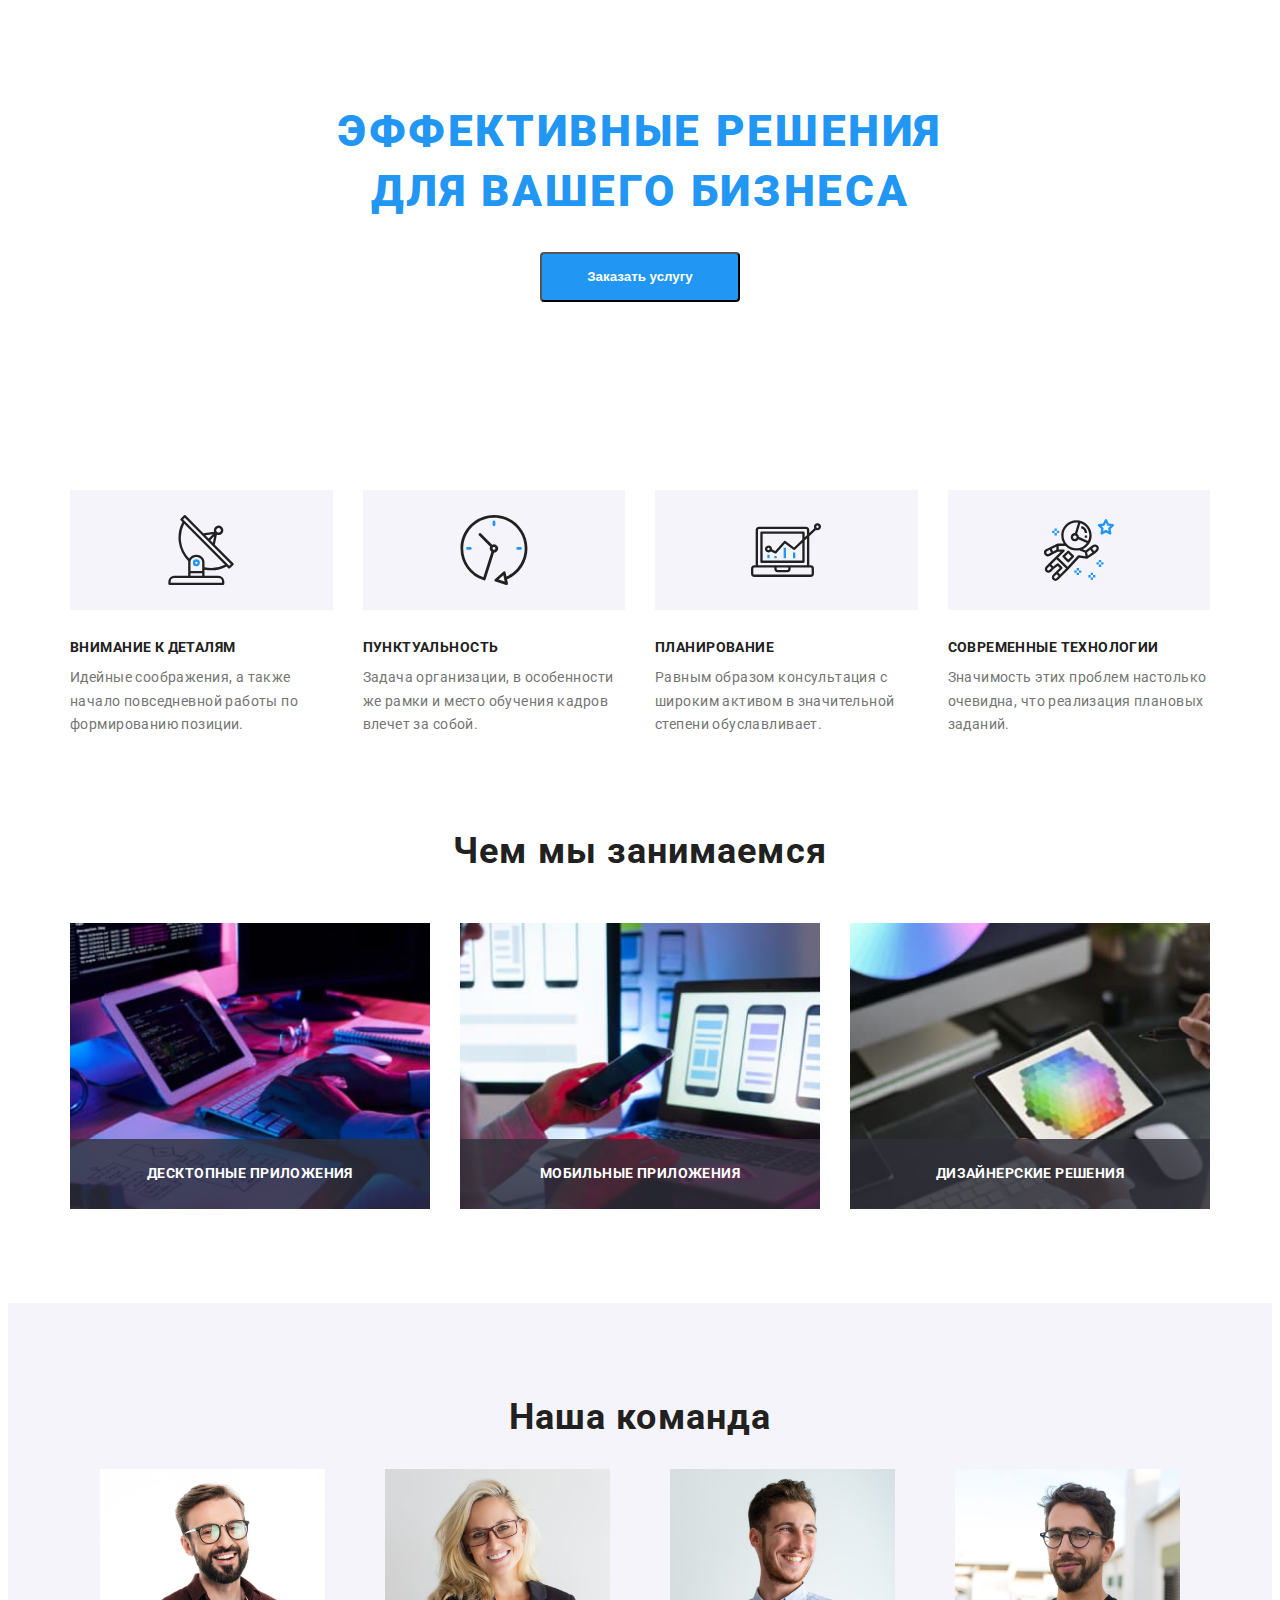
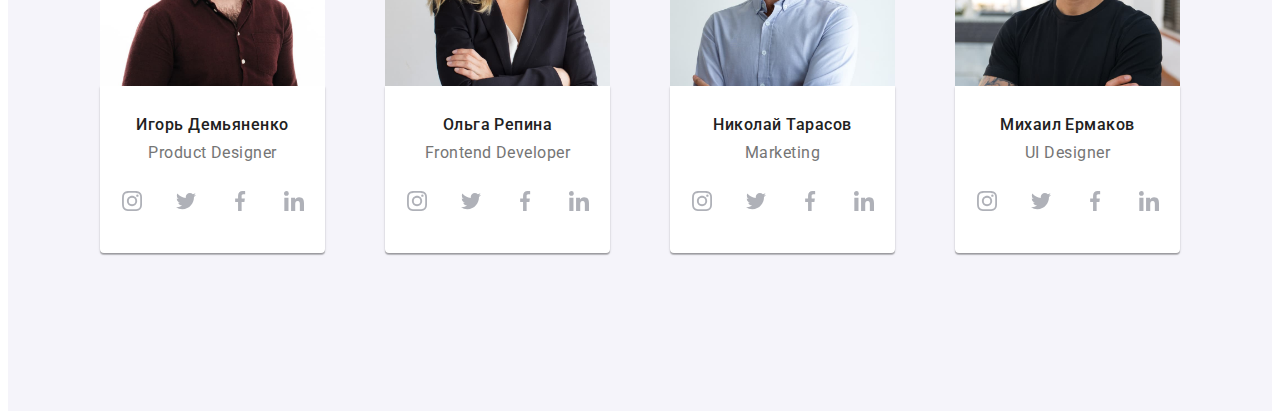
==== index.html @ acb08f69 "section benefits mobile first" ====
<!DOCTYPE html>
<html lang="ru">
<head>
    <meta charset="UTF-8">
    <meta http-equiv="X-UA-Compatible" content="IE=edge">
    <meta name="viewport" content="width=device-width, initial-scale=1.0">
    <title>Студия</title>
    <link rel="preconnect" href="https://fonts.googleapis.com">
    <link rel="preconnect" href="https://fonts.gstatic.com" crossorigin>
    <link href="https://fonts.googleapis.com/css2?family=Raleway:wght@700&family=Roboto:wght@400;500;700;900&display=swap"
        rel="stylesheet">
        <link rel="stylesheet" href="https://cdnjs.cloudflare.com/ajax/libs/modern-normalize/1.1.0/modern-normalize.min.css"
            integrity="sha512-wpPYUAdjBVSE4KJnH1VR1HeZfpl1ub8YT/NKx4PuQ5NmX2tKuGu6U/JRp5y+Y8XG2tV+wKQpNHVUX03MfMFn9Q=="
            crossorigin="anonymous" referrerpolicy="no-referrer" />
        <link rel="stylesheet" href="./css/main.min.css">
</head>
<body>

    <!--Header-->
    <!-- <header class="site-header">
        <div class="container header-container">
            <nav class="navigation">
                <div class="header-navigation">
                    <div class="logo">
                    <a href="./index.html" class="logo__link link"><span class="logo__accent">Web</span><span
                            class="logo__part-logo logo__part-logo--black">Studio</span></a>
                    </div>
                    <ul class="navigation-list list">
                        <li class="navigation-list__item"><a href="./index.html" class="navigation-list__link link navigation-list__link--current">Студия</a></li>
                        <li class="navigation-list__item"><a href="./portfolio.html" class="navigation-list__link link">Портфолио</a></li>
                        <li class="navigation-list__item"><a href="" class="navigation-list__link link">Контакты</a></li>
                    </ul>
                </div>
            </nav>
            <ul class="contacts-list list">
                <li class="contacts-list__item"><a href="mailto:info@devstudio.com" class="link contacts-list__link"> <svg class="contacts-list__icon" width="16" height="16"> 
                    <use href="./images/icons.svg#icon-envelope"></use></svg>info@devstudio.com</a></li>
                <li class="contacts-list__item"><a href="tel:+380961111111" class="link contacts-list__link"> <svg class="contacts-list__icon" width="16" height="16">
                    <use href="./images/icons.svg#icon-smartphone"></use>
                </svg>+38 096 111 11 11</a></li>
            </ul>
        </div>
    </header> -->
    <main>
        <!--Hero-->
    
        <section class="hero section">
            <div class="container hero-container">
            <h1 class="hero__title">Эффективные решения для вашего бизнеса</h1>
            <button type="button" class="hero__button" data-modal-open>Заказать услугу</button>
            </div>
        </section>
        <!--Benefits-->
        <section class="benefits section">
            <div class="container">
            <ul class="benefits-list list">
                <li class="benefits-list__item">
                    <div class="benefits-list__item-block">
                        <svg class="benefits-list__icon" width="70" height="70">
                        <use href="./images/icons.svg#icon-antenna"></use>
                        </svg>
                    </div>
                    <h3 class="title benefits-list__title">Внимание к деталям</h3>
                    <p class="benefits-list__text">Идейные соображения, а также начало повседневной работы по формированию позиции.</p>
                    </li>
                <li class="benefits-list__item">
                    <div class="benefits-list__item-block">
                        <svg class="benefits-list__icon" width="70" height="70">
                            <use href="./images/icons.svg#icon-clock"></use>
                        </svg>
                    </div>
                    <h3 class="title benefits-list__title">Пунктуальность</h3>
                    <p class="benefits-list__text">Задача организации, в особенности же рамки и место обучения кадров влечет за собой.</p>
                </li>
                <li class="benefits-list__item">
                    <div class="benefits-list__item-block">
                        <svg class="benefits-list__icon" width="70" height="70">
                            <use href="./images/icons.svg#icon-diagram"></use>
                        </svg>
                    </div>
                    <h3 class="title benefits-list__title">Планирование</h3>
                    <p class="benefits-list__text">Равным образом консультация с широким активом в значительной степени обуславливает.</p>
                </li>
                <li class="benefits-list__item">
                    <div class="benefits-list__item-block">
                        <svg class="benefits-list__icon" width="70" height="70">
                            <use href="./images/icons.svg#icon-astronaut"></use>
                        </svg>
                    </div>
                    <h3 class="title benefits-list__title">Современные технологии</h3>
                    <p class="benefits-list__text">Значимость этих проблем настолько очевидна, что реализация плановых заданий.</p>
                </li>
            </ul>
        </div>
        </section>
        <!--Work-->
        <section class="work section" >
        <div class="container work-container">
            <h2 class="title work__title">Чем мы занимаемся</h2>
            <ul class="work-list list">
            <li class="work-list__item">
                <img src="./images/photo-one.jpg" alt="руки набирают на клавиатуре код страницы" width="370" class="work-list__picture">
            <div class="work-description">
                <p class="work-description__text">Десктопные приложения</p>
            </div>
            </li>
            <li class="work-list__item">
                <img src="./images/photo-two.jpg" alt="подбирают дизайн для смартфона" width="370" class="work-list__picture">
                <div class="work-description">
                    <p class="work-description__text">Мобильные приложения</p>
                </div>
            </li>
            <li class="work-list__item">
                <img src="./images/photo-three.jpg" alt="подбирают цветовые решения" width="370" class="work-list__picture">
                <div class="work-description">
                    <p class="work-description__text">Дизайнерские решения</p>
                </div>
            </li>
            </ul>
        </div>
        </section>
        <!--Team-->
        <section class="team section">
        <div class="container team-container">
            <h2 class="team__title container-title title">Наша команда</h2>
            <ul class="team-list list">
                <li class="team-list__item"> 
                    <img src="./images/photo-igori.jpg" alt="фото Игорь" width="270" class="team-list__picture">
            <div class="team-item">
                    <h3 class="team-item__title">Игорь Демьяненко</h3>
                    <p class="team-item__text">Product Designer</p>
            
            <ul class="social-list social list">
                <li class="social-list__item">
                    <a href="" class="social-list__link link social-list__link--light"> 
                        <svg class="social-list__icon" width="20" height="20"> 
                            <use href="./images/icons.svg#icon-instagram"></use>
                        </svg>
                    </a>
                </li>
            <li class="social-list__item">
                <a href="" class="social-list__link link social-list__link--light">
                    <svg class="social-list__icon" width="20" height="20">
                        <use href="./images/icons.svg#icon-twitter"></use>
                    </svg>
                </a>
            </li>
            <li class="social-list__item">
                <a href="" class="social-list__link link social-list__link--light">
                    <svg class="social-list__icon" width="20" height="20">
                        <use href="./images/icons.svg#icon-facebook"></use>
                    </svg>
                </a>
            </li>
            <li class="social-list__item">
                <a href="" class="social-list__link link social-list__link--light">
                    <svg class="social-list__icon" width="20" height="20">
                        <use href="./images/icons.svg#icon-linkedin"></use>
                    </svg>
                </a>
            </li>
            </ul>
            </div>

            
                </li>      
                <li class="team-list__item"> 
                    <img src="./images/photo-oliga.jpg" alt="фото Ольга" width="270" class="team-list__picture">
                <div class="team-item">
                    <h3 class="team-item__title">Ольга Репина</h3>
                    <p class="team-item__text">Frontend Developer</p> 
                    <ul class="social-list social list">
                        <li class="social-list__item">
                            <a href="" class="social-list__link link social-list__link--light">
                                <svg class="social-list__icon" width="20" height="20">
                                    <use href="./images/icons.svg#icon-instagram"></use>
                                </svg>
                            </a>
                        </li>
                        <li class="social-list__item">
                            <a href="" class="social-list__link link social-list__link--light">
                                <svg class="social-list__icon" width="20" height="20">
                                    <use href="./images/icons.svg#icon-twitter"></use>
                                </svg>
                            </a>
                        </li>
                        <li class="social-list__item">
                            <a href="" class="social-list__link link social-list__link--light">
                                <svg class="social-list__icon" width="20" height="20">
                                    <use href="./images/icons.svg#icon-facebook"></use>
                                </svg>
                            </a>
                        </li>
                        <li class="social-list__item">
                            <a href="" class="social-list__link link social-list__link--light">
                                <svg class="social-list__icon" width="20" height="20">
                                    <use href="./images/icons.svg#icon-linkedin"></use>
                                </svg>
                            </a>
                        </li>
                    </ul>
            </div>
                </li>          
                <li class="team-list__item">
                    <img src="./images/photo-nikolaj.jpg" alt="фото Николай" width="270" class="team-list__picture">
                <div class="team-item">
                    <h3 class="team-item__title">Николай Тарасов</h3>
                    <p class="team-item__text">Marketing</p>   
                    <ul class="social-list social list">
                        <li class="social-list__item">
                            <a href="" class="social-list__link link social-list__link--light">
                                <svg class="team-social-icon" width="20" height="20">
                                    <use href="./images/icons.svg#icon-instagram"></use>
                                </svg>
                            </a>
                        </li>
                        <li class="social-list__item">
                            <a href="" class="social-list__link link social-list__link--light">
                                <svg class="social-list__icon" width="20" height="20">
                                    <use href="./images/icons.svg#icon-twitter"></use>
                                </svg>
                            </a>
                        </li>
                        <li class="social-list__item">
                            <a href="" class="social-list__link link social-list__link--light">
                                <svg class="social-list__icon" width="20" height="20">
                                    <use href="./images/icons.svg#icon-facebook"></use>
                                </svg>
                            </a>
                        </li>
                        <li class="social-list__item">
                            <a href="" class="social-list__link link social-list__link--light">
                                <svg class="social-list__icon" width="20" height="20">
                                    <use href="./images/icons.svg#icon-linkedin"></use>
                                </svg>
                            </a>
                        </li>
                    </ul>
            </div>
                </li>          
                <li class="team-list__item">
                    <img src="./images/photo-mihail.jpg" alt="фото Михаил" width="270" class="team-list__picture">
                <div class="team-item">
                    <h3 class="team-item__title">Михаил Ермаков</h3>
                    <p class="team-item__text">UI Designer</p>     
                    <ul class="social-list social list">
                        <li class="social-list__item">
                            <a href="" class="social-list__link link social-list__link--light">
                                <svg class="social-list__icon" width="20" height="20">
                                    <use href="./images/icons.svg#icon-instagram"></use>
                                </svg>
                            </a>
                        </li>
                        <li class="social-list__item">
                            <a href="" class="social-list__link link social-list__link--light">
                                <svg class="social-list__icon" width="20" height="20">
                                    <use href="./images/icons.svg#icon-twitter"></use>
                                </svg>
                            </a>
                        </li>
                        <li class="social-list__item">
                            <a href="" class="social-list__link link social-list__link--light">
                                <svg class="social-list__icon" width="20" height="20">
                                    <use href="./images/icons.svg#icon-facebook"></use>
                                </svg>
                            </a>
                        </li>
                        <li class="social-list__item">
                            <a href="" class="social-list__link link social-list__link--light">
                                <svg class="social-list__icon" width="20" height="20">
                                    <use href="./images/icons.svg#icon-linkedin"></use>
                                </svg>
                            </a>
                        </li>
                    </ul>
            </div>
                </li>
            </ul>
        </div>
        </section>
        <!--Clients-->
        <!-- <section class="clients section">
            <div class="container container-clients">
                <h2 class="clients__title title">Постоянные клиенты</h2>
                    <ul class="clients__list list">
                        <li class="clients__item"> <a href="" class="clients__link"> <svg class="clients__icon" > <use href="./images/icons.svg#icon-client-logo-first"></use> </svg></a></li>
                        <li class="clients__item"> <a href="" class="clients__link"> <svg class="clients__icon" > <use href="./images/icons.svg#icon-client-logo-second"></use> </svg></a></li>
                        <li class="clients__item"> <a href="" class="clients__link"> <svg class="clients__icon" > <use href="./images/icons.svg#icon-client-logo-third"></use> </svg></a></li>
                        <li class="clients__item"> <a href="" class="clients__link"> <svg class="clients__icon" > <use href="./images/icons.svg#icon-client-logo-forth"></use> </svg></a></li>
                        <li class="clients__item"> <a href="" class="clients__link"> <svg class="clients__icon" > <use href="./images/icons.svg#icon-client-logo-fifth"></use> </svg></a></li>
                        <li class="clients__item"> <a href="" class="clients__link"> <svg class="clients__icon" > <use href="./images/icons.svg#icon-client-logo-sixth"></use> </svg></a></li>
                    </ul>
            </div>
        </section>
    </main> -->
    <!--Footer-->
    <!-- <footer class="footer">
<div class="container footer-container">
        <div class="address-block">
            <div class="logo ">  
        <a href="./index.html" class="logo__link link"><span class="logo__accent">Web</span><span class="logo__part-logo logo__part-logo--white">Studio</span></a>
        </div>
        <address class="address">г. Киев, пр-т Леси Украинки, 26</address>
        <ul class="footer-contacts list">
            <li class="footer-contacts__item"><a href="mailto:info@devstudio.com" class="footer-contacts__link link">info@devstudio.com</a></li>
            <li class="footer-contacts__item"><a href="tel:+380961111111" class="footer-contacts__link link">+38 096 111 11 11</a></li>
        </ul> 
        </div>
    <div class="join">
        <h3 class="join__title">присоединяйтесь</h3>
        <ul class="social-list social list"> 
            <li class="social-list__item">
                <a href="" class="social-list__link social-list__link--dark-bg link"> <svg class="social-list__icon" width="20" height="20"> <use href="./images/icons.svg#icon-instagram"></use></svg></a>
            </li>
            <li class="social-list__item">
                <a href="" class="social-list__link social-list__link--dark-bg link"> <svg class="social-list__icon" width="20" height="20">
                        <use href="./images/icons.svg#icon-twitter"></use>
                    </svg></a>
            </li>
            <li class="social-list__item">
                <a href="" class="social-list__link social-list__link--dark-bg link"> <svg class="social-list__icon" width="20" height="20">
                        <use href="./images/icons.svg#icon-facebook"></use>
                    </svg></a>
            </li>
            <li class="social-list__item">
                <a href="" class="social-list__link social-list__link--dark-bg link"> <svg class="social-list__icon" width="20" height="20">
                        <use href="./images/icons.svg#icon-linkedin"></use>
                    </svg></a>
            </li>
        </ul>
    </div>
        <div class="subscribe">
    <b class="subscribe__title">Подпишитесь на рассылку</b>
    <form action="#" class="subscribe-form">
        <div class="form-field">
        <input type="email" name="user-email" placeholder="E-mail" class="form-field__input"/>
        <button type="submit" class="form-field__button">Подписаться<svg class="form-field__icon" width="24" height="24"><use href="./images/icons.svg#icon-send" ></use></svg></button>
    </div>
    </form>
        </div>
</div>
    </footer> -->
    <!--modal section -->
<div class="backdrop is-hidden" data-modal >
    <div class="modal" >
        <p class="modal-title">Оставьте свои данные, мы вам перезвоним</p>
        <form action="#" class="modal-form">
                <div class="modal-form-field">
                <label for="user-name" class="modal-label">Имя</label>
                <div class="modal-input-field">
                    <input type="text" id="user-name" name="user-name" class="modal-input"/> 
                    <svg class="input-icon" width="18" height="18"> <use href="./images/icons.svg#icon-person"></use></svg>
                </div>
                </div>
                <div class="modal-form-field">
                <label for="user-tel" class="modal-label">Телефон</label>
                <div class="modal-input-field">
                <input type="tel" id="user-tel" name="user-tel" class="modal-input" />
                <svg class="input-icon" width="18" height="18">
                    <use href="./images/icons.svg#icon-phone"></use>
                </svg>
                </div>
                </div>
                <div class="modal-form-field">
                    <label for="user-mail" class="modal-label">Имя</label>
                <div class="modal-input-field">
                    <input type="email" id="user-mail" name="user-mail" class="modal-input" />
                    <svg class="input-icon" width="18" height="18">
                    <use href="./images/icons.svg#icon-email"></use>
                    </svg>
                </div>
                </div>
                <label for="user-text" class="modal-label">Комментарий</label>
                <textarea id="user-text" name="user-text" class="modal-text" placeholder="Введите текст"></textarea> 
                    <div class="modal-text-form-field">
                        <input type="checkbox" name="policy" id="modal-check" class="modal-check visually-hidden" />
                        <label for="modal-check" class="modal-check-text">
                            <span><svg class="icon-check" width="16" height="15">
                                    <use href="./images/icons.svg#icon-check"></use>
                                </svg>
                            </span>
                            Соглашаюсь с рассылкой и принимаю <a href="" class="modal-check-link">Условия договора</a></label>
                    </div>
            <button type="submit" class="modal-button button">Отправить</button>
        </form>
        <button type="button" class="modal-close" data-modal-close>
            <svg class="close-icon" width="18" height="18">
                <use href="./images/icons.svg#icon-close"></use>
            </svg>
        </button>
    </div>
</div>
<script src="./js/modal.js"></script>
</body>
</html>
---- css/main.min.css ----
html{box-sizing:border-box}*,*::before,*::after{box-sizing:inherit}p,h1,h2,h3,h4,h5,h6{margin:0}ul{margin:0;padding:0;list-style:none}img{display:block;max-width:100%;height:auto}address{font-style:normal}body{background-color:var(--white-color);color:var(--primary-text-color);font-family:Roboto, Sans-serif}.title{color:var(--secondary-text-color)}.link{text-decoration:none}:root{--primary-text-color: #757575;--secondary-text-color: #212121;--accent-text-color: #2196f3;--white-color: #ffffff;--background-aditional-color: #f5f4fa;--background-accent-color: #2f303a;--secondary-logo-color: #000000;--header-border-color: #ececec;--border-color: #eeeeee;--background-hero-color: #c4c4c4;--transition-duration-timing-function: 250ms cubic-bezier(0.4, 0, 0.2, 1)}.visually-hidden{position:absolute;width:1px;height:1px;margin:-1px;border:0;padding:0;white-space:nowrap;clip-path:inset(100%);clip:rect(0 0 0 0);overflow:hidden}.button{font-family:inherit;cursor:pointer;transition:color var(--transition-duration-timing-function),background-color var(--transition-duration-timing-function)}.button:hover,.button:focus{color:var(--white-color);background-color:var(--accent-text-color)}.container{width:100%;padding-left:15px;padding-right:15px;margin:0 auto}.container-title{margin-bottom:50px}@media screen and (min-width: 480px){.container{max-width:450px}}@media screen and (min-width: 768px){.container{max-width:738px}}@media screen and (min-width: 1200px){.container{max-width:1170px}}.section{padding-top:94px;padding-bottom:94px}svg{fill:currentColor}.backdrop{width:100vw;height:100vh;background-color:rgba(0,0,0,0.1);position:fixed;top:0;left:0;transition:opacity var(--transition-duration-timing-function),visibility var(--transition-duration-timing-function)}.modal{width:528px;min-height:581px;background-color:#fff;border-radius:4px;position:absolute;top:50%;left:50%;transform:scale(1) rotate(0) translate(-50%, -50%);transition:transform var(--transition-duration-timing-function);padding-top:40px;padding-right:39px;padding-bottom:40px;padding-left:41px}.backdrop.is-hidden .modal{transform:scale(3.5) rotate(90deg)}.modal-close{cursor:pointer;position:absolute;top:8px;right:8px;width:30px;height:30px;background-color:transparent;border:1px solid rgba(0,0,0,0.1);border-radius:50%;display:flex;align-items:center;justify-content:center;transition:color var(--transition-duration-timing-function)}.modal-close:hover,.modal-close:focus{color:var(--accent-text-color)}.is-hidden{visibility:hidden;opacity:0;pointer-events:none}.modal-title{font-weight:700;font-size:20px;line-height:1.15;text-align:center;color:var(--secondary-text-color);letter-spacing:0.03em;margin-bottom:12px}.modal-label{font-weight:400;font-size:12px;line-height:1.16;color:var(--primary-text-color);letter-spacing:0.01em;margin-bottom:4px}.modal-input{width:100%;height:40px;border:1px solid rgba(33,33,33,0.2);border-radius:4px;transition:outline-color var(--transition-duration-timing-function)}.modal-input:focus{outline-color:var(--accent-text-color);padding-left:42px}.modal-form-field{margin-bottom:10px}.modal-button{display:block;margin:0 auto;padding:10px 55px;border:none;border-radius:4px;color:var(--white-color);background-color:var(--accent-text-color);font-weight:700;font-size:16px;line-height:1.8;transition:background-color var(--transition-duration-timing-function),box-shadow var(--transition-duration-timing-function)}.modal-button:hover{background-color:#188ce8;box-shadow:0px 4px 4px rgba(0,0,0,0.15)}.modal-text{width:100%;height:120px;resize:none;padding:12px 16px;border:1px solid rgba(33,33,33,0.2);border-radius:4px;margin-bottom:20px;transition:outline-color var(--transition-duration-timing-function)}.modal-text:focus{outline-color:var(--accent-text-color)}.modal-input-field{position:relative}.input-icon{fill:var(--secondary-text-color);position:absolute;top:50%;left:12px;transform:translateY(-50%);transition:fill var(--transition-duration-timing-function)}.modal-input:focus ~ .input-icon{fill:var(--accent-text-color)}.modal-check-text{font-weight:400;font-size:14px;line-height:1.71;letter-spacing:0.03em;color:var(--primary-text-color);display:flex;justify-content:center;align-items:center}.modal-check-text span{width:16px;height:15px;border:2px solid #000000;margin-right:8.38px;border-radius:2px;display:flex;align-items:center;justify-content:center;transition:background-color var(--transition-duration-timing-function),border var(--transition-duration-timing-function)}.modal-check:checked+.modal-check-text span{background-color:var(--accent-text-color);border:none}.modal-check-link{display:block;color:var(--accent-text-color);text-decoration-skip-ink:none;margin-left:3px}.modal-text-form-field{margin-bottom:30px}.icon-check{fill:transparent;transition:fill var(--transition-duration-timing-function)}.modal-check:checked+.modal-check-text .icon-check{fill:var(--white-color)}.social-list{display:flex;justify-content:center}.social-list__item{display:flex;width:44px;height:44px}.social-list__item+.social-list__item{margin-left:10px}.social-list__link{width:100%;height:100%;border-radius:50%;display:flex;align-items:center;justify-content:center;transition:color var(--transition-duration-timing-function),background-color var(--transition-duration-timing-function)}.social-list__link:hover,.social-list__link:focus{background-color:var(--accent-text-color);color:var(--white-color)}.social-list__link--light{color:#afb1b8}.social-list__link--dark-bg{background-color:rgba(255,255,255,0.1);color:var(--white-color)}.logo{margin-right:93px}.logo__link{font-family:Raleway, sans-serif;font-weight:700;font-size:26px;line-height:1.17;letter-spacing:0.03em;text-decoration:none}.logo__accent{color:var(--accent-text-color)}.logo__part-logo--black{color:var(--secondary-logo-color)}.logo__part-logo--white{color:var(--white-color)}.address{font-weight:400;font-size:14px;line-height:1.46;letter-spacing:0.03em;color:var(--white-color);margin-top:20px;margin-bottom:9px}.contacts-list{display:flex;align-items:center;margin-left:auto}.contacts-list__item{display:flex;margin-right:50px}.contacts-list__item:last-child{margin-right:0}.contacts-list__link{display:flex;align-items:center;color:inherit;font-weight:500;font-size:14px;line-height:1.14;letter-spacing:0.02em;transition:color var(--transition-duration-timing-function)}.contacts-list__link:hover,.contacts-list__link:focus{color:var(--accent-text-color)}.contacts-list__icon{margin-right:10px}.header-container{display:flex;align-items:center;justify-content:space-between}.header-navigation{display:flex;align-items:center}.header-navigation__contacts{display:flex;align-items:center;margin-left:auto}.site-header{border-bottom:1px solid var(--header-border-color);padding-top:24px;padding-bottom:25px}.navigation-list{display:flex;align-items:center}.navigation-list__item{margin-right:50px}.navigation-list__item:last-child{margin-right:0}.navigation-list__link{color:var(--secondary-text-color);font-weight:500;font-size:14px;line-height:1.14;letter-spacing:0.02em;transition:color var(--transition-duration-timing-function)}.navigation-list__link:hover,.navigation-list__link:focus{color:var(--accent-text-color)}.navigation-list__link--current{color:var(--accent-text-color);position:relative}.navigation-list__link--current::after{content:"";width:100%;height:4px;background-color:var(--accent-text-color);position:absolute;border-radius:2px;left:0;bottom:-32px;transition:color var(--transition-duration-timing-function)}.navigation-list__link--current::after:hover,.navigation-list__link--current::after:focus{color:var(--accent-text-color)}.hero{margin-left:auto;margin-right:auto}.hero__title{color:var(--accent-text-color);font-weight:900;font-size:26px;line-height:1.61;letter-spacing:0.06em;text-align:center;text-transform:uppercase;margin-bottom:30px;margin-left:auto;margin-right:auto}@media screen and (min-width: 480px){.hero__title{width:360px}}@media screen and (min-width: 1200px){.hero__title{width:696px;font-size:44px;line-height:1.36;justify-content:center}}.hero__button{display:block;margin:0 auto;font-weight:700;min-width:200px;min-height:50px;border-radius:4px;padding:10px 32px;cursor:pointer;background-color:var(--accent-text-color);color:var(--white-color)}.benefits-list{margin-bottom:-30px}@media screen and (min-width: 480px){.benefits-list{padding-left:15px;padding-right:15px}}@media screen and (min-width: 768px){.benefits-list{display:flex;flex-wrap:wrap;margin-left:-15px;margin-top:-15px}}@media screen and (min-width: 1200px){.benefits-list{margin-left:-30px;margin-top:-30px;padding:0}}.benefits-list__item{margin-bottom:30px}@media screen and (min-width: 480px){.benefits-list__item{padding-left:15px;padding-right:15px}}@media screen and (min-width: 768px){.benefits-list__item{flex-basis:calc(100% / 2 - 15px);margin-left:15px;margin-top:15px}}@media screen and (min-width: 1200px){.benefits-list__item{flex-basis:calc(100% / 4 - 30px);margin-left:30px;margin-top:30px;padding:0}}.benefits-list__item-block{display:flex;justify-content:center;align-items:center;width:100%;height:120px;background-color:#f5f4fa;margin-bottom:30px}.benefits-list__title{font-weight:700;font-size:14px;line-height:1.14;letter-spacing:0.03em;text-transform:uppercase;color:var(--secondary-text-color);margin-bottom:10px;text-align:center}@media screen and (min-width: 768px){.benefits-list__title{text-align:start}}.benefits-list__text{font-family:400;font-size:14px;line-height:1.71;letter-spacing:0.03em}.work{padding-top:0}@media screen and (max-width: 1199px){.work{display:none}}.work__title{font-weight:700;font-size:36px;line-height:1.16;text-align:center;letter-spacing:0.03em;color:var(--secondary-text-color);margin-bottom:50px}.work-list{display:flex;flex-wrap:wrap;margin-left:-30px;margin-top:-30px}.work-list__item{flex-basis:calc(100% / 3 - 30px);margin-left:30px;margin-top:30px}.work-description{position:relative}.work-description__text{width:100%;height:70px;bottom:0;left:0;font-weight:700;font-style:normal;font-size:14px;line-height:1.14;letter-spacing:0.03em;text-transform:uppercase;color:var(--white-color);position:absolute;background-color:rgba(47,48,58,0.8);vertical-align:top;display:flex;justify-content:center;align-items:center}.team{min-height:708px;margin-left:auto;margin-right:auto;background-color:var(--background-aditional-color)}.team__title{font-weight:700;font-size:28px;line-height:1.17;text-align:center;letter-spacing:0.03em;color:var(--secondary-text-color);margin-bottom:30px}@media screen and (min-width: 1200px){.team__title{font-size:36px;line-height:1.16}}.team-item__text{font-size:16px;line-height:1.18;text-align:center;letter-spacing:0.03em;margin-bottom:16px}.team-item__title{font-weight:500;font-size:16px;line-height:1.18;text-align:center;letter-spacing:0.03em;color:var(--secondary-text-color);margin-bottom:10px}.team-list__picture{display:block;height:auto}img{width:100%}.team-list{margin-bottom:-30px}@media screen and (min-width: 480px){.team-list{padding-left:15px;padding-right:15px}}@media screen and (min-width: 768px){.team-list{display:flex;flex-wrap:wrap;margin-left:-15px;margin-top:-15px}}@media screen and (min-width: 1200px){.team-list{margin-left:-30px;margin-top:-30px}}.team-list__item{margin:0 auto;align-items:center;margin-bottom:30px}@media screen and (min-width: 480px){.team-list__item{padding-left:15px;padding-right:15px}}@media screen and (min-width: 768px){.team-list__item{flex-basis:calc(100% / 2 - 15px);margin-left:15px;margin-top:15px}}@media screen and (min-width: 1200px){.team-list__item{flex-basis:calc(100% / 4 - 30px);margin-left:30px;margin-top:30px}}.team-item{display:block;padding-top:30px;padding-bottom:30px;background:var(--white-color);box-shadow:0px 1px 3px rgba(0,0,0,0.12),0px 1px 1px rgba(0,0,0,0.14),0px 2px 1px rgba(0,0,0,0.2);border-radius:0px 0px 4px 4px}.clients__title{font-weight:700;font-size:36px;line-height:1.16;text-align:center;letter-spacing:0.03em;color:var(--secondary-text-color);margin-bottom:50px}.clients__list{display:flex;justify-content:center;align-items:center}.clients__item{width:170px;height:92px;display:flex;justify-content:center;align-items:center}.clients__item+.clients__item{margin-left:30px}.clients__link{width:100%;height:100%;border:1px solid #afb1b8;border-radius:4px;display:flex;justify-content:center;align-items:center;color:#afb1b8;transition:color var(--transition-duration-timing-function),border-color var(--transition-duration-timing-function)}.clients__link:hover,.clients__link:focus{color:var(--accent-text-color);border-color:var(--accent-text-color)}.clients__icon{width:106px;height:60px}.footer-container{display:flex;justify-content:start;align-items:baseline;align-content:space-between}.footer{background-color:var(--background-accent-color);padding-top:60px;padding-bottom:60px}.address-block{margin-right:60px}.footer-contacts{font-size:14px;font-weight:400;line-height:1.71;letter-spacing:0.03em;color:rgba(255,255,255,0.6)}.footer-contacts__item{margin-bottom:9px}.footer-contacts__item:last-child{margin-bottom:0}.footer-contacts__link{font-weight:400;font-size:14px;line-height:1.71;letter-spacing:0.03em;color:rgba(255,255,255,0.6);transition:color var(--transition-duration-timing-function)}.footer-contacts__link:hover,.footer-contacts__link:focus{color:var(--accent-text-color)}.join{margin-right:88px}.join__title{font-style:700;font-size:14px;line-height:1.14;letter-spacing:0.03em;color:var(--white-color);margin-bottom:20px;display:flex;text-transform:uppercase}.subscribe__title{font-style:700;font-size:14px;line-height:1.14;letter-spacing:0.03em;color:var(--white-color);margin-bottom:20px;display:flex;text-transform:uppercase}.form-field{display:flex}.form-field__input{width:350px;height:50px;background-color:transparent;border:1px solid rgba(255,255,255,0.3);border-radius:4px;padding-left:16px;color:var(--white-color);transition:box-shadow var(--transition-duration-timing-function)}.form-field__input:hover,.form-field__input:focus{box-shadow:0px 4px 4px rgba(0,0,0,0.15)}.form-field__input::placeholder{color:rgba(255,255,255,0.6);font-style:400;font-size:16px;line-height:1.25;letter-spacing:0.03em;align-items:center}.form-field__button{margin-left:12px;background-color:var(--accent-text-color);color:var(--white-color);border:none;border-radius:4px;padding:10px 28px 10px 29px;display:flex;justify-content:center;align-items:center;cursor:pointer}.form-field__icon{margin-left:10px}.filters-list{display:flex;justify-content:center;margin-bottom:50px}.filters-list__button{border:none;display:inline-block;padding:6px 22px;border-radius:4px;font-weight:500;font-size:16px;line-height:1.62;text-align:center;letter-spacing:0.03em;color:var(--secondary-text-color);margin-left:8px;transition:box-shadow var(--transition-duration-timing-function)}.filters-list__button:hover{box-shadow:0px 3px 1px rgba(0,0,0,0.1),0px 1px 2px rgba(0,0,0,0.08),0px 2px 2px rgba(0,0,0,0.12)}.filters-list__button:focus{box-shadow:0px 3px 1px rgba(0,0,0,0.1),0px 1px 2px rgba(0,0,0,0.08),0px 2px 2px rgba(0,0,0,0.12)}.filters-list__button--current{color:var(--white-color);background-color:var(--accent-text-color);width:73px;box-shadow:0px 3px 1px rgba(0,0,0,0.1),0px 1px 2px rgba(0,0,0,0.08),0px 2px 2px rgba(0,0,0,0.12);transition:box-shadow var(--transition-duration-timing-function)}.filters-list__button--current:hover{box-shadow:0px 3px 1px rgba(0,0,0,0.1),0px 1px 2px rgba(0,0,0,0.08),0px 2px 2px rgba(0,0,0,0.12)}.filters-list__button--current:focus{box-shadow:0px 3px 1px rgba(0,0,0,0.1),0px 1px 2px rgba(0,0,0,0.08),0px 2px 2px rgba(0,0,0,0.12)}.projects-list{display:flex;flex-wrap:wrap;margin-left:-30px;margin-top:-30px}.projects-content__title{font-weight:700;font-size:18px;line-height:2;letter-spacing:0.06em;color:var(--secondary-text-color);margin-bottom:4px}.projects-content__text{font-size:16px;line-height:1.87;letter-spacing:0.03em;color:var(--primary-text-color)}.projects-list__item{flex-basis:calc(100% / 3 - 30px);margin-left:30px;margin-top:30px}.projects-list__link{display:inline-block;transition:box-shadow var(--transition-duration-timing-function)}.projects-list__link:hover{cursor:pointer;box-shadow:0px 3px 1px rgba(0,0,0,0.1),0px 1px 2px rgba(0,0,0,0.08),0px 2px 2px rgba(0,0,0,0.12)}.projects-content{padding-top:20px;padding-bottom:20px;padding-left:24px;border-bottom:1px solid var(--border-color);border-left:1px solid var(--border-color);border-right:1px solid var(--border-color)}.projects-wrap{position:relative;overflow:hidden}.projects-wrap__text{position:absolute;top:0;left:0;font-style:400;font-size:18px;line-height:1.33;letter-spacing:3%;color:var(--white-color);background-color:rgba(33,150,243,0.9);height:100%;padding:63px 24px;overflow:auto;transform:translateY(101%);transition:transform var(--transition-duration-timing-function)}.projects-list__item:hover .projects-wrap__text{transform:translateY(-1px)}
/*# sourceMappingURL=main.min.css.map */
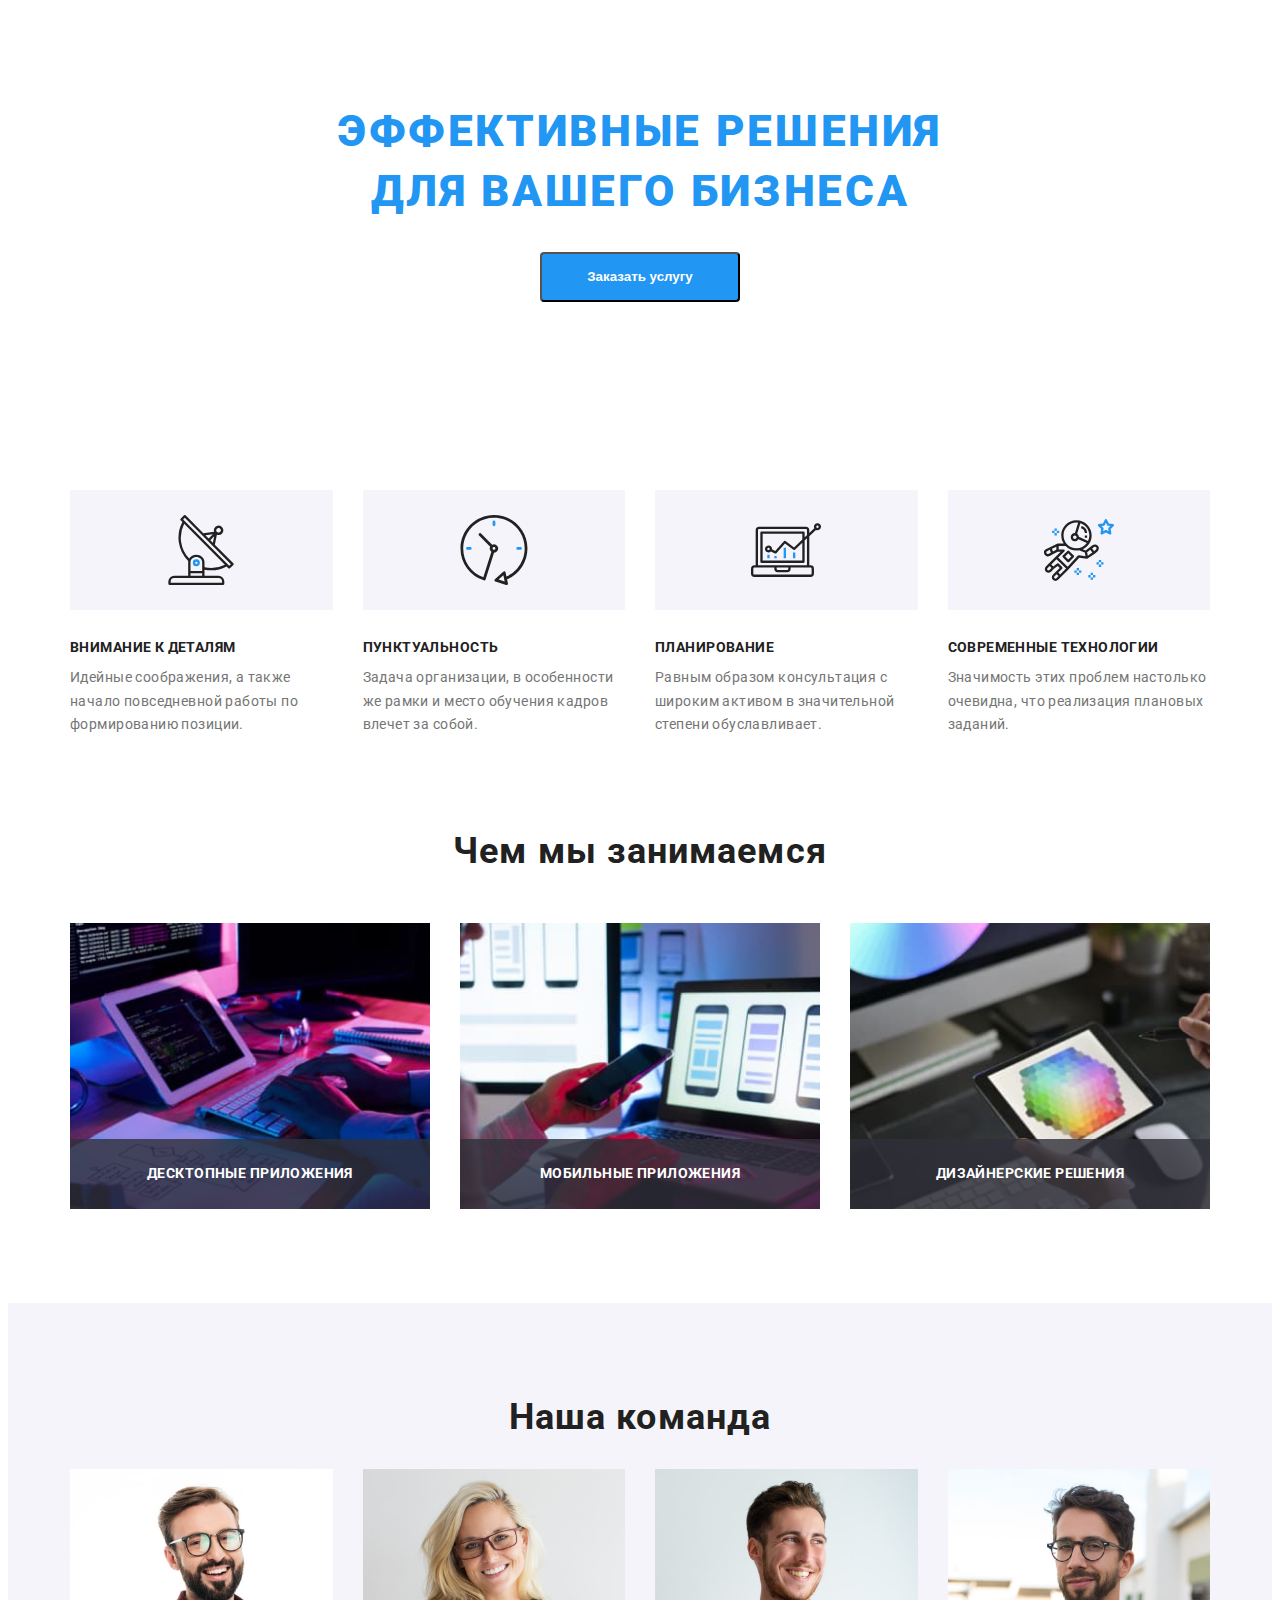
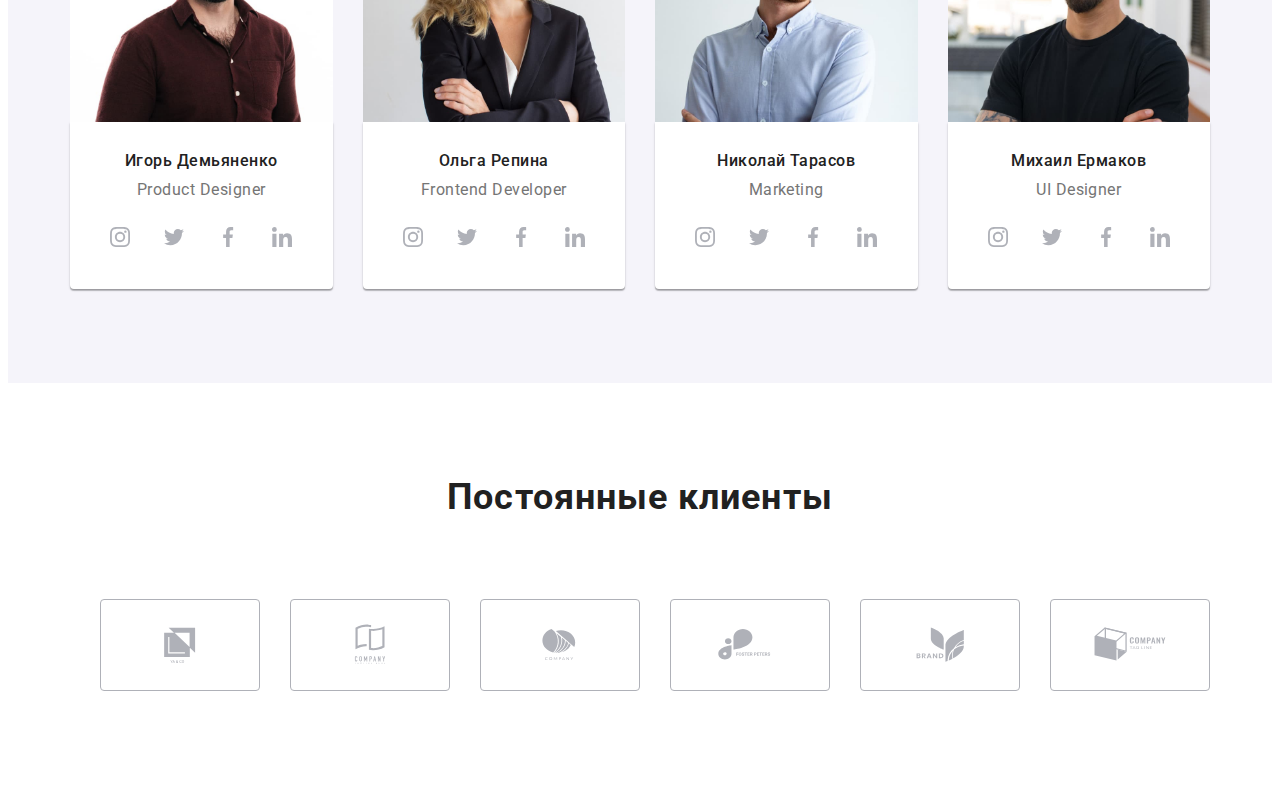
==== commit 5057c575: "clients section" ====
--- a/index.html
+++ b/index.html
@@ -279,7 +279,7 @@
         </div>
         </section>
         <!--Clients-->
-        <!-- <section class="clients section">
+        <section class="clients section">
             <div class="container container-clients">
                 <h2 class="clients__title title">Постоянные клиенты</h2>
                     <ul class="clients__list list">
@@ -292,7 +292,7 @@
                     </ul>
             </div>
         </section>
-    </main> -->
+    </main> 
     <!--Footer-->
     <!-- <footer class="footer">
 <div class="container footer-container">
--- a/css/main.min.css
+++ b/css/main.min.css
@@ -1,2 +1,2 @@
-html{box-sizing:border-box}*,*::before,*::after{box-sizing:inherit}p,h1,h2,h3,h4,h5,h6{margin:0}ul{margin:0;padding:0;list-style:none}img{display:block;max-width:100%;height:auto}address{font-style:normal}body{background-color:var(--white-color);color:var(--primary-text-color);font-family:Roboto, Sans-serif}.title{color:var(--secondary-text-color)}.link{text-decoration:none}:root{--primary-text-color: #757575;--secondary-text-color: #212121;--accent-text-color: #2196f3;--white-color: #ffffff;--background-aditional-color: #f5f4fa;--background-accent-color: #2f303a;--secondary-logo-color: #000000;--header-border-color: #ececec;--border-color: #eeeeee;--background-hero-color: #c4c4c4;--transition-duration-timing-function: 250ms cubic-bezier(0.4, 0, 0.2, 1)}.visually-hidden{position:absolute;width:1px;height:1px;margin:-1px;border:0;padding:0;white-space:nowrap;clip-path:inset(100%);clip:rect(0 0 0 0);overflow:hidden}.button{font-family:inherit;cursor:pointer;transition:color var(--transition-duration-timing-function),background-color var(--transition-duration-timing-function)}.button:hover,.button:focus{color:var(--white-color);background-color:var(--accent-text-color)}.container{width:100%;padding-left:15px;padding-right:15px;margin:0 auto}.container-title{margin-bottom:50px}@media screen and (min-width: 480px){.container{max-width:450px}}@media screen and (min-width: 768px){.container{max-width:738px}}@media screen and (min-width: 1200px){.container{max-width:1170px}}.section{padding-top:94px;padding-bottom:94px}svg{fill:currentColor}.backdrop{width:100vw;height:100vh;background-color:rgba(0,0,0,0.1);position:fixed;top:0;left:0;transition:opacity var(--transition-duration-timing-function),visibility var(--transition-duration-timing-function)}.modal{width:528px;min-height:581px;background-color:#fff;border-radius:4px;position:absolute;top:50%;left:50%;transform:scale(1) rotate(0) translate(-50%, -50%);transition:transform var(--transition-duration-timing-function);padding-top:40px;padding-right:39px;padding-bottom:40px;padding-left:41px}.backdrop.is-hidden .modal{transform:scale(3.5) rotate(90deg)}.modal-close{cursor:pointer;position:absolute;top:8px;right:8px;width:30px;height:30px;background-color:transparent;border:1px solid rgba(0,0,0,0.1);border-radius:50%;display:flex;align-items:center;justify-content:center;transition:color var(--transition-duration-timing-function)}.modal-close:hover,.modal-close:focus{color:var(--accent-text-color)}.is-hidden{visibility:hidden;opacity:0;pointer-events:none}.modal-title{font-weight:700;font-size:20px;line-height:1.15;text-align:center;color:var(--secondary-text-color);letter-spacing:0.03em;margin-bottom:12px}.modal-label{font-weight:400;font-size:12px;line-height:1.16;color:var(--primary-text-color);letter-spacing:0.01em;margin-bottom:4px}.modal-input{width:100%;height:40px;border:1px solid rgba(33,33,33,0.2);border-radius:4px;transition:outline-color var(--transition-duration-timing-function)}.modal-input:focus{outline-color:var(--accent-text-color);padding-left:42px}.modal-form-field{margin-bottom:10px}.modal-button{display:block;margin:0 auto;padding:10px 55px;border:none;border-radius:4px;color:var(--white-color);background-color:var(--accent-text-color);font-weight:700;font-size:16px;line-height:1.8;transition:background-color var(--transition-duration-timing-function),box-shadow var(--transition-duration-timing-function)}.modal-button:hover{background-color:#188ce8;box-shadow:0px 4px 4px rgba(0,0,0,0.15)}.modal-text{width:100%;height:120px;resize:none;padding:12px 16px;border:1px solid rgba(33,33,33,0.2);border-radius:4px;margin-bottom:20px;transition:outline-color var(--transition-duration-timing-function)}.modal-text:focus{outline-color:var(--accent-text-color)}.modal-input-field{position:relative}.input-icon{fill:var(--secondary-text-color);position:absolute;top:50%;left:12px;transform:translateY(-50%);transition:fill var(--transition-duration-timing-function)}.modal-input:focus ~ .input-icon{fill:var(--accent-text-color)}.modal-check-text{font-weight:400;font-size:14px;line-height:1.71;letter-spacing:0.03em;color:var(--primary-text-color);display:flex;justify-content:center;align-items:center}.modal-check-text span{width:16px;height:15px;border:2px solid #000000;margin-right:8.38px;border-radius:2px;display:flex;align-items:center;justify-content:center;transition:background-color var(--transition-duration-timing-function),border var(--transition-duration-timing-function)}.modal-check:checked+.modal-check-text span{background-color:var(--accent-text-color);border:none}.modal-check-link{display:block;color:var(--accent-text-color);text-decoration-skip-ink:none;margin-left:3px}.modal-text-form-field{margin-bottom:30px}.icon-check{fill:transparent;transition:fill var(--transition-duration-timing-function)}.modal-check:checked+.modal-check-text .icon-check{fill:var(--white-color)}.social-list{display:flex;justify-content:center}.social-list__item{display:flex;width:44px;height:44px}.social-list__item+.social-list__item{margin-left:10px}.social-list__link{width:100%;height:100%;border-radius:50%;display:flex;align-items:center;justify-content:center;transition:color var(--transition-duration-timing-function),background-color var(--transition-duration-timing-function)}.social-list__link:hover,.social-list__link:focus{background-color:var(--accent-text-color);color:var(--white-color)}.social-list__link--light{color:#afb1b8}.social-list__link--dark-bg{background-color:rgba(255,255,255,0.1);color:var(--white-color)}.logo{margin-right:93px}.logo__link{font-family:Raleway, sans-serif;font-weight:700;font-size:26px;line-height:1.17;letter-spacing:0.03em;text-decoration:none}.logo__accent{color:var(--accent-text-color)}.logo__part-logo--black{color:var(--secondary-logo-color)}.logo__part-logo--white{color:var(--white-color)}.address{font-weight:400;font-size:14px;line-height:1.46;letter-spacing:0.03em;color:var(--white-color);margin-top:20px;margin-bottom:9px}.contacts-list{display:flex;align-items:center;margin-left:auto}.contacts-list__item{display:flex;margin-right:50px}.contacts-list__item:last-child{margin-right:0}.contacts-list__link{display:flex;align-items:center;color:inherit;font-weight:500;font-size:14px;line-height:1.14;letter-spacing:0.02em;transition:color var(--transition-duration-timing-function)}.contacts-list__link:hover,.contacts-list__link:focus{color:var(--accent-text-color)}.contacts-list__icon{margin-right:10px}.header-container{display:flex;align-items:center;justify-content:space-between}.header-navigation{display:flex;align-items:center}.header-navigation__contacts{display:flex;align-items:center;margin-left:auto}.site-header{border-bottom:1px solid var(--header-border-color);padding-top:24px;padding-bottom:25px}.navigation-list{display:flex;align-items:center}.navigation-list__item{margin-right:50px}.navigation-list__item:last-child{margin-right:0}.navigation-list__link{color:var(--secondary-text-color);font-weight:500;font-size:14px;line-height:1.14;letter-spacing:0.02em;transition:color var(--transition-duration-timing-function)}.navigation-list__link:hover,.navigation-list__link:focus{color:var(--accent-text-color)}.navigation-list__link--current{color:var(--accent-text-color);position:relative}.navigation-list__link--current::after{content:"";width:100%;height:4px;background-color:var(--accent-text-color);position:absolute;border-radius:2px;left:0;bottom:-32px;transition:color var(--transition-duration-timing-function)}.navigation-list__link--current::after:hover,.navigation-list__link--current::after:focus{color:var(--accent-text-color)}.hero{margin-left:auto;margin-right:auto}.hero__title{color:var(--accent-text-color);font-weight:900;font-size:26px;line-height:1.61;letter-spacing:0.06em;text-align:center;text-transform:uppercase;margin-bottom:30px;margin-left:auto;margin-right:auto}@media screen and (min-width: 480px){.hero__title{width:360px}}@media screen and (min-width: 1200px){.hero__title{width:696px;font-size:44px;line-height:1.36;justify-content:center}}.hero__button{display:block;margin:0 auto;font-weight:700;min-width:200px;min-height:50px;border-radius:4px;padding:10px 32px;cursor:pointer;background-color:var(--accent-text-color);color:var(--white-color)}.benefits-list{margin-bottom:-30px}@media screen and (min-width: 480px){.benefits-list{padding-left:15px;padding-right:15px}}@media screen and (min-width: 768px){.benefits-list{display:flex;flex-wrap:wrap;margin-left:-15px;margin-top:-15px}}@media screen and (min-width: 1200px){.benefits-list{margin-left:-30px;margin-top:-30px;padding:0}}.benefits-list__item{margin-bottom:30px}@media screen and (min-width: 480px){.benefits-list__item{padding-left:15px;padding-right:15px}}@media screen and (min-width: 768px){.benefits-list__item{flex-basis:calc(100% / 2 - 15px);margin-left:15px;margin-top:15px}}@media screen and (min-width: 1200px){.benefits-list__item{flex-basis:calc(100% / 4 - 30px);margin-left:30px;margin-top:30px;padding:0}}.benefits-list__item-block{display:flex;justify-content:center;align-items:center;width:100%;height:120px;background-color:#f5f4fa;margin-bottom:30px}.benefits-list__title{font-weight:700;font-size:14px;line-height:1.14;letter-spacing:0.03em;text-transform:uppercase;color:var(--secondary-text-color);margin-bottom:10px;text-align:center}@media screen and (min-width: 768px){.benefits-list__title{text-align:start}}.benefits-list__text{font-family:400;font-size:14px;line-height:1.71;letter-spacing:0.03em}.work{padding-top:0}@media screen and (max-width: 1199px){.work{display:none}}.work__title{font-weight:700;font-size:36px;line-height:1.16;text-align:center;letter-spacing:0.03em;color:var(--secondary-text-color);margin-bottom:50px}.work-list{display:flex;flex-wrap:wrap;margin-left:-30px;margin-top:-30px}.work-list__item{flex-basis:calc(100% / 3 - 30px);margin-left:30px;margin-top:30px}.work-description{position:relative}.work-description__text{width:100%;height:70px;bottom:0;left:0;font-weight:700;font-style:normal;font-size:14px;line-height:1.14;letter-spacing:0.03em;text-transform:uppercase;color:var(--white-color);position:absolute;background-color:rgba(47,48,58,0.8);vertical-align:top;display:flex;justify-content:center;align-items:center}.team{min-height:708px;margin-left:auto;margin-right:auto;background-color:var(--background-aditional-color)}.team__title{font-weight:700;font-size:28px;line-height:1.17;text-align:center;letter-spacing:0.03em;color:var(--secondary-text-color);margin-bottom:30px}@media screen and (min-width: 1200px){.team__title{font-size:36px;line-height:1.16}}.team-item__text{font-size:16px;line-height:1.18;text-align:center;letter-spacing:0.03em;margin-bottom:16px}.team-item__title{font-weight:500;font-size:16px;line-height:1.18;text-align:center;letter-spacing:0.03em;color:var(--secondary-text-color);margin-bottom:10px}.team-list__picture{display:block;height:auto}img{width:100%}.team-list{margin-bottom:-30px}@media screen and (min-width: 480px){.team-list{padding-left:15px;padding-right:15px}}@media screen and (min-width: 768px){.team-list{display:flex;flex-wrap:wrap;margin-left:-15px;margin-top:-15px}}@media screen and (min-width: 1200px){.team-list{margin-left:-30px;margin-top:-30px}}.team-list__item{margin:0 auto;align-items:center;margin-bottom:30px}@media screen and (min-width: 480px){.team-list__item{padding-left:15px;padding-right:15px}}@media screen and (min-width: 768px){.team-list__item{flex-basis:calc(100% / 2 - 15px);margin-left:15px;margin-top:15px}}@media screen and (min-width: 1200px){.team-list__item{flex-basis:calc(100% / 4 - 30px);margin-left:30px;margin-top:30px}}.team-item{display:block;padding-top:30px;padding-bottom:30px;background:var(--white-color);box-shadow:0px 1px 3px rgba(0,0,0,0.12),0px 1px 1px rgba(0,0,0,0.14),0px 2px 1px rgba(0,0,0,0.2);border-radius:0px 0px 4px 4px}.clients__title{font-weight:700;font-size:36px;line-height:1.16;text-align:center;letter-spacing:0.03em;color:var(--secondary-text-color);margin-bottom:50px}.clients__list{display:flex;justify-content:center;align-items:center}.clients__item{width:170px;height:92px;display:flex;justify-content:center;align-items:center}.clients__item+.clients__item{margin-left:30px}.clients__link{width:100%;height:100%;border:1px solid #afb1b8;border-radius:4px;display:flex;justify-content:center;align-items:center;color:#afb1b8;transition:color var(--transition-duration-timing-function),border-color var(--transition-duration-timing-function)}.clients__link:hover,.clients__link:focus{color:var(--accent-text-color);border-color:var(--accent-text-color)}.clients__icon{width:106px;height:60px}.footer-container{display:flex;justify-content:start;align-items:baseline;align-content:space-between}.footer{background-color:var(--background-accent-color);padding-top:60px;padding-bottom:60px}.address-block{margin-right:60px}.footer-contacts{font-size:14px;font-weight:400;line-height:1.71;letter-spacing:0.03em;color:rgba(255,255,255,0.6)}.footer-contacts__item{margin-bottom:9px}.footer-contacts__item:last-child{margin-bottom:0}.footer-contacts__link{font-weight:400;font-size:14px;line-height:1.71;letter-spacing:0.03em;color:rgba(255,255,255,0.6);transition:color var(--transition-duration-timing-function)}.footer-contacts__link:hover,.footer-contacts__link:focus{color:var(--accent-text-color)}.join{margin-right:88px}.join__title{font-style:700;font-size:14px;line-height:1.14;letter-spacing:0.03em;color:var(--white-color);margin-bottom:20px;display:flex;text-transform:uppercase}.subscribe__title{font-style:700;font-size:14px;line-height:1.14;letter-spacing:0.03em;color:var(--white-color);margin-bottom:20px;display:flex;text-transform:uppercase}.form-field{display:flex}.form-field__input{width:350px;height:50px;background-color:transparent;border:1px solid rgba(255,255,255,0.3);border-radius:4px;padding-left:16px;color:var(--white-color);transition:box-shadow var(--transition-duration-timing-function)}.form-field__input:hover,.form-field__input:focus{box-shadow:0px 4px 4px rgba(0,0,0,0.15)}.form-field__input::placeholder{color:rgba(255,255,255,0.6);font-style:400;font-size:16px;line-height:1.25;letter-spacing:0.03em;align-items:center}.form-field__button{margin-left:12px;background-color:var(--accent-text-color);color:var(--white-color);border:none;border-radius:4px;padding:10px 28px 10px 29px;display:flex;justify-content:center;align-items:center;cursor:pointer}.form-field__icon{margin-left:10px}.filters-list{display:flex;justify-content:center;margin-bottom:50px}.filters-list__button{border:none;display:inline-block;padding:6px 22px;border-radius:4px;font-weight:500;font-size:16px;line-height:1.62;text-align:center;letter-spacing:0.03em;color:var(--secondary-text-color);margin-left:8px;transition:box-shadow var(--transition-duration-timing-function)}.filters-list__button:hover{box-shadow:0px 3px 1px rgba(0,0,0,0.1),0px 1px 2px rgba(0,0,0,0.08),0px 2px 2px rgba(0,0,0,0.12)}.filters-list__button:focus{box-shadow:0px 3px 1px rgba(0,0,0,0.1),0px 1px 2px rgba(0,0,0,0.08),0px 2px 2px rgba(0,0,0,0.12)}.filters-list__button--current{color:var(--white-color);background-color:var(--accent-text-color);width:73px;box-shadow:0px 3px 1px rgba(0,0,0,0.1),0px 1px 2px rgba(0,0,0,0.08),0px 2px 2px rgba(0,0,0,0.12);transition:box-shadow var(--transition-duration-timing-function)}.filters-list__button--current:hover{box-shadow:0px 3px 1px rgba(0,0,0,0.1),0px 1px 2px rgba(0,0,0,0.08),0px 2px 2px rgba(0,0,0,0.12)}.filters-list__button--current:focus{box-shadow:0px 3px 1px rgba(0,0,0,0.1),0px 1px 2px rgba(0,0,0,0.08),0px 2px 2px rgba(0,0,0,0.12)}.projects-list{display:flex;flex-wrap:wrap;margin-left:-30px;margin-top:-30px}.projects-content__title{font-weight:700;font-size:18px;line-height:2;letter-spacing:0.06em;color:var(--secondary-text-color);margin-bottom:4px}.projects-content__text{font-size:16px;line-height:1.87;letter-spacing:0.03em;color:var(--primary-text-color)}.projects-list__item{flex-basis:calc(100% / 3 - 30px);margin-left:30px;margin-top:30px}.projects-list__link{display:inline-block;transition:box-shadow var(--transition-duration-timing-function)}.projects-list__link:hover{cursor:pointer;box-shadow:0px 3px 1px rgba(0,0,0,0.1),0px 1px 2px rgba(0,0,0,0.08),0px 2px 2px rgba(0,0,0,0.12)}.projects-content{padding-top:20px;padding-bottom:20px;padding-left:24px;border-bottom:1px solid var(--border-color);border-left:1px solid var(--border-color);border-right:1px solid var(--border-color)}.projects-wrap{position:relative;overflow:hidden}.projects-wrap__text{position:absolute;top:0;left:0;font-style:400;font-size:18px;line-height:1.33;letter-spacing:3%;color:var(--white-color);background-color:rgba(33,150,243,0.9);height:100%;padding:63px 24px;overflow:auto;transform:translateY(101%);transition:transform var(--transition-duration-timing-function)}.projects-list__item:hover .projects-wrap__text{transform:translateY(-1px)}
+html{box-sizing:border-box}*,*::before,*::after{box-sizing:inherit}p,h1,h2,h3,h4,h5,h6{margin:0}ul{margin:0;padding:0;list-style:none}img{display:block;max-width:100%;height:auto}address{font-style:normal}body{background-color:var(--white-color);color:var(--primary-text-color);font-family:Roboto, Sans-serif}.title{color:var(--secondary-text-color)}.link{text-decoration:none}:root{--primary-text-color: #757575;--secondary-text-color: #212121;--accent-text-color: #2196f3;--white-color: #ffffff;--background-aditional-color: #f5f4fa;--background-accent-color: #2f303a;--secondary-logo-color: #000000;--header-border-color: #ececec;--border-color: #eeeeee;--background-hero-color: #c4c4c4;--transition-duration-timing-function: 250ms cubic-bezier(0.4, 0, 0.2, 1)}.visually-hidden{position:absolute;width:1px;height:1px;margin:-1px;border:0;padding:0;white-space:nowrap;clip-path:inset(100%);clip:rect(0 0 0 0);overflow:hidden}.button{font-family:inherit;cursor:pointer;transition:color var(--transition-duration-timing-function),background-color var(--transition-duration-timing-function)}.button:hover,.button:focus{color:var(--white-color);background-color:var(--accent-text-color)}.container{width:100%;padding-left:15px;padding-right:15px;margin:0 auto}.container-title{margin-bottom:50px}@media screen and (min-width: 480px){.container{max-width:450px}}@media screen and (min-width: 768px){.container{max-width:738px}}@media screen and (min-width: 1200px){.container{max-width:1170px}}.section{padding-top:94px;padding-bottom:94px}svg{fill:currentColor}.backdrop{width:100vw;height:100vh;background-color:rgba(0,0,0,0.1);position:fixed;top:0;left:0;transition:opacity var(--transition-duration-timing-function),visibility var(--transition-duration-timing-function)}.modal{width:528px;min-height:581px;background-color:#fff;border-radius:4px;position:absolute;top:50%;left:50%;transform:scale(1) rotate(0) translate(-50%, -50%);transition:transform var(--transition-duration-timing-function);padding-top:40px;padding-right:39px;padding-bottom:40px;padding-left:41px}.backdrop.is-hidden .modal{transform:scale(3.5) rotate(90deg)}.modal-close{cursor:pointer;position:absolute;top:8px;right:8px;width:30px;height:30px;background-color:transparent;border:1px solid rgba(0,0,0,0.1);border-radius:50%;display:flex;align-items:center;justify-content:center;transition:color var(--transition-duration-timing-function)}.modal-close:hover,.modal-close:focus{color:var(--accent-text-color)}.is-hidden{visibility:hidden;opacity:0;pointer-events:none}.modal-title{font-weight:700;font-size:20px;line-height:1.15;text-align:center;color:var(--secondary-text-color);letter-spacing:0.03em;margin-bottom:12px}.modal-label{font-weight:400;font-size:12px;line-height:1.16;color:var(--primary-text-color);letter-spacing:0.01em;margin-bottom:4px}.modal-input{width:100%;height:40px;border:1px solid rgba(33,33,33,0.2);border-radius:4px;transition:outline-color var(--transition-duration-timing-function)}.modal-input:focus{outline-color:var(--accent-text-color);padding-left:42px}.modal-form-field{margin-bottom:10px}.modal-button{display:block;margin:0 auto;padding:10px 55px;border:none;border-radius:4px;color:var(--white-color);background-color:var(--accent-text-color);font-weight:700;font-size:16px;line-height:1.8;transition:background-color var(--transition-duration-timing-function),box-shadow var(--transition-duration-timing-function)}.modal-button:hover{background-color:#188ce8;box-shadow:0px 4px 4px rgba(0,0,0,0.15)}.modal-text{width:100%;height:120px;resize:none;padding:12px 16px;border:1px solid rgba(33,33,33,0.2);border-radius:4px;margin-bottom:20px;transition:outline-color var(--transition-duration-timing-function)}.modal-text:focus{outline-color:var(--accent-text-color)}.modal-input-field{position:relative}.input-icon{fill:var(--secondary-text-color);position:absolute;top:50%;left:12px;transform:translateY(-50%);transition:fill var(--transition-duration-timing-function)}.modal-input:focus ~ .input-icon{fill:var(--accent-text-color)}.modal-check-text{font-weight:400;font-size:14px;line-height:1.71;letter-spacing:0.03em;color:var(--primary-text-color);display:flex;justify-content:center;align-items:center}.modal-check-text span{width:16px;height:15px;border:2px solid #000000;margin-right:8.38px;border-radius:2px;display:flex;align-items:center;justify-content:center;transition:background-color var(--transition-duration-timing-function),border var(--transition-duration-timing-function)}.modal-check:checked+.modal-check-text span{background-color:var(--accent-text-color);border:none}.modal-check-link{display:block;color:var(--accent-text-color);text-decoration-skip-ink:none;margin-left:3px}.modal-text-form-field{margin-bottom:30px}.icon-check{fill:transparent;transition:fill var(--transition-duration-timing-function)}.modal-check:checked+.modal-check-text .icon-check{fill:var(--white-color)}.social-list{display:flex;justify-content:center}.social-list__item{display:flex;width:44px;height:44px}.social-list__item+.social-list__item{margin-left:10px}.social-list__link{width:100%;height:100%;border-radius:50%;display:flex;align-items:center;justify-content:center;transition:color var(--transition-duration-timing-function),background-color var(--transition-duration-timing-function)}.social-list__link:hover,.social-list__link:focus{background-color:var(--accent-text-color);color:var(--white-color)}.social-list__link--light{color:#afb1b8}.social-list__link--dark-bg{background-color:rgba(255,255,255,0.1);color:var(--white-color)}.logo{margin-right:93px}.logo__link{font-family:Raleway, sans-serif;font-weight:700;font-size:26px;line-height:1.17;letter-spacing:0.03em;text-decoration:none}.logo__accent{color:var(--accent-text-color)}.logo__part-logo--black{color:var(--secondary-logo-color)}.logo__part-logo--white{color:var(--white-color)}.address{font-weight:400;font-size:14px;line-height:1.46;letter-spacing:0.03em;color:var(--white-color);margin-top:20px;margin-bottom:9px}.contacts-list{display:flex;align-items:center;margin-left:auto}.contacts-list__item{display:flex;margin-right:50px}.contacts-list__item:last-child{margin-right:0}.contacts-list__link{display:flex;align-items:center;color:inherit;font-weight:500;font-size:14px;line-height:1.14;letter-spacing:0.02em;transition:color var(--transition-duration-timing-function)}.contacts-list__link:hover,.contacts-list__link:focus{color:var(--accent-text-color)}.contacts-list__icon{margin-right:10px}.header-container{display:flex;align-items:center;justify-content:space-between}.header-navigation{display:flex;align-items:center}.header-navigation__contacts{display:flex;align-items:center;margin-left:auto}.site-header{border-bottom:1px solid var(--header-border-color);padding-top:24px;padding-bottom:25px}.navigation-list{display:flex;align-items:center}.navigation-list__item{margin-right:50px}.navigation-list__item:last-child{margin-right:0}.navigation-list__link{color:var(--secondary-text-color);font-weight:500;font-size:14px;line-height:1.14;letter-spacing:0.02em;transition:color var(--transition-duration-timing-function)}.navigation-list__link:hover,.navigation-list__link:focus{color:var(--accent-text-color)}.navigation-list__link--current{color:var(--accent-text-color);position:relative}.navigation-list__link--current::after{content:"";width:100%;height:4px;background-color:var(--accent-text-color);position:absolute;border-radius:2px;left:0;bottom:-32px;transition:color var(--transition-duration-timing-function)}.navigation-list__link--current::after:hover,.navigation-list__link--current::after:focus{color:var(--accent-text-color)}.hero{margin-left:auto;margin-right:auto}.hero__title{color:var(--accent-text-color);font-weight:900;font-size:26px;line-height:1.61;letter-spacing:0.06em;text-align:center;text-transform:uppercase;margin-bottom:30px;margin-left:auto;margin-right:auto}@media screen and (min-width: 480px){.hero__title{width:360px}}@media screen and (min-width: 1200px){.hero__title{width:696px;font-size:44px;line-height:1.36;justify-content:center}}.hero__button{display:block;margin:0 auto;font-weight:700;min-width:200px;min-height:50px;border-radius:4px;padding:10px 32px;cursor:pointer;background-color:var(--accent-text-color);color:var(--white-color)}.benefits-list{margin-bottom:-30px}@media screen and (min-width: 480px){.benefits-list{padding-left:15px;padding-right:15px}}@media screen and (min-width: 768px){.benefits-list{display:flex;flex-wrap:wrap;margin-left:-15px;margin-top:-15px}}@media screen and (min-width: 1200px){.benefits-list{margin-left:-30px;margin-top:-30px;padding:0}}.benefits-list__item{margin-bottom:30px}@media screen and (min-width: 480px){.benefits-list__item{padding-left:15px;padding-right:15px}}@media screen and (min-width: 768px){.benefits-list__item{flex-basis:calc(100% / 2 - 15px);margin-left:15px;margin-top:15px}}@media screen and (min-width: 1200px){.benefits-list__item{flex-basis:calc(100% / 4 - 30px);margin-left:30px;margin-top:30px;padding:0}}.benefits-list__item-block{display:flex;justify-content:center;align-items:center;width:100%;height:120px;background-color:#f5f4fa;margin-bottom:30px}.benefits-list__title{font-weight:700;font-size:14px;line-height:1.14;letter-spacing:0.03em;text-transform:uppercase;color:var(--secondary-text-color);margin-bottom:10px;text-align:center}@media screen and (min-width: 768px){.benefits-list__title{text-align:start}}.benefits-list__text{font-family:400;font-size:14px;line-height:1.71;letter-spacing:0.03em}.work{padding-top:0}@media screen and (max-width: 1199px){.work{display:none}}.work__title{font-weight:700;font-size:36px;line-height:1.16;text-align:center;letter-spacing:0.03em;color:var(--secondary-text-color);margin-bottom:50px}.work-list{display:flex;flex-wrap:wrap;margin-left:-30px;margin-top:-30px}.work-list__item{flex-basis:calc(100% / 3 - 30px);margin-left:30px;margin-top:30px}.work-description{position:relative}.work-description__text{width:100%;height:70px;bottom:0;left:0;font-weight:700;font-style:normal;font-size:14px;line-height:1.14;letter-spacing:0.03em;text-transform:uppercase;color:var(--white-color);position:absolute;background-color:rgba(47,48,58,0.8);vertical-align:top;display:flex;justify-content:center;align-items:center}.team{margin-left:auto;margin-right:auto;background-color:var(--background-aditional-color)}.team__title{font-weight:700;font-size:28px;line-height:1.17;text-align:center;letter-spacing:0.03em;color:var(--secondary-text-color);margin-bottom:30px}@media screen and (min-width: 1200px){.team__title{font-size:36px;line-height:1.16}}.team-item__text{font-size:16px;line-height:1.18;text-align:center;letter-spacing:0.03em;margin-bottom:16px}.team-item__title{font-weight:500;font-size:16px;line-height:1.18;text-align:center;letter-spacing:0.03em;color:var(--secondary-text-color);margin-bottom:10px}.team-list__picture{display:block;height:auto}img{width:100%}.team-list{margin-bottom:-30px}@media screen and (min-width: 480px){.team-list{padding-left:15px;padding-right:15px}}@media screen and (min-width: 768px){.team-list{display:flex;flex-wrap:wrap;margin-left:-15px;margin-top:-15px}}@media screen and (min-width: 1200px){.team-list{margin-left:-30px;margin-top:-30px;margin-bottom:0;padding:0}}.team-list__item{margin:0 auto;align-items:center;margin-bottom:30px}@media screen and (min-width: 480px){.team-list__item{padding-left:15px;padding-right:15px}}@media screen and (min-width: 768px){.team-list__item{flex-basis:calc(100% / 2 - 15px);margin-left:15px;margin-top:15px}}@media screen and (min-width: 1200px){.team-list__item{flex-basis:calc(100% / 4 - 30px);margin-left:30px;margin-top:30px;margin-bottom:0;padding:0}}.team-item{display:block;padding-top:30px;padding-bottom:30px;background:var(--white-color);box-shadow:0px 1px 3px rgba(0,0,0,0.12),0px 1px 1px rgba(0,0,0,0.14),0px 2px 1px rgba(0,0,0,0.2);border-radius:0px 0px 4px 4px}.clients__title{font-weight:700;font-size:28px;line-height:1.17;text-align:center;letter-spacing:0.03em;color:var(--secondary-text-color);margin-bottom:30px}@media screen and (min-width: 1200px){.clients__title{font-size:36px;line-height:1.16;margin-bottom:50px}}.clients__list{display:flex;justify-content:center;align-items:center;flex-wrap:wrap;margin-left:-30px;margin-top:-30px}@media screen and (min-width: 1200px){.clients__list{flex-wrap:nowrap;margin:0}}.clients__item{width:210px;height:92px;display:flex;justify-content:center;align-items:center;flex-basis:calc(100% / 2 - 30px);margin-left:30px;margin-top:30px}@media screen and (min-width: 768px){.clients__item{flex-basis:calc(100% / 3 - 30px)}}@media screen and (min-width: 1200px){.clients__item+.clients__item{margin-left:30px}}.clients__link{width:100%;height:100%;border:1px solid #afb1b8;border-radius:4px;display:flex;justify-content:center;align-items:center;color:#afb1b8;transition:color var(--transition-duration-timing-function),border-color var(--transition-duration-timing-function)}.clients__link:hover,.clients__link:focus{color:var(--accent-text-color);border-color:var(--accent-text-color)}.clients__icon{width:106px;height:60px}.footer-container{display:flex;justify-content:start;align-items:baseline;align-content:space-between}.footer{background-color:var(--background-accent-color);padding-top:60px;padding-bottom:60px}.address-block{margin-right:60px}.footer-contacts{font-size:14px;font-weight:400;line-height:1.71;letter-spacing:0.03em;color:rgba(255,255,255,0.6)}.footer-contacts__item{margin-bottom:9px}.footer-contacts__item:last-child{margin-bottom:0}.footer-contacts__link{font-weight:400;font-size:14px;line-height:1.71;letter-spacing:0.03em;color:rgba(255,255,255,0.6);transition:color var(--transition-duration-timing-function)}.footer-contacts__link:hover,.footer-contacts__link:focus{color:var(--accent-text-color)}.join{margin-right:88px}.join__title{font-style:700;font-size:14px;line-height:1.14;letter-spacing:0.03em;color:var(--white-color);margin-bottom:20px;display:flex;text-transform:uppercase}.subscribe__title{font-style:700;font-size:14px;line-height:1.14;letter-spacing:0.03em;color:var(--white-color);margin-bottom:20px;display:flex;text-transform:uppercase}.form-field{display:flex}.form-field__input{width:350px;height:50px;background-color:transparent;border:1px solid rgba(255,255,255,0.3);border-radius:4px;padding-left:16px;color:var(--white-color);transition:box-shadow var(--transition-duration-timing-function)}.form-field__input:hover,.form-field__input:focus{box-shadow:0px 4px 4px rgba(0,0,0,0.15)}.form-field__input::placeholder{color:rgba(255,255,255,0.6);font-style:400;font-size:16px;line-height:1.25;letter-spacing:0.03em;align-items:center}.form-field__button{margin-left:12px;background-color:var(--accent-text-color);color:var(--white-color);border:none;border-radius:4px;padding:10px 28px 10px 29px;display:flex;justify-content:center;align-items:center;cursor:pointer}.form-field__icon{margin-left:10px}.filters-list{display:flex;justify-content:center;margin-bottom:50px}.filters-list__button{border:none;display:inline-block;padding:6px 22px;border-radius:4px;font-weight:500;font-size:16px;line-height:1.62;text-align:center;letter-spacing:0.03em;color:var(--secondary-text-color);margin-left:8px;transition:box-shadow var(--transition-duration-timing-function)}.filters-list__button:hover{box-shadow:0px 3px 1px rgba(0,0,0,0.1),0px 1px 2px rgba(0,0,0,0.08),0px 2px 2px rgba(0,0,0,0.12)}.filters-list__button:focus{box-shadow:0px 3px 1px rgba(0,0,0,0.1),0px 1px 2px rgba(0,0,0,0.08),0px 2px 2px rgba(0,0,0,0.12)}.filters-list__button--current{color:var(--white-color);background-color:var(--accent-text-color);width:73px;box-shadow:0px 3px 1px rgba(0,0,0,0.1),0px 1px 2px rgba(0,0,0,0.08),0px 2px 2px rgba(0,0,0,0.12);transition:box-shadow var(--transition-duration-timing-function)}.filters-list__button--current:hover{box-shadow:0px 3px 1px rgba(0,0,0,0.1),0px 1px 2px rgba(0,0,0,0.08),0px 2px 2px rgba(0,0,0,0.12)}.filters-list__button--current:focus{box-shadow:0px 3px 1px rgba(0,0,0,0.1),0px 1px 2px rgba(0,0,0,0.08),0px 2px 2px rgba(0,0,0,0.12)}.projects-list{display:flex;flex-wrap:wrap;margin-left:-30px;margin-top:-30px}.projects-content__title{font-weight:700;font-size:18px;line-height:2;letter-spacing:0.06em;color:var(--secondary-text-color);margin-bottom:4px}.projects-content__text{font-size:16px;line-height:1.87;letter-spacing:0.03em;color:var(--primary-text-color)}.projects-list__item{flex-basis:calc(100% / 3 - 30px);margin-left:30px;margin-top:30px}.projects-list__link{display:inline-block;transition:box-shadow var(--transition-duration-timing-function)}.projects-list__link:hover{cursor:pointer;box-shadow:0px 3px 1px rgba(0,0,0,0.1),0px 1px 2px rgba(0,0,0,0.08),0px 2px 2px rgba(0,0,0,0.12)}.projects-content{padding-top:20px;padding-bottom:20px;padding-left:24px;border-bottom:1px solid var(--border-color);border-left:1px solid var(--border-color);border-right:1px solid var(--border-color)}.projects-wrap{position:relative;overflow:hidden}.projects-wrap__text{position:absolute;top:0;left:0;font-style:400;font-size:18px;line-height:1.33;letter-spacing:3%;color:var(--white-color);background-color:rgba(33,150,243,0.9);height:100%;padding:63px 24px;overflow:auto;transform:translateY(101%);transition:transform var(--transition-duration-timing-function)}.projects-list__item:hover .projects-wrap__text{transform:translateY(-1px)}
 /*# sourceMappingURL=main.min.css.map */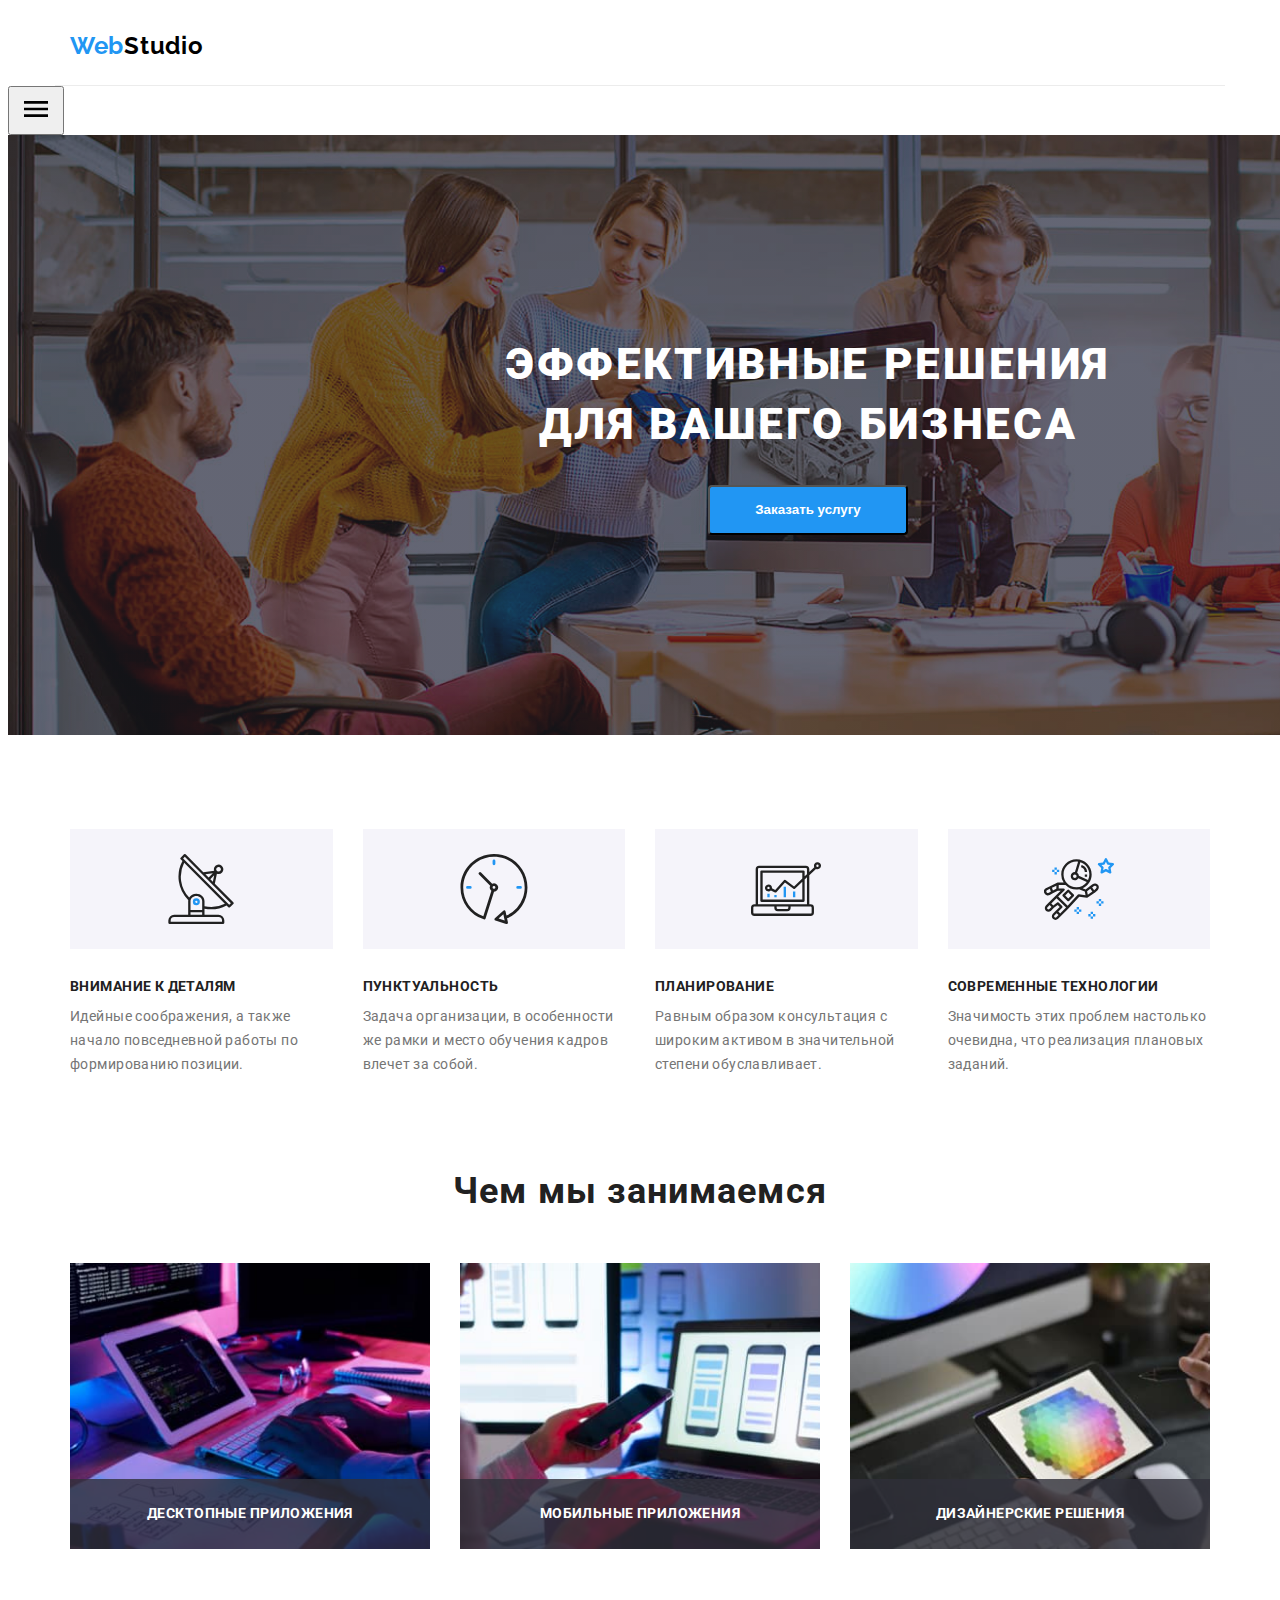
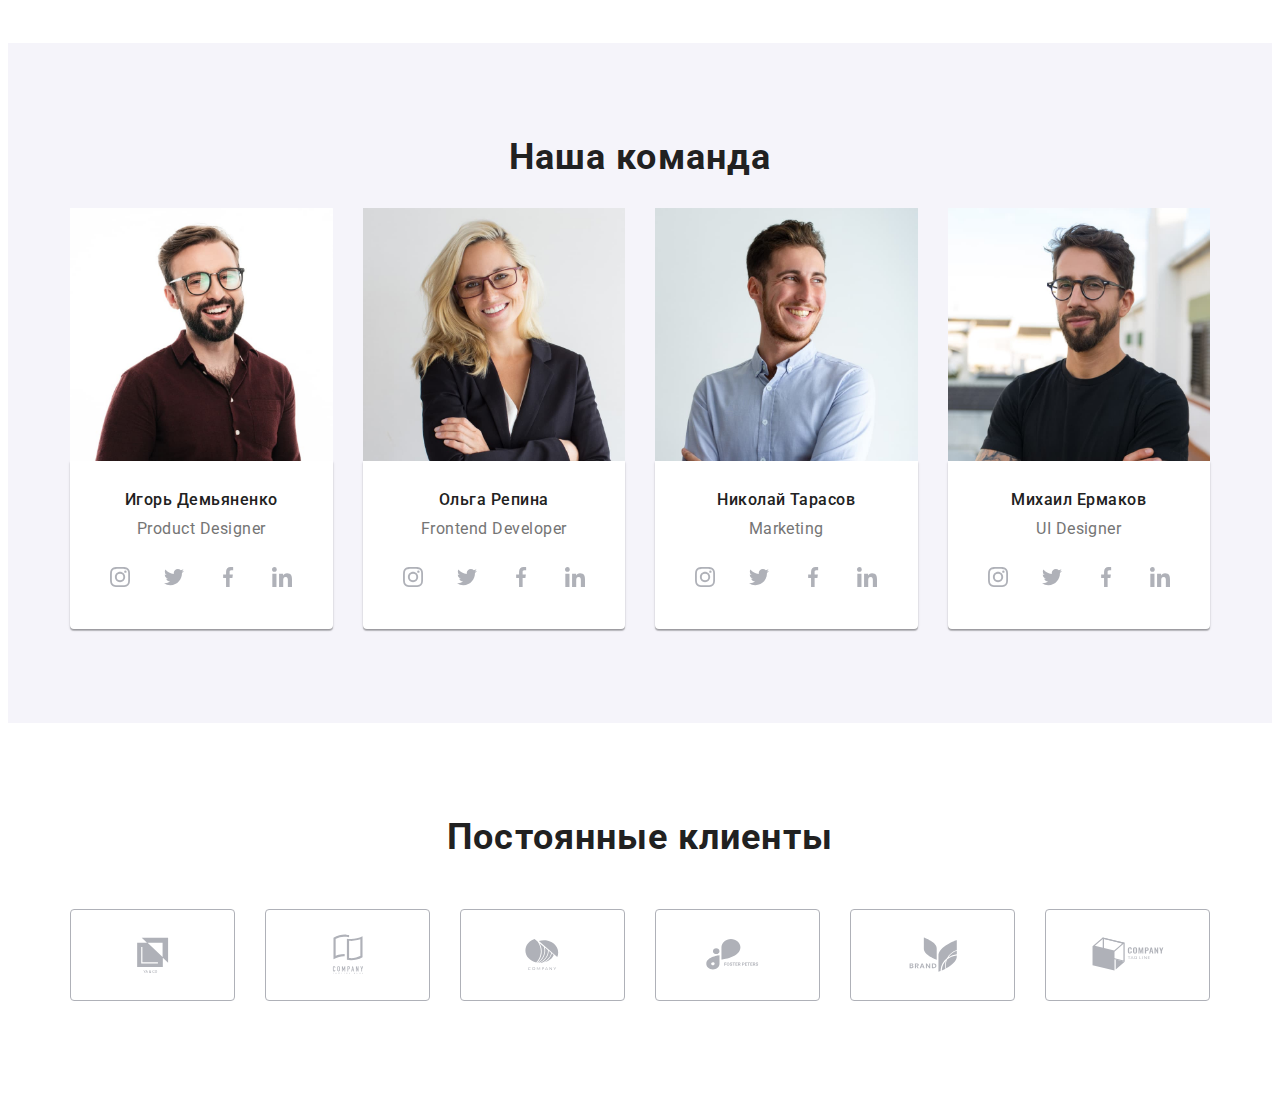
==== commit 3be210b9: "header update" ====
--- a/index.html
+++ b/index.html
@@ -17,7 +17,7 @@
 <body>
 
     <!--Header-->
-    <!-- <header class="site-header">
+    <header class="site-header">
         <div class="container header-container">
             <nav class="navigation">
                 <div class="header-navigation">
@@ -40,7 +40,10 @@
                 </svg>+38 096 111 11 11</a></li>
             </ul>
         </div>
-    </header> -->
+        <button type="button" class="menu"> 
+            <svg class="menu_icon" width="40" height="40"><use href="images/icons.svg#icon-menu"></use></svg>
+        </button>
+    </header>
     <main>
         <!--Hero-->
     
--- a/css/main.min.css
+++ b/css/main.min.css
@@ -1,2 +1,2 @@
-html{box-sizing:border-box}*,*::before,*::after{box-sizing:inherit}p,h1,h2,h3,h4,h5,h6{margin:0}ul{margin:0;padding:0;list-style:none}img{display:block;max-width:100%;height:auto}address{font-style:normal}body{background-color:var(--white-color);color:var(--primary-text-color);font-family:Roboto, Sans-serif}.title{color:var(--secondary-text-color)}.link{text-decoration:none}:root{--primary-text-color: #757575;--secondary-text-color: #212121;--accent-text-color: #2196f3;--white-color: #ffffff;--background-aditional-color: #f5f4fa;--background-accent-color: #2f303a;--secondary-logo-color: #000000;--header-border-color: #ececec;--border-color: #eeeeee;--background-hero-color: #c4c4c4;--transition-duration-timing-function: 250ms cubic-bezier(0.4, 0, 0.2, 1)}.visually-hidden{position:absolute;width:1px;height:1px;margin:-1px;border:0;padding:0;white-space:nowrap;clip-path:inset(100%);clip:rect(0 0 0 0);overflow:hidden}.button{font-family:inherit;cursor:pointer;transition:color var(--transition-duration-timing-function),background-color var(--transition-duration-timing-function)}.button:hover,.button:focus{color:var(--white-color);background-color:var(--accent-text-color)}.container{width:100%;padding-left:15px;padding-right:15px;margin:0 auto}.container-title{margin-bottom:50px}@media screen and (min-width: 480px){.container{max-width:450px}}@media screen and (min-width: 768px){.container{max-width:738px}}@media screen and (min-width: 1200px){.container{max-width:1170px}}.section{padding-top:94px;padding-bottom:94px}svg{fill:currentColor}.backdrop{width:100vw;height:100vh;background-color:rgba(0,0,0,0.1);position:fixed;top:0;left:0;transition:opacity var(--transition-duration-timing-function),visibility var(--transition-duration-timing-function)}.modal{width:528px;min-height:581px;background-color:#fff;border-radius:4px;position:absolute;top:50%;left:50%;transform:scale(1) rotate(0) translate(-50%, -50%);transition:transform var(--transition-duration-timing-function);padding-top:40px;padding-right:39px;padding-bottom:40px;padding-left:41px}.backdrop.is-hidden .modal{transform:scale(3.5) rotate(90deg)}.modal-close{cursor:pointer;position:absolute;top:8px;right:8px;width:30px;height:30px;background-color:transparent;border:1px solid rgba(0,0,0,0.1);border-radius:50%;display:flex;align-items:center;justify-content:center;transition:color var(--transition-duration-timing-function)}.modal-close:hover,.modal-close:focus{color:var(--accent-text-color)}.is-hidden{visibility:hidden;opacity:0;pointer-events:none}.modal-title{font-weight:700;font-size:20px;line-height:1.15;text-align:center;color:var(--secondary-text-color);letter-spacing:0.03em;margin-bottom:12px}.modal-label{font-weight:400;font-size:12px;line-height:1.16;color:var(--primary-text-color);letter-spacing:0.01em;margin-bottom:4px}.modal-input{width:100%;height:40px;border:1px solid rgba(33,33,33,0.2);border-radius:4px;transition:outline-color var(--transition-duration-timing-function)}.modal-input:focus{outline-color:var(--accent-text-color);padding-left:42px}.modal-form-field{margin-bottom:10px}.modal-button{display:block;margin:0 auto;padding:10px 55px;border:none;border-radius:4px;color:var(--white-color);background-color:var(--accent-text-color);font-weight:700;font-size:16px;line-height:1.8;transition:background-color var(--transition-duration-timing-function),box-shadow var(--transition-duration-timing-function)}.modal-button:hover{background-color:#188ce8;box-shadow:0px 4px 4px rgba(0,0,0,0.15)}.modal-text{width:100%;height:120px;resize:none;padding:12px 16px;border:1px solid rgba(33,33,33,0.2);border-radius:4px;margin-bottom:20px;transition:outline-color var(--transition-duration-timing-function)}.modal-text:focus{outline-color:var(--accent-text-color)}.modal-input-field{position:relative}.input-icon{fill:var(--secondary-text-color);position:absolute;top:50%;left:12px;transform:translateY(-50%);transition:fill var(--transition-duration-timing-function)}.modal-input:focus ~ .input-icon{fill:var(--accent-text-color)}.modal-check-text{font-weight:400;font-size:14px;line-height:1.71;letter-spacing:0.03em;color:var(--primary-text-color);display:flex;justify-content:center;align-items:center}.modal-check-text span{width:16px;height:15px;border:2px solid #000000;margin-right:8.38px;border-radius:2px;display:flex;align-items:center;justify-content:center;transition:background-color var(--transition-duration-timing-function),border var(--transition-duration-timing-function)}.modal-check:checked+.modal-check-text span{background-color:var(--accent-text-color);border:none}.modal-check-link{display:block;color:var(--accent-text-color);text-decoration-skip-ink:none;margin-left:3px}.modal-text-form-field{margin-bottom:30px}.icon-check{fill:transparent;transition:fill var(--transition-duration-timing-function)}.modal-check:checked+.modal-check-text .icon-check{fill:var(--white-color)}.social-list{display:flex;justify-content:center}.social-list__item{display:flex;width:44px;height:44px}.social-list__item+.social-list__item{margin-left:10px}.social-list__link{width:100%;height:100%;border-radius:50%;display:flex;align-items:center;justify-content:center;transition:color var(--transition-duration-timing-function),background-color var(--transition-duration-timing-function)}.social-list__link:hover,.social-list__link:focus{background-color:var(--accent-text-color);color:var(--white-color)}.social-list__link--light{color:#afb1b8}.social-list__link--dark-bg{background-color:rgba(255,255,255,0.1);color:var(--white-color)}.logo{margin-right:93px}.logo__link{font-family:Raleway, sans-serif;font-weight:700;font-size:26px;line-height:1.17;letter-spacing:0.03em;text-decoration:none}.logo__accent{color:var(--accent-text-color)}.logo__part-logo--black{color:var(--secondary-logo-color)}.logo__part-logo--white{color:var(--white-color)}.address{font-weight:400;font-size:14px;line-height:1.46;letter-spacing:0.03em;color:var(--white-color);margin-top:20px;margin-bottom:9px}.contacts-list{display:flex;align-items:center;margin-left:auto}.contacts-list__item{display:flex;margin-right:50px}.contacts-list__item:last-child{margin-right:0}.contacts-list__link{display:flex;align-items:center;color:inherit;font-weight:500;font-size:14px;line-height:1.14;letter-spacing:0.02em;transition:color var(--transition-duration-timing-function)}.contacts-list__link:hover,.contacts-list__link:focus{color:var(--accent-text-color)}.contacts-list__icon{margin-right:10px}.header-container{display:flex;align-items:center;justify-content:space-between}.header-navigation{display:flex;align-items:center}.header-navigation__contacts{display:flex;align-items:center;margin-left:auto}.site-header{border-bottom:1px solid var(--header-border-color);padding-top:24px;padding-bottom:25px}.navigation-list{display:flex;align-items:center}.navigation-list__item{margin-right:50px}.navigation-list__item:last-child{margin-right:0}.navigation-list__link{color:var(--secondary-text-color);font-weight:500;font-size:14px;line-height:1.14;letter-spacing:0.02em;transition:color var(--transition-duration-timing-function)}.navigation-list__link:hover,.navigation-list__link:focus{color:var(--accent-text-color)}.navigation-list__link--current{color:var(--accent-text-color);position:relative}.navigation-list__link--current::after{content:"";width:100%;height:4px;background-color:var(--accent-text-color);position:absolute;border-radius:2px;left:0;bottom:-32px;transition:color var(--transition-duration-timing-function)}.navigation-list__link--current::after:hover,.navigation-list__link--current::after:focus{color:var(--accent-text-color)}.hero{margin-left:auto;margin-right:auto}.hero__title{color:var(--accent-text-color);font-weight:900;font-size:26px;line-height:1.61;letter-spacing:0.06em;text-align:center;text-transform:uppercase;margin-bottom:30px;margin-left:auto;margin-right:auto}@media screen and (min-width: 480px){.hero__title{width:360px}}@media screen and (min-width: 1200px){.hero__title{width:696px;font-size:44px;line-height:1.36;justify-content:center}}.hero__button{display:block;margin:0 auto;font-weight:700;min-width:200px;min-height:50px;border-radius:4px;padding:10px 32px;cursor:pointer;background-color:var(--accent-text-color);color:var(--white-color)}.benefits-list{margin-bottom:-30px}@media screen and (min-width: 480px){.benefits-list{padding-left:15px;padding-right:15px}}@media screen and (min-width: 768px){.benefits-list{display:flex;flex-wrap:wrap;margin-left:-15px;margin-top:-15px}}@media screen and (min-width: 1200px){.benefits-list{margin-left:-30px;margin-top:-30px;padding:0}}.benefits-list__item{margin-bottom:30px}@media screen and (min-width: 480px){.benefits-list__item{padding-left:15px;padding-right:15px}}@media screen and (min-width: 768px){.benefits-list__item{flex-basis:calc(100% / 2 - 15px);margin-left:15px;margin-top:15px}}@media screen and (min-width: 1200px){.benefits-list__item{flex-basis:calc(100% / 4 - 30px);margin-left:30px;margin-top:30px;padding:0}}.benefits-list__item-block{display:flex;justify-content:center;align-items:center;width:100%;height:120px;background-color:#f5f4fa;margin-bottom:30px}.benefits-list__title{font-weight:700;font-size:14px;line-height:1.14;letter-spacing:0.03em;text-transform:uppercase;color:var(--secondary-text-color);margin-bottom:10px;text-align:center}@media screen and (min-width: 768px){.benefits-list__title{text-align:start}}.benefits-list__text{font-family:400;font-size:14px;line-height:1.71;letter-spacing:0.03em}.work{padding-top:0}@media screen and (max-width: 1199px){.work{display:none}}.work__title{font-weight:700;font-size:36px;line-height:1.16;text-align:center;letter-spacing:0.03em;color:var(--secondary-text-color);margin-bottom:50px}.work-list{display:flex;flex-wrap:wrap;margin-left:-30px;margin-top:-30px}.work-list__item{flex-basis:calc(100% / 3 - 30px);margin-left:30px;margin-top:30px}.work-description{position:relative}.work-description__text{width:100%;height:70px;bottom:0;left:0;font-weight:700;font-style:normal;font-size:14px;line-height:1.14;letter-spacing:0.03em;text-transform:uppercase;color:var(--white-color);position:absolute;background-color:rgba(47,48,58,0.8);vertical-align:top;display:flex;justify-content:center;align-items:center}.team{margin-left:auto;margin-right:auto;background-color:var(--background-aditional-color)}.team__title{font-weight:700;font-size:28px;line-height:1.17;text-align:center;letter-spacing:0.03em;color:var(--secondary-text-color);margin-bottom:30px}@media screen and (min-width: 1200px){.team__title{font-size:36px;line-height:1.16}}.team-item__text{font-size:16px;line-height:1.18;text-align:center;letter-spacing:0.03em;margin-bottom:16px}.team-item__title{font-weight:500;font-size:16px;line-height:1.18;text-align:center;letter-spacing:0.03em;color:var(--secondary-text-color);margin-bottom:10px}.team-list__picture{display:block;height:auto}img{width:100%}.team-list{margin-bottom:-30px}@media screen and (min-width: 480px){.team-list{padding-left:15px;padding-right:15px}}@media screen and (min-width: 768px){.team-list{display:flex;flex-wrap:wrap;margin-left:-15px;margin-top:-15px}}@media screen and (min-width: 1200px){.team-list{margin-left:-30px;margin-top:-30px;margin-bottom:0;padding:0}}.team-list__item{margin:0 auto;align-items:center;margin-bottom:30px}@media screen and (min-width: 480px){.team-list__item{padding-left:15px;padding-right:15px}}@media screen and (min-width: 768px){.team-list__item{flex-basis:calc(100% / 2 - 15px);margin-left:15px;margin-top:15px}}@media screen and (min-width: 1200px){.team-list__item{flex-basis:calc(100% / 4 - 30px);margin-left:30px;margin-top:30px;margin-bottom:0;padding:0}}.team-item{display:block;padding-top:30px;padding-bottom:30px;background:var(--white-color);box-shadow:0px 1px 3px rgba(0,0,0,0.12),0px 1px 1px rgba(0,0,0,0.14),0px 2px 1px rgba(0,0,0,0.2);border-radius:0px 0px 4px 4px}.clients__title{font-weight:700;font-size:28px;line-height:1.17;text-align:center;letter-spacing:0.03em;color:var(--secondary-text-color);margin-bottom:30px}@media screen and (min-width: 1200px){.clients__title{font-size:36px;line-height:1.16;margin-bottom:50px}}.clients__list{display:flex;justify-content:center;align-items:center;flex-wrap:wrap;margin-left:-30px;margin-top:-30px}@media screen and (min-width: 1200px){.clients__list{flex-wrap:nowrap;margin:0}}.clients__item{width:210px;height:92px;display:flex;justify-content:center;align-items:center;flex-basis:calc(100% / 2 - 30px);margin-left:30px;margin-top:30px}@media screen and (min-width: 768px){.clients__item{flex-basis:calc(100% / 3 - 30px)}}@media screen and (min-width: 1200px){.clients__item+.clients__item{margin-left:30px}}.clients__link{width:100%;height:100%;border:1px solid #afb1b8;border-radius:4px;display:flex;justify-content:center;align-items:center;color:#afb1b8;transition:color var(--transition-duration-timing-function),border-color var(--transition-duration-timing-function)}.clients__link:hover,.clients__link:focus{color:var(--accent-text-color);border-color:var(--accent-text-color)}.clients__icon{width:106px;height:60px}.footer-container{display:flex;justify-content:start;align-items:baseline;align-content:space-between}.footer{background-color:var(--background-accent-color);padding-top:60px;padding-bottom:60px}.address-block{margin-right:60px}.footer-contacts{font-size:14px;font-weight:400;line-height:1.71;letter-spacing:0.03em;color:rgba(255,255,255,0.6)}.footer-contacts__item{margin-bottom:9px}.footer-contacts__item:last-child{margin-bottom:0}.footer-contacts__link{font-weight:400;font-size:14px;line-height:1.71;letter-spacing:0.03em;color:rgba(255,255,255,0.6);transition:color var(--transition-duration-timing-function)}.footer-contacts__link:hover,.footer-contacts__link:focus{color:var(--accent-text-color)}.join{margin-right:88px}.join__title{font-style:700;font-size:14px;line-height:1.14;letter-spacing:0.03em;color:var(--white-color);margin-bottom:20px;display:flex;text-transform:uppercase}.subscribe__title{font-style:700;font-size:14px;line-height:1.14;letter-spacing:0.03em;color:var(--white-color);margin-bottom:20px;display:flex;text-transform:uppercase}.form-field{display:flex}.form-field__input{width:350px;height:50px;background-color:transparent;border:1px solid rgba(255,255,255,0.3);border-radius:4px;padding-left:16px;color:var(--white-color);transition:box-shadow var(--transition-duration-timing-function)}.form-field__input:hover,.form-field__input:focus{box-shadow:0px 4px 4px rgba(0,0,0,0.15)}.form-field__input::placeholder{color:rgba(255,255,255,0.6);font-style:400;font-size:16px;line-height:1.25;letter-spacing:0.03em;align-items:center}.form-field__button{margin-left:12px;background-color:var(--accent-text-color);color:var(--white-color);border:none;border-radius:4px;padding:10px 28px 10px 29px;display:flex;justify-content:center;align-items:center;cursor:pointer}.form-field__icon{margin-left:10px}.filters-list{display:flex;justify-content:center;margin-bottom:50px}.filters-list__button{border:none;display:inline-block;padding:6px 22px;border-radius:4px;font-weight:500;font-size:16px;line-height:1.62;text-align:center;letter-spacing:0.03em;color:var(--secondary-text-color);margin-left:8px;transition:box-shadow var(--transition-duration-timing-function)}.filters-list__button:hover{box-shadow:0px 3px 1px rgba(0,0,0,0.1),0px 1px 2px rgba(0,0,0,0.08),0px 2px 2px rgba(0,0,0,0.12)}.filters-list__button:focus{box-shadow:0px 3px 1px rgba(0,0,0,0.1),0px 1px 2px rgba(0,0,0,0.08),0px 2px 2px rgba(0,0,0,0.12)}.filters-list__button--current{color:var(--white-color);background-color:var(--accent-text-color);width:73px;box-shadow:0px 3px 1px rgba(0,0,0,0.1),0px 1px 2px rgba(0,0,0,0.08),0px 2px 2px rgba(0,0,0,0.12);transition:box-shadow var(--transition-duration-timing-function)}.filters-list__button--current:hover{box-shadow:0px 3px 1px rgba(0,0,0,0.1),0px 1px 2px rgba(0,0,0,0.08),0px 2px 2px rgba(0,0,0,0.12)}.filters-list__button--current:focus{box-shadow:0px 3px 1px rgba(0,0,0,0.1),0px 1px 2px rgba(0,0,0,0.08),0px 2px 2px rgba(0,0,0,0.12)}.projects-list{display:flex;flex-wrap:wrap;margin-left:-30px;margin-top:-30px}.projects-content__title{font-weight:700;font-size:18px;line-height:2;letter-spacing:0.06em;color:var(--secondary-text-color);margin-bottom:4px}.projects-content__text{font-size:16px;line-height:1.87;letter-spacing:0.03em;color:var(--primary-text-color)}.projects-list__item{flex-basis:calc(100% / 3 - 30px);margin-left:30px;margin-top:30px}.projects-list__link{display:inline-block;transition:box-shadow var(--transition-duration-timing-function)}.projects-list__link:hover{cursor:pointer;box-shadow:0px 3px 1px rgba(0,0,0,0.1),0px 1px 2px rgba(0,0,0,0.08),0px 2px 2px rgba(0,0,0,0.12)}.projects-content{padding-top:20px;padding-bottom:20px;padding-left:24px;border-bottom:1px solid var(--border-color);border-left:1px solid var(--border-color);border-right:1px solid var(--border-color)}.projects-wrap{position:relative;overflow:hidden}.projects-wrap__text{position:absolute;top:0;left:0;font-style:400;font-size:18px;line-height:1.33;letter-spacing:3%;color:var(--white-color);background-color:rgba(33,150,243,0.9);height:100%;padding:63px 24px;overflow:auto;transform:translateY(101%);transition:transform var(--transition-duration-timing-function)}.projects-list__item:hover .projects-wrap__text{transform:translateY(-1px)}
+html{box-sizing:border-box}*,*::before,*::after{box-sizing:inherit}p,h1,h2,h3,h4,h5,h6{margin:0}ul{margin:0;padding:0;list-style:none}img{display:block;max-width:100%;height:auto}address{font-style:normal}body{background-color:var(--white-color);color:var(--primary-text-color);font-family:Roboto, Sans-serif}.title{color:var(--secondary-text-color)}.link{text-decoration:none}:root{--primary-text-color: #757575;--secondary-text-color: #212121;--accent-text-color: #2196f3;--white-color: #ffffff;--background-aditional-color: #f5f4fa;--background-accent-color: #2f303a;--secondary-logo-color: #000000;--header-border-color: #ececec;--border-color: #eeeeee;--background-hero-color: #c4c4c4;--transition-duration-timing-function: 250ms cubic-bezier(0.4, 0, 0.2, 1)}.visually-hidden{position:absolute;width:1px;height:1px;margin:-1px;border:0;padding:0;white-space:nowrap;clip-path:inset(100%);clip:rect(0 0 0 0);overflow:hidden}.button{font-family:inherit;cursor:pointer;transition:color var(--transition-duration-timing-function),background-color var(--transition-duration-timing-function)}.button:hover,.button:focus{color:var(--white-color);background-color:var(--accent-text-color)}.container{width:100%;padding-left:15px;padding-right:15px;margin:0 auto}.container-title{margin-bottom:50px}@media screen and (min-width: 480px){.container{max-width:450px}}@media screen and (min-width: 768px){.container{max-width:738px}}@media screen and (min-width: 1200px){.container{max-width:1170px}}.section{padding-top:94px;padding-bottom:94px}svg{fill:currentColor}.backdrop{width:100%;height:100%;padding:93px 15px;background-color:rgba(0,0,0,0.1);position:fixed;top:0;left:0;transition:opacity var(--transition-duration-timing-function),visibility var(--transition-duration-timing-function)}@media screen and (min-width: 480px){.backdrop{padding:93px 15px}}@media screen and (min-width: 768px){.backdrop{padding:208px 159px}}@media screen and (min-width: 1200px){.backdrop{padding:0}}.modal{width:100%;height:100%;background-color:#fff;border-radius:4px;position:absolute;top:50%;left:50%;transform:scale(1) rotate(0) translate(-50%, -50%);transition:transform var(--transition-duration-timing-function);padding-top:40px;padding-right:39px;padding-bottom:40px;padding-left:41px}.backdrop.is-hidden .modal{transform:scale(3.5) rotate(90deg)}@media screen and (min-width: 1200px){.modal{width:528px;min-height:581px}}.modal-close{cursor:pointer;position:absolute;top:8px;right:8px;width:30px;height:30px;background-color:transparent;border:1px solid rgba(0,0,0,0.1);border-radius:50%;display:flex;align-items:center;justify-content:center;transition:color var(--transition-duration-timing-function)}.modal-close:hover,.modal-close:focus{color:var(--accent-text-color)}.is-hidden{visibility:hidden;opacity:0;pointer-events:none}.modal-title{font-weight:700;font-size:20px;line-height:1.15;text-align:center;color:var(--secondary-text-color);letter-spacing:0.03em;margin-bottom:12px}.modal-label{font-weight:400;font-size:12px;line-height:1.16;color:var(--primary-text-color);letter-spacing:0.01em;margin-bottom:4px}.modal-input{width:100%;height:40px;border:1px solid rgba(33,33,33,0.2);border-radius:4px;transition:outline-color var(--transition-duration-timing-function)}.modal-input:focus{outline-color:var(--accent-text-color);padding-left:42px}.modal-form-field{margin-bottom:10px}.modal-button{display:block;margin:0 auto;padding:10px 55px;border:none;border-radius:4px;color:var(--white-color);background-color:var(--accent-text-color);font-weight:700;font-size:16px;line-height:1.8;transition:background-color var(--transition-duration-timing-function),box-shadow var(--transition-duration-timing-function)}.modal-button:hover{background-color:#188ce8;box-shadow:0px 4px 4px rgba(0,0,0,0.15)}.modal-text{width:100%;height:120px;resize:none;padding:12px 16px;border:1px solid rgba(33,33,33,0.2);border-radius:4px;margin-bottom:20px;transition:outline-color var(--transition-duration-timing-function)}.modal-text:focus{outline-color:var(--accent-text-color)}.modal-input-field{position:relative}.input-icon{fill:var(--secondary-text-color);position:absolute;top:50%;left:12px;transform:translateY(-50%);transition:fill var(--transition-duration-timing-function)}.modal-input:focus ~ .input-icon{fill:var(--accent-text-color)}.modal-check-text{font-weight:400;font-size:14px;line-height:1.71;letter-spacing:0.03em;color:var(--primary-text-color);display:flex;justify-content:center;align-items:center}.modal-check-text span{width:16px;height:15px;border:2px solid #000000;margin-right:8.38px;border-radius:2px;display:flex;align-items:center;justify-content:center;transition:background-color var(--transition-duration-timing-function),border var(--transition-duration-timing-function)}.modal-check:checked+.modal-check-text span{background-color:var(--accent-text-color);border:none}.modal-check-link{display:block;color:var(--accent-text-color);text-decoration-skip-ink:none;margin-left:3px}.modal-text-form-field{margin-bottom:30px}.icon-check{fill:transparent;transition:fill var(--transition-duration-timing-function)}.modal-check:checked+.modal-check-text .icon-check{fill:var(--white-color)}.social-list{display:flex;justify-content:center}.social-list__item{display:flex;width:44px;height:44px}.social-list__item+.social-list__item{margin-left:10px}.social-list__link{width:100%;height:100%;border-radius:50%;display:flex;align-items:center;justify-content:center;transition:color var(--transition-duration-timing-function),background-color var(--transition-duration-timing-function)}.social-list__link:hover,.social-list__link:focus{background-color:var(--accent-text-color);color:var(--white-color)}.social-list__link--light{color:#afb1b8}.social-list__link--dark-bg{background-color:rgba(255,255,255,0.1);color:var(--white-color)}.logo__link{font-family:Raleway, sans-serif;font-weight:700;font-size:24px;line-height:calc(28px / 24px);letter-spacing:0.03em;text-decoration:none}.logo__accent{color:var(--accent-text-color)}.logo__part-logo--black{color:var(--secondary-logo-color)}.logo__part-logo--white{color:var(--white-color)}.address{font-weight:400;font-size:14px;line-height:1.46;letter-spacing:0.03em;color:var(--white-color);margin-top:20px;margin-bottom:9px}.contacts-list{display:none;align-items:center;margin-left:auto}.contacts-list__item{display:flex;margin-right:50px}.contacts-list__item:last-child{margin-right:0}.contacts-list__link{display:flex;align-items:center;color:inherit;font-weight:500;font-size:14px;line-height:1.14;letter-spacing:0.02em;transition:color var(--transition-duration-timing-function)}.contacts-list__link:hover,.contacts-list__link:focus{color:var(--accent-text-color)}.contacts-list__icon{margin-right:10px}.header-container{display:flex;align-items:center;justify-content:space-between;width:100%;border-bottom:1px solid var(--header-border-color);padding-top:24px;padding-bottom:25px}.header-navigation{display:flex;align-items:center}.navigation-list{display:flex;align-items:center}.navigation-list__item{display:none}.navigation-list__item:last-child{margin-right:0}.navigation-list__link{color:var(--secondary-text-color);font-weight:500;font-size:14px;line-height:1.14;letter-spacing:0.02em;transition:color var(--transition-duration-timing-function)}.navigation-list__link:hover,.navigation-list__link:focus{color:var(--accent-text-color)}.navigation-list__link--current{color:var(--accent-text-color);position:relative}.navigation-list__link--current::after{content:"";width:100%;height:4px;background-color:var(--accent-text-color);position:absolute;border-radius:2px;left:0;bottom:-32px;transition:color var(--transition-duration-timing-function)}.navigation-list__link--current::after:hover,.navigation-list__link--current::after:focus{color:var(--accent-text-color)}.hero{margin-left:auto;margin-right:auto;width:100%;height:400px;background-size:cover;background-color:var(--background-hero-color);background-image:linear-gradient(to right, rgba(47,48,58,0.4), rgba(47,48,58,0.4)),url("../images/mob/hero-mob-1x.png");background-repeat:no-repeat;background-position:center}@media (min-device-pixel-ratio: 2), (min-resolution: 192dpi), (min-resolution: 2dppx){.hero{background-image:linear-gradient(to right, rgba(47,48,58,0.4), rgba(47,48,58,0.4)),url("../images/mob/hero-mob-2x.png")}}@media screen and (min-width: 480px){.hero{width:480px}}@media screen and (min-width: 768px){.hero{width:768px;background-image:linear-gradient(to right, rgba(47,48,58,0.4), rgba(47,48,58,0.4)),url("../images/tab/hero-tab-1x.png")}}@media screen and (min-width: 768px) and (min-device-pixel-ratio: 2), screen and (min-width: 768px) and (min-resolution: 192dpi), screen and (min-width: 768px) and (min-resolution: 2dppx){.hero{background-image:linear-gradient(to right, rgba(47,48,58,0.4), rgba(47,48,58,0.4)),url("../images/tab/hero-tab-2x.png")}}@media screen and (min-width: 1200px){.hero{width:1600px;min-height:600px;background-image:linear-gradient(to right, rgba(47,48,58,0.4), rgba(47,48,58,0.4)),url("../images/desktop/hero-desktop-1x.png");margin-left:auto;margin-right:auto;padding-top:200px;padding-bottom:200px;background-repeat:no-repeat;background-position:center}}@media screen and (min-width: 1200px) and (min-device-pixel-ratio: 2), screen and (min-width: 1200px) and (min-resolution: 192dpi), screen and (min-width: 1200px) and (min-resolution: 2dppx){.hero{background-image:linear-gradient(to right, rgba(47,48,58,0.4), rgba(47,48,58,0.4)),url("../images/desktop/hero-desktop-2x.png")}}.hero__title{color:var(--white-color);font-weight:900;font-size:26px;line-height:1.61;letter-spacing:0.06em;text-align:center;text-transform:uppercase;margin-bottom:30px;margin-left:auto;margin-right:auto}@media screen and (min-width: 480px){.hero__title{width:360px}}@media screen and (min-width: 1200px){.hero__title{width:696px;font-size:44px;line-height:1.36;justify-content:center}}.hero__button{display:block;margin:0 auto;font-weight:700;min-width:200px;min-height:50px;border-radius:4px;padding:10px 32px;cursor:pointer;background-color:var(--accent-text-color);color:var(--white-color)}.benefits-list{margin-bottom:-30px}@media screen and (min-width: 480px){.benefits-list{padding-left:15px;padding-right:15px}}@media screen and (min-width: 768px){.benefits-list{display:flex;flex-wrap:wrap;margin-left:-15px;margin-top:-15px;padding-left:0;padding-right:0}}@media screen and (min-width: 1200px){.benefits-list{margin-left:-30px;margin-top:-30px;padding-left:0;padding-right:0}}.benefits-list__item{margin-bottom:30px}@media screen and (min-width: 768px){.benefits-list__item{flex-basis:calc(100% / 2 - 15px);margin-left:15px;margin-top:15px}}@media screen and (min-width: 1200px){.benefits-list__item{flex-basis:calc(100% / 4 - 30px);margin-left:30px;margin-top:30px}}.benefits-list__item-block{display:flex;justify-content:center;align-items:center;width:100%;height:120px;background-color:#f5f4fa;margin-bottom:30px}.benefits-list__title{font-weight:700;font-size:14px;line-height:1.14;letter-spacing:0.03em;text-transform:uppercase;color:var(--secondary-text-color);margin-bottom:10px;text-align:center}@media screen and (min-width: 768px){.benefits-list__title{text-align:start}}.benefits-list__text{font-family:400;font-size:14px;line-height:1.71;letter-spacing:0.03em}.work{padding-top:0}@media screen and (max-width: 1199px){.work{display:none}}.work__title{font-weight:700;font-size:36px;line-height:1.16;text-align:center;letter-spacing:0.03em;color:var(--secondary-text-color);margin-bottom:50px}.work-list{display:flex;flex-wrap:wrap;margin-left:-30px;margin-top:-30px}.work-list__item{flex-basis:calc(100% / 3 - 30px);margin-left:30px;margin-top:30px}.work-description{position:relative}.work-description__text{width:100%;height:70px;bottom:0;left:0;font-weight:700;font-style:normal;font-size:14px;line-height:1.14;letter-spacing:0.03em;text-transform:uppercase;color:var(--white-color);position:absolute;background-color:rgba(47,48,58,0.8);vertical-align:top;display:flex;justify-content:center;align-items:center}.team{margin-left:auto;margin-right:auto;background-color:var(--background-aditional-color)}.team__title{font-weight:700;font-size:28px;line-height:1.17;text-align:center;letter-spacing:0.03em;color:var(--secondary-text-color);margin-bottom:30px}@media screen and (min-width: 1200px){.team__title{font-size:36px;line-height:1.16}}.team-item__text{font-size:16px;line-height:1.18;text-align:center;letter-spacing:0.03em;margin-bottom:16px}.team-item__title{font-weight:500;font-size:16px;line-height:1.18;text-align:center;letter-spacing:0.03em;color:var(--secondary-text-color);margin-bottom:10px}.team-list__picture{display:block;height:auto}img{width:100%}.team-list{margin-bottom:-30px}@media screen and (min-width: 768px){.team-list{display:flex;flex-wrap:wrap;margin-left:-15px;margin-top:-15px;padding-left:0;padding-right:0}}@media screen and (min-width: 1200px){.team-list{margin-left:-30px;margin-top:-30px;margin-bottom:0;padding-left:0;padding-right:0}}.team-list__item{margin:0 auto;align-items:center;margin-bottom:30px}@media screen and (min-width: 768px){.team-list__item{flex-basis:calc(100% / 2 - 15px);margin-left:15px;margin-top:15px}}@media screen and (min-width: 1200px){.team-list__item{flex-basis:calc(100% / 4 - 30px);margin-left:30px;margin-top:30px;margin-bottom:0}}.team-item{display:block;padding-top:30px;padding-bottom:30px;background:var(--white-color);box-shadow:0px 1px 3px rgba(0,0,0,0.12),0px 1px 1px rgba(0,0,0,0.14),0px 2px 1px rgba(0,0,0,0.2);border-radius:0px 0px 4px 4px}.clients__title{font-weight:700;font-size:28px;line-height:1.17;text-align:center;letter-spacing:0.03em;color:var(--secondary-text-color);margin-bottom:30px}@media screen and (min-width: 1200px){.clients__title{font-size:36px;line-height:1.16;margin-bottom:50px}}.clients__list{display:flex;justify-content:center;align-items:center;flex-wrap:wrap;margin-left:-30px;margin-top:-30px}@media screen and (min-width: 1200px){.clients__list{flex-wrap:nowrap;margin:0}}.clients__item{width:210px;height:92px;display:flex;justify-content:center;align-items:center;flex-basis:calc(100% / 2 - 30px);margin-left:30px;margin-top:30px}@media screen and (min-width: 768px){.clients__item{flex-basis:calc(100% / 3 - 30px)}}@media screen and (min-width: 1200px){.clients__item{margin-left:0;margin-top:0}}@media screen and (min-width: 1200px){.clients__item+.clients__item{margin-left:30px}}.clients__link{width:100%;height:100%;border:1px solid #afb1b8;border-radius:4px;display:flex;justify-content:center;align-items:center;color:#afb1b8;transition:color var(--transition-duration-timing-function),border-color var(--transition-duration-timing-function)}.clients__link:hover,.clients__link:focus{color:var(--accent-text-color);border-color:var(--accent-text-color)}.clients__icon{width:106px;height:60px}.footer-container{display:flex;justify-content:start;align-items:baseline;align-content:space-between}.footer{background-color:var(--background-accent-color);padding-top:60px;padding-bottom:60px}.address-block{margin-right:60px}.footer-contacts{font-size:14px;font-weight:400;line-height:1.71;letter-spacing:0.03em;color:rgba(255,255,255,0.6)}.footer-contacts__item{margin-bottom:9px}.footer-contacts__item:last-child{margin-bottom:0}.footer-contacts__link{font-weight:400;font-size:14px;line-height:1.71;letter-spacing:0.03em;color:rgba(255,255,255,0.6);transition:color var(--transition-duration-timing-function)}.footer-contacts__link:hover,.footer-contacts__link:focus{color:var(--accent-text-color)}.join{margin-right:88px}.join__title{font-style:700;font-size:14px;line-height:1.14;letter-spacing:0.03em;color:var(--white-color);margin-bottom:20px;display:flex;text-transform:uppercase}.subscribe__title{font-style:700;font-size:14px;line-height:1.14;letter-spacing:0.03em;color:var(--white-color);margin-bottom:20px;display:flex;text-transform:uppercase}.form-field{display:flex}.form-field__input{width:350px;height:50px;background-color:transparent;border:1px solid rgba(255,255,255,0.3);border-radius:4px;padding-left:16px;color:var(--white-color);transition:box-shadow var(--transition-duration-timing-function)}.form-field__input:hover,.form-field__input:focus{box-shadow:0px 4px 4px rgba(0,0,0,0.15)}.form-field__input::placeholder{color:rgba(255,255,255,0.6);font-style:400;font-size:16px;line-height:1.25;letter-spacing:0.03em;align-items:center}.form-field__button{margin-left:12px;background-color:var(--accent-text-color);color:var(--white-color);border:none;border-radius:4px;padding:10px 28px 10px 29px;display:flex;justify-content:center;align-items:center;cursor:pointer}.form-field__icon{margin-left:10px}.filters-list{display:flex;justify-content:center;margin-bottom:50px}.filters-list__button{border:none;display:inline-block;padding:6px 22px;border-radius:4px;font-weight:500;font-size:16px;line-height:1.62;text-align:center;letter-spacing:0.03em;color:var(--secondary-text-color);margin-left:8px;transition:box-shadow var(--transition-duration-timing-function)}.filters-list__button:hover{box-shadow:0px 3px 1px rgba(0,0,0,0.1),0px 1px 2px rgba(0,0,0,0.08),0px 2px 2px rgba(0,0,0,0.12)}.filters-list__button:focus{box-shadow:0px 3px 1px rgba(0,0,0,0.1),0px 1px 2px rgba(0,0,0,0.08),0px 2px 2px rgba(0,0,0,0.12)}.filters-list__button--current{color:var(--white-color);background-color:var(--accent-text-color);width:73px;box-shadow:0px 3px 1px rgba(0,0,0,0.1),0px 1px 2px rgba(0,0,0,0.08),0px 2px 2px rgba(0,0,0,0.12);transition:box-shadow var(--transition-duration-timing-function)}.filters-list__button--current:hover{box-shadow:0px 3px 1px rgba(0,0,0,0.1),0px 1px 2px rgba(0,0,0,0.08),0px 2px 2px rgba(0,0,0,0.12)}.filters-list__button--current:focus{box-shadow:0px 3px 1px rgba(0,0,0,0.1),0px 1px 2px rgba(0,0,0,0.08),0px 2px 2px rgba(0,0,0,0.12)}.projects-list{display:flex;flex-wrap:wrap;margin-left:-30px;margin-top:-30px}.projects-content__title{font-weight:700;font-size:18px;line-height:2;letter-spacing:0.06em;color:var(--secondary-text-color);margin-bottom:4px}.projects-content__text{font-size:16px;line-height:1.87;letter-spacing:0.03em;color:var(--primary-text-color)}.projects-list__item{flex-basis:calc(100% / 3 - 30px);margin-left:30px;margin-top:30px}.projects-list__link{display:inline-block;transition:box-shadow var(--transition-duration-timing-function)}.projects-list__link:hover{cursor:pointer;box-shadow:0px 3px 1px rgba(0,0,0,0.1),0px 1px 2px rgba(0,0,0,0.08),0px 2px 2px rgba(0,0,0,0.12)}.projects-content{padding-top:20px;padding-bottom:20px;padding-left:24px;border-bottom:1px solid var(--border-color);border-left:1px solid var(--border-color);border-right:1px solid var(--border-color)}.projects-wrap{position:relative;overflow:hidden}.projects-wrap__text{position:absolute;top:0;left:0;font-style:400;font-size:18px;line-height:1.33;letter-spacing:3%;color:var(--white-color);background-color:rgba(33,150,243,0.9);height:100%;padding:63px 24px;overflow:auto;transform:translateY(101%);transition:transform var(--transition-duration-timing-function)}.projects-list__item:hover .projects-wrap__text{transform:translateY(-1px)}
 /*# sourceMappingURL=main.min.css.map */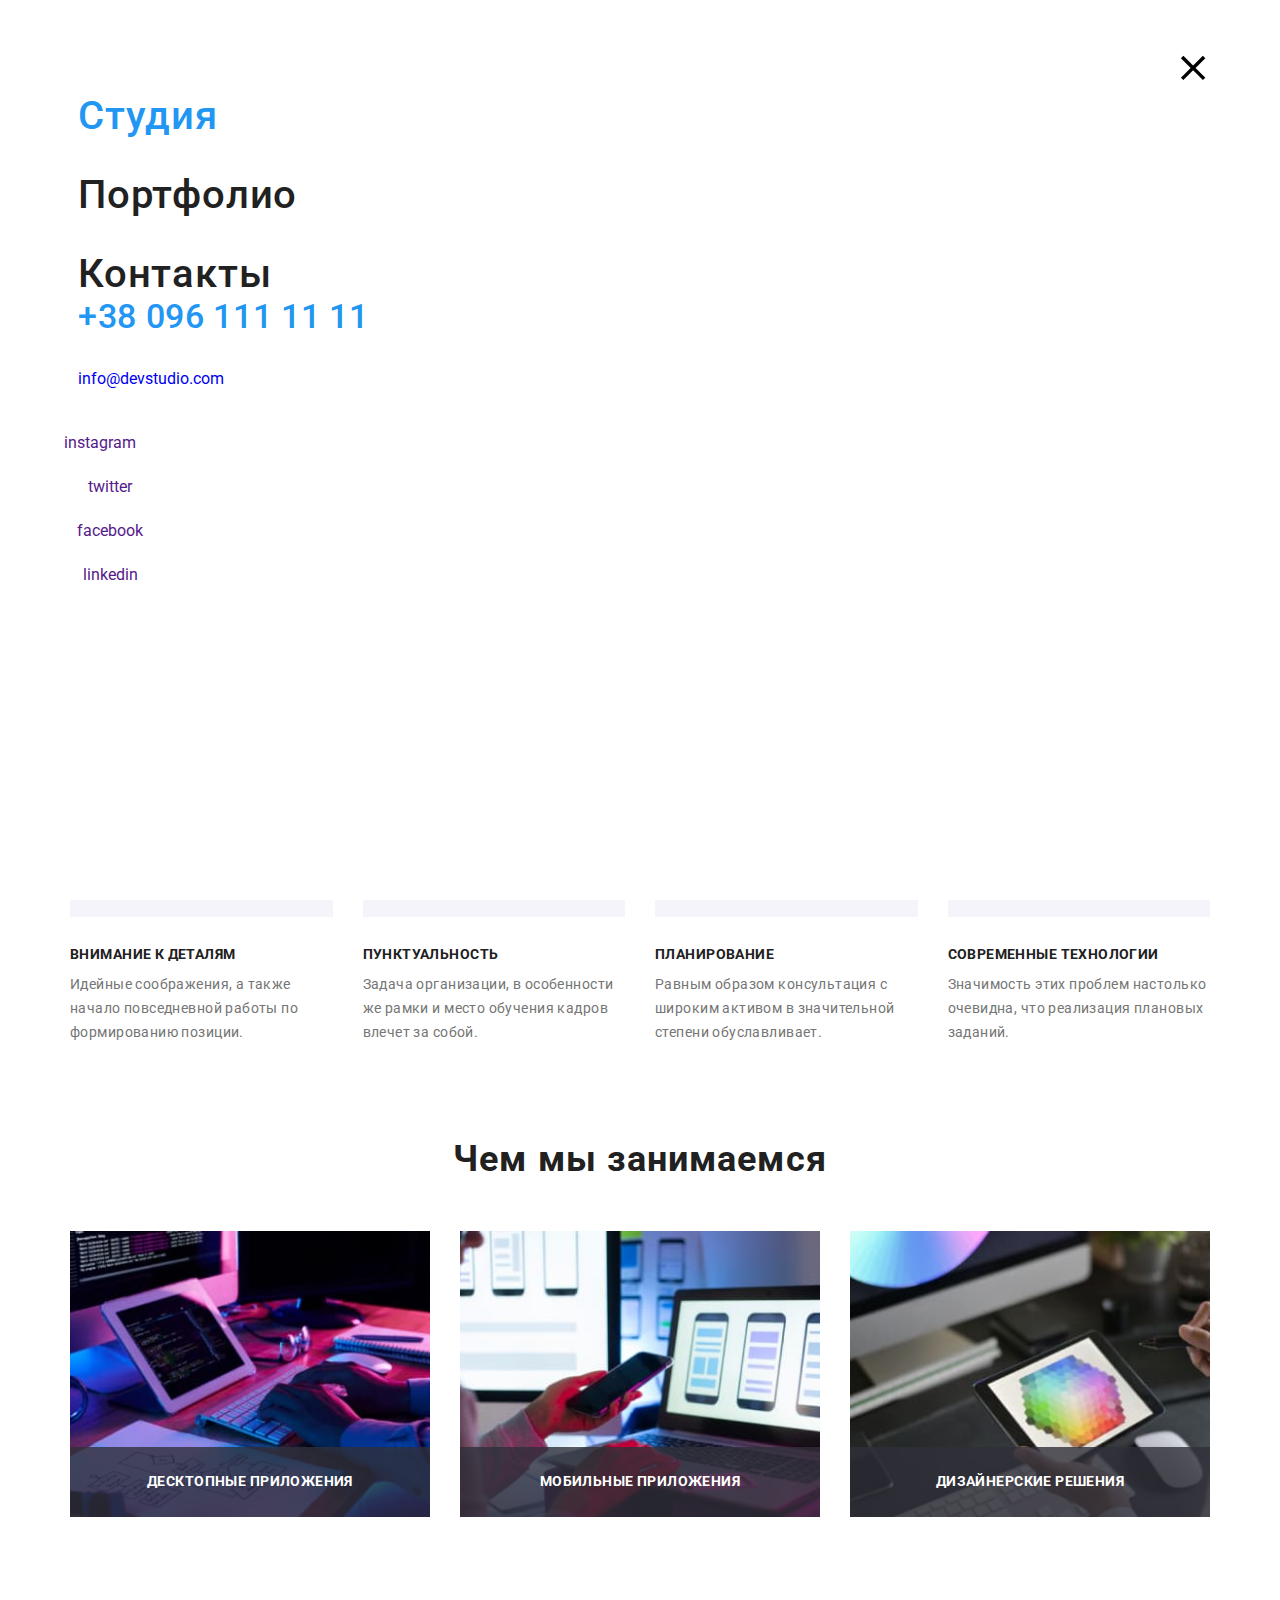
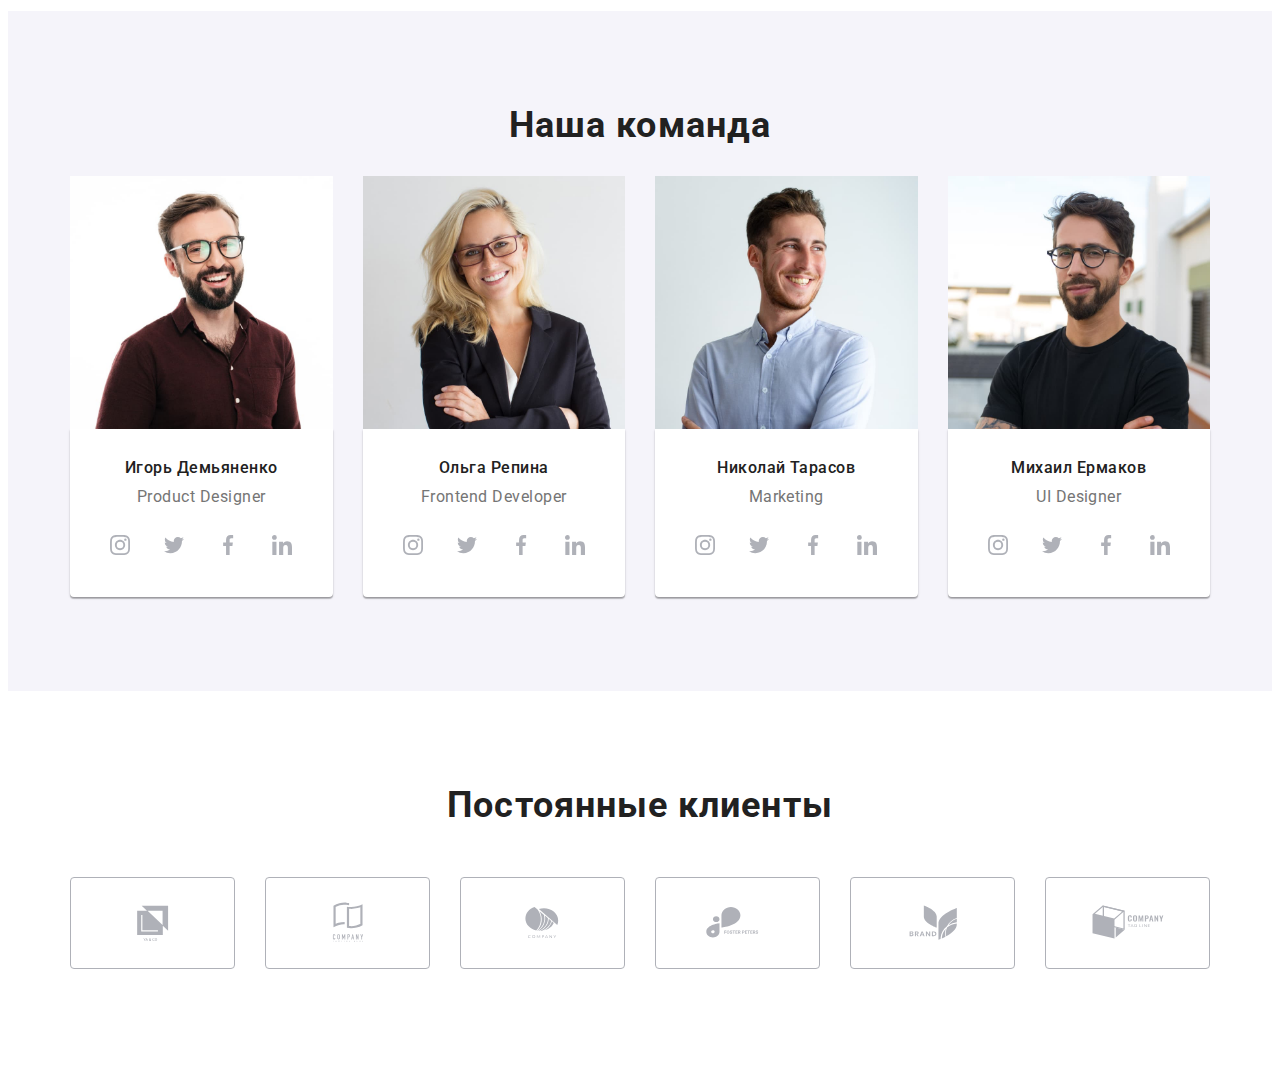
==== commit c37fe0c7: "updatest header menu button" ====
--- a/index.html
+++ b/index.html
@@ -39,10 +39,45 @@
                     <use href="./images/icons.svg#icon-smartphone"></use>
                 </svg>+38 096 111 11 11</a></li>
             </ul>
-        </div>
-        <button type="button" class="menu"> 
-            <svg class="menu_icon" width="40" height="40"><use href="images/icons.svg#icon-menu"></use></svg>
+                <button type="button" class="open-menu-button"> 
+            <svg class="open-menu-button_icon" width="40" height="40"><use href="images/icons.svg#icon-menu"></use></svg>
         </button>
+    </div>
+<div class="mob-menu">
+    <div class="container">
+    <button type="button" class="close-menu-button">
+        <svg class="close-menu-button__icon" width="40" height="40">
+            <use href="images/icons.svg#icon-close"></use>
+        </svg>
+    </button>
+
+    <ul class="mob-menu-list list">
+        <li class="mob-menu-list__item"><a href="./index.html"
+                class="mob-menu-list__link link mob-menu-list__link--current">Студия</a></li>
+        <li class="mob-menu-list__item"><a href="./portfolio.html" class="mob-menu-list__link link">Портфолио</a></li>
+        <li class="mob-menu-list__item"><a href="" class="mob-menu-list__link link">Контакты</a></li>
+    </ul>
+    <ul class="mob-menu-contacts-list list">
+        <li class="mob-menu-contacts-list__item"><a href="tel:+380961111111" class="link mob-menu-contacts-list__link link mob-menu-contacts-list__link--accented">+38 096 111 11 11</a></li>
+        <li class="mob-menu-contacts-list__item"><a href="mailto:info@devstudio.com" class="link mob-menu-contacts-list__link">info@devstudio.com</a></li>
+        
+    </ul>
+    <ul class="mob-menu-social-list list">
+        <li class="social-list__item">
+            <a href="" class="social-list__link  link">instagram</a>
+        </li>
+        <li class="social-list__item">
+            <a href="" class="social-list__link  link">twitter</a>
+        </li>
+        <li class="social-list__item">
+            <a href="" class="social-list__link  link"> facebook</a>
+        </li>
+        <li class="social-list__item">
+            <a href="" class="social-list__link link">linkedin</a>
+        </li>
+    </ul>
+</div>
+</div>
     </header>
     <main>
         <!--Hero-->
--- a/css/main.min.css
+++ b/css/main.min.css
@@ -1,2 +1,2 @@
-html{box-sizing:border-box}*,*::before,*::after{box-sizing:inherit}p,h1,h2,h3,h4,h5,h6{margin:0}ul{margin:0;padding:0;list-style:none}img{display:block;max-width:100%;height:auto}address{font-style:normal}body{background-color:var(--white-color);color:var(--primary-text-color);font-family:Roboto, Sans-serif}.title{color:var(--secondary-text-color)}.link{text-decoration:none}:root{--primary-text-color: #757575;--secondary-text-color: #212121;--accent-text-color: #2196f3;--white-color: #ffffff;--background-aditional-color: #f5f4fa;--background-accent-color: #2f303a;--secondary-logo-color: #000000;--header-border-color: #ececec;--border-color: #eeeeee;--background-hero-color: #c4c4c4;--transition-duration-timing-function: 250ms cubic-bezier(0.4, 0, 0.2, 1)}.visually-hidden{position:absolute;width:1px;height:1px;margin:-1px;border:0;padding:0;white-space:nowrap;clip-path:inset(100%);clip:rect(0 0 0 0);overflow:hidden}.button{font-family:inherit;cursor:pointer;transition:color var(--transition-duration-timing-function),background-color var(--transition-duration-timing-function)}.button:hover,.button:focus{color:var(--white-color);background-color:var(--accent-text-color)}.container{width:100%;padding-left:15px;padding-right:15px;margin:0 auto}.container-title{margin-bottom:50px}@media screen and (min-width: 480px){.container{max-width:450px}}@media screen and (min-width: 768px){.container{max-width:738px}}@media screen and (min-width: 1200px){.container{max-width:1170px}}.section{padding-top:94px;padding-bottom:94px}svg{fill:currentColor}.backdrop{width:100%;height:100%;padding:93px 15px;background-color:rgba(0,0,0,0.1);position:fixed;top:0;left:0;transition:opacity var(--transition-duration-timing-function),visibility var(--transition-duration-timing-function)}@media screen and (min-width: 480px){.backdrop{padding:93px 15px}}@media screen and (min-width: 768px){.backdrop{padding:208px 159px}}@media screen and (min-width: 1200px){.backdrop{padding:0}}.modal{width:100%;height:100%;background-color:#fff;border-radius:4px;position:absolute;top:50%;left:50%;transform:scale(1) rotate(0) translate(-50%, -50%);transition:transform var(--transition-duration-timing-function);padding-top:40px;padding-right:39px;padding-bottom:40px;padding-left:41px}.backdrop.is-hidden .modal{transform:scale(3.5) rotate(90deg)}@media screen and (min-width: 1200px){.modal{width:528px;min-height:581px}}.modal-close{cursor:pointer;position:absolute;top:8px;right:8px;width:30px;height:30px;background-color:transparent;border:1px solid rgba(0,0,0,0.1);border-radius:50%;display:flex;align-items:center;justify-content:center;transition:color var(--transition-duration-timing-function)}.modal-close:hover,.modal-close:focus{color:var(--accent-text-color)}.is-hidden{visibility:hidden;opacity:0;pointer-events:none}.modal-title{font-weight:700;font-size:20px;line-height:1.15;text-align:center;color:var(--secondary-text-color);letter-spacing:0.03em;margin-bottom:12px}.modal-label{font-weight:400;font-size:12px;line-height:1.16;color:var(--primary-text-color);letter-spacing:0.01em;margin-bottom:4px}.modal-input{width:100%;height:40px;border:1px solid rgba(33,33,33,0.2);border-radius:4px;transition:outline-color var(--transition-duration-timing-function)}.modal-input:focus{outline-color:var(--accent-text-color);padding-left:42px}.modal-form-field{margin-bottom:10px}.modal-button{display:block;margin:0 auto;padding:10px 55px;border:none;border-radius:4px;color:var(--white-color);background-color:var(--accent-text-color);font-weight:700;font-size:16px;line-height:1.8;transition:background-color var(--transition-duration-timing-function),box-shadow var(--transition-duration-timing-function)}.modal-button:hover{background-color:#188ce8;box-shadow:0px 4px 4px rgba(0,0,0,0.15)}.modal-text{width:100%;height:120px;resize:none;padding:12px 16px;border:1px solid rgba(33,33,33,0.2);border-radius:4px;margin-bottom:20px;transition:outline-color var(--transition-duration-timing-function)}.modal-text:focus{outline-color:var(--accent-text-color)}.modal-input-field{position:relative}.input-icon{fill:var(--secondary-text-color);position:absolute;top:50%;left:12px;transform:translateY(-50%);transition:fill var(--transition-duration-timing-function)}.modal-input:focus ~ .input-icon{fill:var(--accent-text-color)}.modal-check-text{font-weight:400;font-size:14px;line-height:1.71;letter-spacing:0.03em;color:var(--primary-text-color);display:flex;justify-content:center;align-items:center}.modal-check-text span{width:16px;height:15px;border:2px solid #000000;margin-right:8.38px;border-radius:2px;display:flex;align-items:center;justify-content:center;transition:background-color var(--transition-duration-timing-function),border var(--transition-duration-timing-function)}.modal-check:checked+.modal-check-text span{background-color:var(--accent-text-color);border:none}.modal-check-link{display:block;color:var(--accent-text-color);text-decoration-skip-ink:none;margin-left:3px}.modal-text-form-field{margin-bottom:30px}.icon-check{fill:transparent;transition:fill var(--transition-duration-timing-function)}.modal-check:checked+.modal-check-text .icon-check{fill:var(--white-color)}.social-list{display:flex;justify-content:center}.social-list__item{display:flex;width:44px;height:44px}.social-list__item+.social-list__item{margin-left:10px}.social-list__link{width:100%;height:100%;border-radius:50%;display:flex;align-items:center;justify-content:center;transition:color var(--transition-duration-timing-function),background-color var(--transition-duration-timing-function)}.social-list__link:hover,.social-list__link:focus{background-color:var(--accent-text-color);color:var(--white-color)}.social-list__link--light{color:#afb1b8}.social-list__link--dark-bg{background-color:rgba(255,255,255,0.1);color:var(--white-color)}.logo__link{font-family:Raleway, sans-serif;font-weight:700;font-size:24px;line-height:calc(28px / 24px);letter-spacing:0.03em;text-decoration:none}.logo__accent{color:var(--accent-text-color)}.logo__part-logo--black{color:var(--secondary-logo-color)}.logo__part-logo--white{color:var(--white-color)}.address{font-weight:400;font-size:14px;line-height:1.46;letter-spacing:0.03em;color:var(--white-color);margin-top:20px;margin-bottom:9px}.contacts-list{display:none;align-items:center;margin-left:auto}.contacts-list__item{display:flex;margin-right:50px}.contacts-list__item:last-child{margin-right:0}.contacts-list__link{display:flex;align-items:center;color:inherit;font-weight:500;font-size:14px;line-height:1.14;letter-spacing:0.02em;transition:color var(--transition-duration-timing-function)}.contacts-list__link:hover,.contacts-list__link:focus{color:var(--accent-text-color)}.contacts-list__icon{margin-right:10px}.header-container{display:flex;align-items:center;justify-content:space-between;width:100%;border-bottom:1px solid var(--header-border-color);padding-top:24px;padding-bottom:25px}.header-navigation{display:flex;align-items:center}.navigation-list{display:flex;align-items:center}.navigation-list__item{display:none}.navigation-list__item:last-child{margin-right:0}.navigation-list__link{color:var(--secondary-text-color);font-weight:500;font-size:14px;line-height:1.14;letter-spacing:0.02em;transition:color var(--transition-duration-timing-function)}.navigation-list__link:hover,.navigation-list__link:focus{color:var(--accent-text-color)}.navigation-list__link--current{color:var(--accent-text-color);position:relative}.navigation-list__link--current::after{content:"";width:100%;height:4px;background-color:var(--accent-text-color);position:absolute;border-radius:2px;left:0;bottom:-32px;transition:color var(--transition-duration-timing-function)}.navigation-list__link--current::after:hover,.navigation-list__link--current::after:focus{color:var(--accent-text-color)}.hero{margin-left:auto;margin-right:auto;width:100%;height:400px;background-size:cover;background-color:var(--background-hero-color);background-image:linear-gradient(to right, rgba(47,48,58,0.4), rgba(47,48,58,0.4)),url("../images/mob/hero-mob-1x.png");background-repeat:no-repeat;background-position:center}@media (min-device-pixel-ratio: 2), (min-resolution: 192dpi), (min-resolution: 2dppx){.hero{background-image:linear-gradient(to right, rgba(47,48,58,0.4), rgba(47,48,58,0.4)),url("../images/mob/hero-mob-2x.png")}}@media screen and (min-width: 480px){.hero{width:480px}}@media screen and (min-width: 768px){.hero{width:768px;background-image:linear-gradient(to right, rgba(47,48,58,0.4), rgba(47,48,58,0.4)),url("../images/tab/hero-tab-1x.png")}}@media screen and (min-width: 768px) and (min-device-pixel-ratio: 2), screen and (min-width: 768px) and (min-resolution: 192dpi), screen and (min-width: 768px) and (min-resolution: 2dppx){.hero{background-image:linear-gradient(to right, rgba(47,48,58,0.4), rgba(47,48,58,0.4)),url("../images/tab/hero-tab-2x.png")}}@media screen and (min-width: 1200px){.hero{width:1600px;min-height:600px;background-image:linear-gradient(to right, rgba(47,48,58,0.4), rgba(47,48,58,0.4)),url("../images/desktop/hero-desktop-1x.png");margin-left:auto;margin-right:auto;padding-top:200px;padding-bottom:200px;background-repeat:no-repeat;background-position:center}}@media screen and (min-width: 1200px) and (min-device-pixel-ratio: 2), screen and (min-width: 1200px) and (min-resolution: 192dpi), screen and (min-width: 1200px) and (min-resolution: 2dppx){.hero{background-image:linear-gradient(to right, rgba(47,48,58,0.4), rgba(47,48,58,0.4)),url("../images/desktop/hero-desktop-2x.png")}}.hero__title{color:var(--white-color);font-weight:900;font-size:26px;line-height:1.61;letter-spacing:0.06em;text-align:center;text-transform:uppercase;margin-bottom:30px;margin-left:auto;margin-right:auto}@media screen and (min-width: 480px){.hero__title{width:360px}}@media screen and (min-width: 1200px){.hero__title{width:696px;font-size:44px;line-height:1.36;justify-content:center}}.hero__button{display:block;margin:0 auto;font-weight:700;min-width:200px;min-height:50px;border-radius:4px;padding:10px 32px;cursor:pointer;background-color:var(--accent-text-color);color:var(--white-color)}.benefits-list{margin-bottom:-30px}@media screen and (min-width: 480px){.benefits-list{padding-left:15px;padding-right:15px}}@media screen and (min-width: 768px){.benefits-list{display:flex;flex-wrap:wrap;margin-left:-15px;margin-top:-15px;padding-left:0;padding-right:0}}@media screen and (min-width: 1200px){.benefits-list{margin-left:-30px;margin-top:-30px;padding-left:0;padding-right:0}}.benefits-list__item{margin-bottom:30px}@media screen and (min-width: 768px){.benefits-list__item{flex-basis:calc(100% / 2 - 15px);margin-left:15px;margin-top:15px}}@media screen and (min-width: 1200px){.benefits-list__item{flex-basis:calc(100% / 4 - 30px);margin-left:30px;margin-top:30px}}.benefits-list__item-block{display:flex;justify-content:center;align-items:center;width:100%;height:120px;background-color:#f5f4fa;margin-bottom:30px}.benefits-list__title{font-weight:700;font-size:14px;line-height:1.14;letter-spacing:0.03em;text-transform:uppercase;color:var(--secondary-text-color);margin-bottom:10px;text-align:center}@media screen and (min-width: 768px){.benefits-list__title{text-align:start}}.benefits-list__text{font-family:400;font-size:14px;line-height:1.71;letter-spacing:0.03em}.work{padding-top:0}@media screen and (max-width: 1199px){.work{display:none}}.work__title{font-weight:700;font-size:36px;line-height:1.16;text-align:center;letter-spacing:0.03em;color:var(--secondary-text-color);margin-bottom:50px}.work-list{display:flex;flex-wrap:wrap;margin-left:-30px;margin-top:-30px}.work-list__item{flex-basis:calc(100% / 3 - 30px);margin-left:30px;margin-top:30px}.work-description{position:relative}.work-description__text{width:100%;height:70px;bottom:0;left:0;font-weight:700;font-style:normal;font-size:14px;line-height:1.14;letter-spacing:0.03em;text-transform:uppercase;color:var(--white-color);position:absolute;background-color:rgba(47,48,58,0.8);vertical-align:top;display:flex;justify-content:center;align-items:center}.team{margin-left:auto;margin-right:auto;background-color:var(--background-aditional-color)}.team__title{font-weight:700;font-size:28px;line-height:1.17;text-align:center;letter-spacing:0.03em;color:var(--secondary-text-color);margin-bottom:30px}@media screen and (min-width: 1200px){.team__title{font-size:36px;line-height:1.16}}.team-item__text{font-size:16px;line-height:1.18;text-align:center;letter-spacing:0.03em;margin-bottom:16px}.team-item__title{font-weight:500;font-size:16px;line-height:1.18;text-align:center;letter-spacing:0.03em;color:var(--secondary-text-color);margin-bottom:10px}.team-list__picture{display:block;height:auto}img{width:100%}.team-list{margin-bottom:-30px}@media screen and (min-width: 768px){.team-list{display:flex;flex-wrap:wrap;margin-left:-15px;margin-top:-15px;padding-left:0;padding-right:0}}@media screen and (min-width: 1200px){.team-list{margin-left:-30px;margin-top:-30px;margin-bottom:0;padding-left:0;padding-right:0}}.team-list__item{margin:0 auto;align-items:center;margin-bottom:30px}@media screen and (min-width: 768px){.team-list__item{flex-basis:calc(100% / 2 - 15px);margin-left:15px;margin-top:15px}}@media screen and (min-width: 1200px){.team-list__item{flex-basis:calc(100% / 4 - 30px);margin-left:30px;margin-top:30px;margin-bottom:0}}.team-item{display:block;padding-top:30px;padding-bottom:30px;background:var(--white-color);box-shadow:0px 1px 3px rgba(0,0,0,0.12),0px 1px 1px rgba(0,0,0,0.14),0px 2px 1px rgba(0,0,0,0.2);border-radius:0px 0px 4px 4px}.clients__title{font-weight:700;font-size:28px;line-height:1.17;text-align:center;letter-spacing:0.03em;color:var(--secondary-text-color);margin-bottom:30px}@media screen and (min-width: 1200px){.clients__title{font-size:36px;line-height:1.16;margin-bottom:50px}}.clients__list{display:flex;justify-content:center;align-items:center;flex-wrap:wrap;margin-left:-30px;margin-top:-30px}@media screen and (min-width: 1200px){.clients__list{flex-wrap:nowrap;margin:0}}.clients__item{width:210px;height:92px;display:flex;justify-content:center;align-items:center;flex-basis:calc(100% / 2 - 30px);margin-left:30px;margin-top:30px}@media screen and (min-width: 768px){.clients__item{flex-basis:calc(100% / 3 - 30px)}}@media screen and (min-width: 1200px){.clients__item{margin-left:0;margin-top:0}}@media screen and (min-width: 1200px){.clients__item+.clients__item{margin-left:30px}}.clients__link{width:100%;height:100%;border:1px solid #afb1b8;border-radius:4px;display:flex;justify-content:center;align-items:center;color:#afb1b8;transition:color var(--transition-duration-timing-function),border-color var(--transition-duration-timing-function)}.clients__link:hover,.clients__link:focus{color:var(--accent-text-color);border-color:var(--accent-text-color)}.clients__icon{width:106px;height:60px}.footer-container{display:flex;justify-content:start;align-items:baseline;align-content:space-between}.footer{background-color:var(--background-accent-color);padding-top:60px;padding-bottom:60px}.address-block{margin-right:60px}.footer-contacts{font-size:14px;font-weight:400;line-height:1.71;letter-spacing:0.03em;color:rgba(255,255,255,0.6)}.footer-contacts__item{margin-bottom:9px}.footer-contacts__item:last-child{margin-bottom:0}.footer-contacts__link{font-weight:400;font-size:14px;line-height:1.71;letter-spacing:0.03em;color:rgba(255,255,255,0.6);transition:color var(--transition-duration-timing-function)}.footer-contacts__link:hover,.footer-contacts__link:focus{color:var(--accent-text-color)}.join{margin-right:88px}.join__title{font-style:700;font-size:14px;line-height:1.14;letter-spacing:0.03em;color:var(--white-color);margin-bottom:20px;display:flex;text-transform:uppercase}.subscribe__title{font-style:700;font-size:14px;line-height:1.14;letter-spacing:0.03em;color:var(--white-color);margin-bottom:20px;display:flex;text-transform:uppercase}.form-field{display:flex}.form-field__input{width:350px;height:50px;background-color:transparent;border:1px solid rgba(255,255,255,0.3);border-radius:4px;padding-left:16px;color:var(--white-color);transition:box-shadow var(--transition-duration-timing-function)}.form-field__input:hover,.form-field__input:focus{box-shadow:0px 4px 4px rgba(0,0,0,0.15)}.form-field__input::placeholder{color:rgba(255,255,255,0.6);font-style:400;font-size:16px;line-height:1.25;letter-spacing:0.03em;align-items:center}.form-field__button{margin-left:12px;background-color:var(--accent-text-color);color:var(--white-color);border:none;border-radius:4px;padding:10px 28px 10px 29px;display:flex;justify-content:center;align-items:center;cursor:pointer}.form-field__icon{margin-left:10px}.filters-list{display:flex;justify-content:center;margin-bottom:50px}.filters-list__button{border:none;display:inline-block;padding:6px 22px;border-radius:4px;font-weight:500;font-size:16px;line-height:1.62;text-align:center;letter-spacing:0.03em;color:var(--secondary-text-color);margin-left:8px;transition:box-shadow var(--transition-duration-timing-function)}.filters-list__button:hover{box-shadow:0px 3px 1px rgba(0,0,0,0.1),0px 1px 2px rgba(0,0,0,0.08),0px 2px 2px rgba(0,0,0,0.12)}.filters-list__button:focus{box-shadow:0px 3px 1px rgba(0,0,0,0.1),0px 1px 2px rgba(0,0,0,0.08),0px 2px 2px rgba(0,0,0,0.12)}.filters-list__button--current{color:var(--white-color);background-color:var(--accent-text-color);width:73px;box-shadow:0px 3px 1px rgba(0,0,0,0.1),0px 1px 2px rgba(0,0,0,0.08),0px 2px 2px rgba(0,0,0,0.12);transition:box-shadow var(--transition-duration-timing-function)}.filters-list__button--current:hover{box-shadow:0px 3px 1px rgba(0,0,0,0.1),0px 1px 2px rgba(0,0,0,0.08),0px 2px 2px rgba(0,0,0,0.12)}.filters-list__button--current:focus{box-shadow:0px 3px 1px rgba(0,0,0,0.1),0px 1px 2px rgba(0,0,0,0.08),0px 2px 2px rgba(0,0,0,0.12)}.projects-list{display:flex;flex-wrap:wrap;margin-left:-30px;margin-top:-30px}.projects-content__title{font-weight:700;font-size:18px;line-height:2;letter-spacing:0.06em;color:var(--secondary-text-color);margin-bottom:4px}.projects-content__text{font-size:16px;line-height:1.87;letter-spacing:0.03em;color:var(--primary-text-color)}.projects-list__item{flex-basis:calc(100% / 3 - 30px);margin-left:30px;margin-top:30px}.projects-list__link{display:inline-block;transition:box-shadow var(--transition-duration-timing-function)}.projects-list__link:hover{cursor:pointer;box-shadow:0px 3px 1px rgba(0,0,0,0.1),0px 1px 2px rgba(0,0,0,0.08),0px 2px 2px rgba(0,0,0,0.12)}.projects-content{padding-top:20px;padding-bottom:20px;padding-left:24px;border-bottom:1px solid var(--border-color);border-left:1px solid var(--border-color);border-right:1px solid var(--border-color)}.projects-wrap{position:relative;overflow:hidden}.projects-wrap__text{position:absolute;top:0;left:0;font-style:400;font-size:18px;line-height:1.33;letter-spacing:3%;color:var(--white-color);background-color:rgba(33,150,243,0.9);height:100%;padding:63px 24px;overflow:auto;transform:translateY(101%);transition:transform var(--transition-duration-timing-function)}.projects-list__item:hover .projects-wrap__text{transform:translateY(-1px)}
+html{box-sizing:border-box}*,*::before,*::after{box-sizing:inherit}p,h1,h2,h3,h4,h5,h6{margin:0}ul{margin:0;padding:0;list-style:none}img{display:block;max-width:100%;height:auto}address{font-style:normal}body{background-color:var(--white-color);color:var(--primary-text-color);font-family:Roboto, Sans-serif}.title{color:var(--secondary-text-color)}.link{text-decoration:none}:root{--primary-text-color: #757575;--secondary-text-color: #212121;--accent-text-color: #2196f3;--white-color: #ffffff;--background-aditional-color: #f5f4fa;--background-accent-color: #2f303a;--secondary-logo-color: #000000;--header-border-color: #ececec;--border-color: #eeeeee;--background-hero-color: #c4c4c4;--transition-duration-timing-function: 250ms cubic-bezier(0.4, 0, 0.2, 1)}.visually-hidden{position:absolute;width:1px;height:1px;margin:-1px;border:0;padding:0;white-space:nowrap;clip-path:inset(100%);clip:rect(0 0 0 0);overflow:hidden}.button{font-family:inherit;cursor:pointer;transition:color var(--transition-duration-timing-function),background-color var(--transition-duration-timing-function)}.button:hover,.button:focus{color:var(--white-color);background-color:var(--accent-text-color)}.container{width:100%;padding-left:15px;padding-right:15px;margin:0 auto}.container-title{margin-bottom:50px}@media screen and (min-width: 480px){.container{max-width:450px}}@media screen and (min-width: 768px){.container{max-width:738px}}@media screen and (min-width: 1200px){.container{max-width:1170px}}.section{padding-top:94px;padding-bottom:94px}svg{fill:currentColor}.backdrop{width:100%;height:100%;padding:93px 15px;background-color:rgba(0,0,0,0.1);position:fixed;top:0;left:0;transition:opacity var(--transition-duration-timing-function),visibility var(--transition-duration-timing-function)}@media screen and (min-width: 480px){.backdrop{padding:93px 15px}}@media screen and (min-width: 768px){.backdrop{padding:208px 159px}}@media screen and (min-width: 1200px){.backdrop{padding:0}}.modal{width:100%;height:100%;background-color:#fff;border-radius:4px;position:absolute;top:50%;left:50%;transform:scale(1) rotate(0) translate(-50%, -50%);transition:transform var(--transition-duration-timing-function);padding-top:40px;padding-right:39px;padding-bottom:40px;padding-left:41px}.backdrop.is-hidden .modal{transform:scale(3.5) rotate(90deg)}@media screen and (min-width: 1200px){.modal{width:528px;min-height:581px}}.modal-close{cursor:pointer;position:absolute;top:8px;right:8px;width:30px;height:30px;background-color:transparent;border:1px solid rgba(0,0,0,0.1);border-radius:50%;display:flex;align-items:center;justify-content:center;transition:color var(--transition-duration-timing-function)}.modal-close:hover,.modal-close:focus{color:var(--accent-text-color)}.is-hidden{visibility:hidden;opacity:0;pointer-events:none}.modal-title{font-weight:700;font-size:20px;line-height:1.15;text-align:center;color:var(--secondary-text-color);letter-spacing:0.03em;margin-bottom:12px}.modal-label{font-weight:400;font-size:12px;line-height:1.16;color:var(--primary-text-color);letter-spacing:0.01em;margin-bottom:4px}.modal-input{width:100%;height:40px;border:1px solid rgba(33,33,33,0.2);border-radius:4px;transition:outline-color var(--transition-duration-timing-function)}.modal-input:focus{outline-color:var(--accent-text-color);padding-left:42px}.modal-form-field{margin-bottom:10px}.modal-button{display:block;margin:0 auto;padding:10px 55px;border:none;border-radius:4px;color:var(--white-color);background-color:var(--accent-text-color);font-weight:700;font-size:16px;line-height:1.8;transition:background-color var(--transition-duration-timing-function),box-shadow var(--transition-duration-timing-function)}.modal-button:hover{background-color:#188ce8;box-shadow:0px 4px 4px rgba(0,0,0,0.15)}.modal-text{width:100%;height:120px;resize:none;padding:12px 16px;border:1px solid rgba(33,33,33,0.2);border-radius:4px;margin-bottom:20px;transition:outline-color var(--transition-duration-timing-function)}.modal-text:focus{outline-color:var(--accent-text-color)}.modal-input-field{position:relative}.input-icon{fill:var(--secondary-text-color);position:absolute;top:50%;left:12px;transform:translateY(-50%);transition:fill var(--transition-duration-timing-function)}.modal-input:focus ~ .input-icon{fill:var(--accent-text-color)}.modal-check-text{font-weight:400;font-size:14px;line-height:1.71;letter-spacing:0.03em;color:var(--primary-text-color);display:flex;justify-content:center;align-items:center}.modal-check-text span{width:16px;height:15px;border:2px solid #000000;margin-right:8.38px;border-radius:2px;display:flex;align-items:center;justify-content:center;transition:background-color var(--transition-duration-timing-function),border var(--transition-duration-timing-function)}.modal-check:checked+.modal-check-text span{background-color:var(--accent-text-color);border:none}.modal-check-link{display:block;color:var(--accent-text-color);text-decoration-skip-ink:none;margin-left:3px}.modal-text-form-field{margin-bottom:30px}.icon-check{fill:transparent;transition:fill var(--transition-duration-timing-function)}.modal-check:checked+.modal-check-text .icon-check{fill:var(--white-color)}.social-list{display:flex;justify-content:center}.social-list__item{display:flex;width:44px;height:44px}.social-list__item+.social-list__item{margin-left:10px}.social-list__link{width:100%;height:100%;border-radius:50%;display:flex;align-items:center;justify-content:center;transition:color var(--transition-duration-timing-function),background-color var(--transition-duration-timing-function)}.social-list__link:hover,.social-list__link:focus{background-color:var(--accent-text-color);color:var(--white-color)}.social-list__link--light{color:#afb1b8}.social-list__link--dark-bg{background-color:rgba(255,255,255,0.1);color:var(--white-color)}.logo__link{font-family:Raleway, sans-serif;font-weight:700;font-size:24px;line-height:calc(28px / 24px);letter-spacing:0.03em;text-decoration:none}.logo__accent{color:var(--accent-text-color)}.logo__part-logo--black{color:var(--secondary-logo-color)}.logo__part-logo--white{color:var(--white-color)}.address{font-weight:400;font-size:14px;line-height:1.46;letter-spacing:0.03em;color:var(--white-color);margin-top:20px;margin-bottom:9px}.contacts-list{display:none;align-items:center;margin-left:auto}.contacts-list__item{display:flex;margin-right:50px}.contacts-list__item:last-child{margin-right:0}.contacts-list__link{display:flex;align-items:center;color:inherit;font-weight:500;font-size:14px;line-height:1.14;letter-spacing:0.02em;transition:color var(--transition-duration-timing-function)}.contacts-list__link:hover,.contacts-list__link:focus{color:var(--accent-text-color)}.contacts-list__icon{margin-right:10px}.mob-menu{position:fixed;background-color:#ffffff;top:0;width:100vw;height:100vh;z-index:5;padding-top:48px;padding-bottom:48px}.open-menu-button{background-color:transparent;border:none}.open-menu-button__icon{margin-left:auto}.header-container{display:flex;align-items:center;justify-content:space-between;width:100%;border-bottom:1px solid var(--header-border-color);padding-top:24px;padding-bottom:25px}.header-navigation{display:flex;align-items:center}.mob-menu{position:fixed;background-color:#ffffff;top:0;width:100vw;height:100vh;z-index:5;padding-top:48px;padding-bottom:48px}.open-menu-button{background-color:transparent;border:none}.open-menu-button__icon{margin-left:auto}.close-menu-button{display:block;margin-left:auto;background-color:transparent;border:none}.mob-menu-list__item:not(:last-child){margin-bottom:32px}.mob-menu-list__link{font-weight:500;font-size:40px;line-height:1.17;letter-spacing:0.02em;color:var(--secondary-text-color)}.mob-menu-list__link--current{color:var(--accent-text-color);position:relative}.mob-menu-contacts-list__link--accented{font-weight:500;font-size:34px;line-height:1.17;letter-spacing:0.02em;color:var(--accent-text-color)}.mob-menu-contacts-list__item{margin-bottom:32px}.navigation-list{display:flex;align-items:center}.navigation-list__item{display:none}.navigation-list__item:last-child{margin-right:0}.navigation-list__link{color:var(--secondary-text-color);font-weight:500;font-size:14px;line-height:1.14;letter-spacing:0.02em;transition:color var(--transition-duration-timing-function)}.navigation-list__link:hover,.navigation-list__link:focus{color:var(--accent-text-color)}.navigation-list__link--current{color:var(--accent-text-color);position:relative}.navigation-list__link--current::after{content:"";width:100%;height:4px;background-color:var(--accent-text-color);position:absolute;border-radius:2px;left:0;bottom:-32px;transition:color var(--transition-duration-timing-function)}.navigation-list__link--current::after:hover,.navigation-list__link--current::after:focus{color:var(--accent-text-color)}.hero{margin-left:auto;margin-right:auto;width:100%;height:400px;background-size:cover;background-color:var(--background-hero-color);background-image:linear-gradient(to right, rgba(47,48,58,0.4), rgba(47,48,58,0.4)),url("../images/mob/hero-mob-1x.png");background-repeat:no-repeat;background-position:center}@media (min-device-pixel-ratio: 2), (min-resolution: 192dpi), (min-resolution: 2dppx){.hero{background-image:linear-gradient(to right, rgba(47,48,58,0.4), rgba(47,48,58,0.4)),url("../images/mob/hero-mob-2x.png")}}@media screen and (min-width: 480px){.hero{width:480px}}@media screen and (min-width: 768px){.hero{width:768px;background-image:linear-gradient(to right, rgba(47,48,58,0.4), rgba(47,48,58,0.4)),url("../images/tab/hero-tab-1x.png")}}@media screen and (min-width: 768px) and (min-device-pixel-ratio: 2), screen and (min-width: 768px) and (min-resolution: 192dpi), screen and (min-width: 768px) and (min-resolution: 2dppx){.hero{background-image:linear-gradient(to right, rgba(47,48,58,0.4), rgba(47,48,58,0.4)),url("../images/tab/hero-tab-2x.png")}}@media screen and (min-width: 1200px){.hero{width:1600px;min-height:600px;background-image:linear-gradient(to right, rgba(47,48,58,0.4), rgba(47,48,58,0.4)),url("../images/desktop/hero-desktop-1x.png");margin-left:auto;margin-right:auto;padding-top:200px;padding-bottom:200px;background-repeat:no-repeat;background-position:center}}@media screen and (min-width: 1200px) and (min-device-pixel-ratio: 2), screen and (min-width: 1200px) and (min-resolution: 192dpi), screen and (min-width: 1200px) and (min-resolution: 2dppx){.hero{background-image:linear-gradient(to right, rgba(47,48,58,0.4), rgba(47,48,58,0.4)),url("../images/desktop/hero-desktop-2x.png")}}.hero__title{color:var(--white-color);font-weight:900;font-size:26px;line-height:1.61;letter-spacing:0.06em;text-align:center;text-transform:uppercase;margin-bottom:30px;margin-left:auto;margin-right:auto}@media screen and (min-width: 480px){.hero__title{width:360px}}@media screen and (min-width: 1200px){.hero__title{width:696px;font-size:44px;line-height:1.36;justify-content:center}}.hero__button{display:block;margin:0 auto;font-weight:700;min-width:200px;min-height:50px;border-radius:4px;padding:10px 32px;cursor:pointer;background-color:var(--accent-text-color);color:var(--white-color)}.benefits-list{margin-bottom:-30px}@media screen and (min-width: 480px){.benefits-list{padding-left:15px;padding-right:15px}}@media screen and (min-width: 768px){.benefits-list{display:flex;flex-wrap:wrap;margin-left:-15px;margin-top:-15px;padding-left:0;padding-right:0}}@media screen and (min-width: 1200px){.benefits-list{margin-left:-30px;margin-top:-30px;padding-left:0;padding-right:0}}.benefits-list__item{margin-bottom:30px}@media screen and (min-width: 768px){.benefits-list__item{flex-basis:calc(100% / 2 - 15px);margin-left:15px;margin-top:15px}}@media screen and (min-width: 1200px){.benefits-list__item{flex-basis:calc(100% / 4 - 30px);margin-left:30px;margin-top:30px}}.benefits-list__item-block{display:flex;justify-content:center;align-items:center;width:100%;height:120px;background-color:#f5f4fa;margin-bottom:30px}.benefits-list__title{font-weight:700;font-size:14px;line-height:1.14;letter-spacing:0.03em;text-transform:uppercase;color:var(--secondary-text-color);margin-bottom:10px;text-align:center}@media screen and (min-width: 768px){.benefits-list__title{text-align:start}}.benefits-list__text{font-family:400;font-size:14px;line-height:1.71;letter-spacing:0.03em}.work{padding-top:0}@media screen and (max-width: 1199px){.work{display:none}}.work__title{font-weight:700;font-size:36px;line-height:1.16;text-align:center;letter-spacing:0.03em;color:var(--secondary-text-color);margin-bottom:50px}.work-list{display:flex;flex-wrap:wrap;margin-left:-30px;margin-top:-30px}.work-list__item{flex-basis:calc(100% / 3 - 30px);margin-left:30px;margin-top:30px}.work-description{position:relative}.work-description__text{width:100%;height:70px;bottom:0;left:0;font-weight:700;font-style:normal;font-size:14px;line-height:1.14;letter-spacing:0.03em;text-transform:uppercase;color:var(--white-color);position:absolute;background-color:rgba(47,48,58,0.8);vertical-align:top;display:flex;justify-content:center;align-items:center}.team{margin-left:auto;margin-right:auto;background-color:var(--background-aditional-color)}.team__title{font-weight:700;font-size:28px;line-height:1.17;text-align:center;letter-spacing:0.03em;color:var(--secondary-text-color);margin-bottom:30px}@media screen and (min-width: 1200px){.team__title{font-size:36px;line-height:1.16}}.team-item__text{font-size:16px;line-height:1.18;text-align:center;letter-spacing:0.03em;margin-bottom:16px}.team-item__title{font-weight:500;font-size:16px;line-height:1.18;text-align:center;letter-spacing:0.03em;color:var(--secondary-text-color);margin-bottom:10px}.team-list__picture{display:block;height:auto}img{width:100%}.team-list{margin-bottom:-30px}@media screen and (min-width: 768px){.team-list{display:flex;flex-wrap:wrap;margin-left:-15px;margin-top:-15px;padding-left:0;padding-right:0}}@media screen and (min-width: 1200px){.team-list{margin-left:-30px;margin-top:-30px;margin-bottom:0;padding-left:0;padding-right:0}}.team-list__item{margin:0 auto;align-items:center;margin-bottom:30px}@media screen and (min-width: 768px){.team-list__item{flex-basis:calc(100% / 2 - 15px);margin-left:15px;margin-top:15px}}@media screen and (min-width: 1200px){.team-list__item{flex-basis:calc(100% / 4 - 30px);margin-left:30px;margin-top:30px;margin-bottom:0}}.team-item{display:block;padding-top:30px;padding-bottom:30px;background:var(--white-color);box-shadow:0px 1px 3px rgba(0,0,0,0.12),0px 1px 1px rgba(0,0,0,0.14),0px 2px 1px rgba(0,0,0,0.2);border-radius:0px 0px 4px 4px}.clients__title{font-weight:700;font-size:28px;line-height:1.17;text-align:center;letter-spacing:0.03em;color:var(--secondary-text-color);margin-bottom:30px}@media screen and (min-width: 1200px){.clients__title{font-size:36px;line-height:1.16;margin-bottom:50px}}.clients__list{display:flex;justify-content:center;align-items:center;flex-wrap:wrap;margin-left:-30px;margin-top:-30px}@media screen and (min-width: 1200px){.clients__list{flex-wrap:nowrap;margin:0}}.clients__item{width:210px;height:92px;display:flex;justify-content:center;align-items:center;flex-basis:calc(100% / 2 - 30px);margin-left:30px;margin-top:30px}@media screen and (min-width: 768px){.clients__item{flex-basis:calc(100% / 3 - 30px)}}@media screen and (min-width: 1200px){.clients__item{margin-left:0;margin-top:0}}@media screen and (min-width: 1200px){.clients__item+.clients__item{margin-left:30px}}.clients__link{width:100%;height:100%;border:1px solid #afb1b8;border-radius:4px;display:flex;justify-content:center;align-items:center;color:#afb1b8;transition:color var(--transition-duration-timing-function),border-color var(--transition-duration-timing-function)}.clients__link:hover,.clients__link:focus{color:var(--accent-text-color);border-color:var(--accent-text-color)}.clients__icon{width:106px;height:60px}.footer-container{display:flex;justify-content:start;align-items:baseline;align-content:space-between}.footer{background-color:var(--background-accent-color);padding-top:60px;padding-bottom:60px}.address-block{margin-right:60px}.footer-contacts{font-size:14px;font-weight:400;line-height:1.71;letter-spacing:0.03em;color:rgba(255,255,255,0.6)}.footer-contacts__item{margin-bottom:9px}.footer-contacts__item:last-child{margin-bottom:0}.footer-contacts__link{font-weight:400;font-size:14px;line-height:1.71;letter-spacing:0.03em;color:rgba(255,255,255,0.6);transition:color var(--transition-duration-timing-function)}.footer-contacts__link:hover,.footer-contacts__link:focus{color:var(--accent-text-color)}.join{margin-right:88px}.join__title{font-style:700;font-size:14px;line-height:1.14;letter-spacing:0.03em;color:var(--white-color);margin-bottom:20px;display:flex;text-transform:uppercase}.subscribe__title{font-style:700;font-size:14px;line-height:1.14;letter-spacing:0.03em;color:var(--white-color);margin-bottom:20px;display:flex;text-transform:uppercase}.form-field{display:flex}.form-field__input{width:350px;height:50px;background-color:transparent;border:1px solid rgba(255,255,255,0.3);border-radius:4px;padding-left:16px;color:var(--white-color);transition:box-shadow var(--transition-duration-timing-function)}.form-field__input:hover,.form-field__input:focus{box-shadow:0px 4px 4px rgba(0,0,0,0.15)}.form-field__input::placeholder{color:rgba(255,255,255,0.6);font-style:400;font-size:16px;line-height:1.25;letter-spacing:0.03em;align-items:center}.form-field__button{margin-left:12px;background-color:var(--accent-text-color);color:var(--white-color);border:none;border-radius:4px;padding:10px 28px 10px 29px;display:flex;justify-content:center;align-items:center;cursor:pointer}.form-field__icon{margin-left:10px}.filters-list{display:flex;justify-content:center;margin-bottom:50px}.filters-list__button{border:none;display:inline-block;padding:6px 22px;border-radius:4px;font-weight:500;font-size:16px;line-height:1.62;text-align:center;letter-spacing:0.03em;color:var(--secondary-text-color);margin-left:8px;transition:box-shadow var(--transition-duration-timing-function)}.filters-list__button:hover{box-shadow:0px 3px 1px rgba(0,0,0,0.1),0px 1px 2px rgba(0,0,0,0.08),0px 2px 2px rgba(0,0,0,0.12)}.filters-list__button:focus{box-shadow:0px 3px 1px rgba(0,0,0,0.1),0px 1px 2px rgba(0,0,0,0.08),0px 2px 2px rgba(0,0,0,0.12)}.filters-list__button--current{color:var(--white-color);background-color:var(--accent-text-color);width:73px;box-shadow:0px 3px 1px rgba(0,0,0,0.1),0px 1px 2px rgba(0,0,0,0.08),0px 2px 2px rgba(0,0,0,0.12);transition:box-shadow var(--transition-duration-timing-function)}.filters-list__button--current:hover{box-shadow:0px 3px 1px rgba(0,0,0,0.1),0px 1px 2px rgba(0,0,0,0.08),0px 2px 2px rgba(0,0,0,0.12)}.filters-list__button--current:focus{box-shadow:0px 3px 1px rgba(0,0,0,0.1),0px 1px 2px rgba(0,0,0,0.08),0px 2px 2px rgba(0,0,0,0.12)}.projects-list{display:flex;flex-wrap:wrap;margin-left:-30px;margin-top:-30px}.projects-content__title{font-weight:700;font-size:18px;line-height:2;letter-spacing:0.06em;color:var(--secondary-text-color);margin-bottom:4px}.projects-content__text{font-size:16px;line-height:1.87;letter-spacing:0.03em;color:var(--primary-text-color)}.projects-list__item{flex-basis:calc(100% / 3 - 30px);margin-left:30px;margin-top:30px}.projects-list__link{display:inline-block;transition:box-shadow var(--transition-duration-timing-function)}.projects-list__link:hover{cursor:pointer;box-shadow:0px 3px 1px rgba(0,0,0,0.1),0px 1px 2px rgba(0,0,0,0.08),0px 2px 2px rgba(0,0,0,0.12)}.projects-content{padding-top:20px;padding-bottom:20px;padding-left:24px;border-bottom:1px solid var(--border-color);border-left:1px solid var(--border-color);border-right:1px solid var(--border-color)}.projects-wrap{position:relative;overflow:hidden}.projects-wrap__text{position:absolute;top:0;left:0;font-style:400;font-size:18px;line-height:1.33;letter-spacing:3%;color:var(--white-color);background-color:rgba(33,150,243,0.9);height:100%;padding:63px 24px;overflow:auto;transform:translateY(101%);transition:transform var(--transition-duration-timing-function)}.projects-list__item:hover .projects-wrap__text{transform:translateY(-1px)}
 /*# sourceMappingURL=main.min.css.map */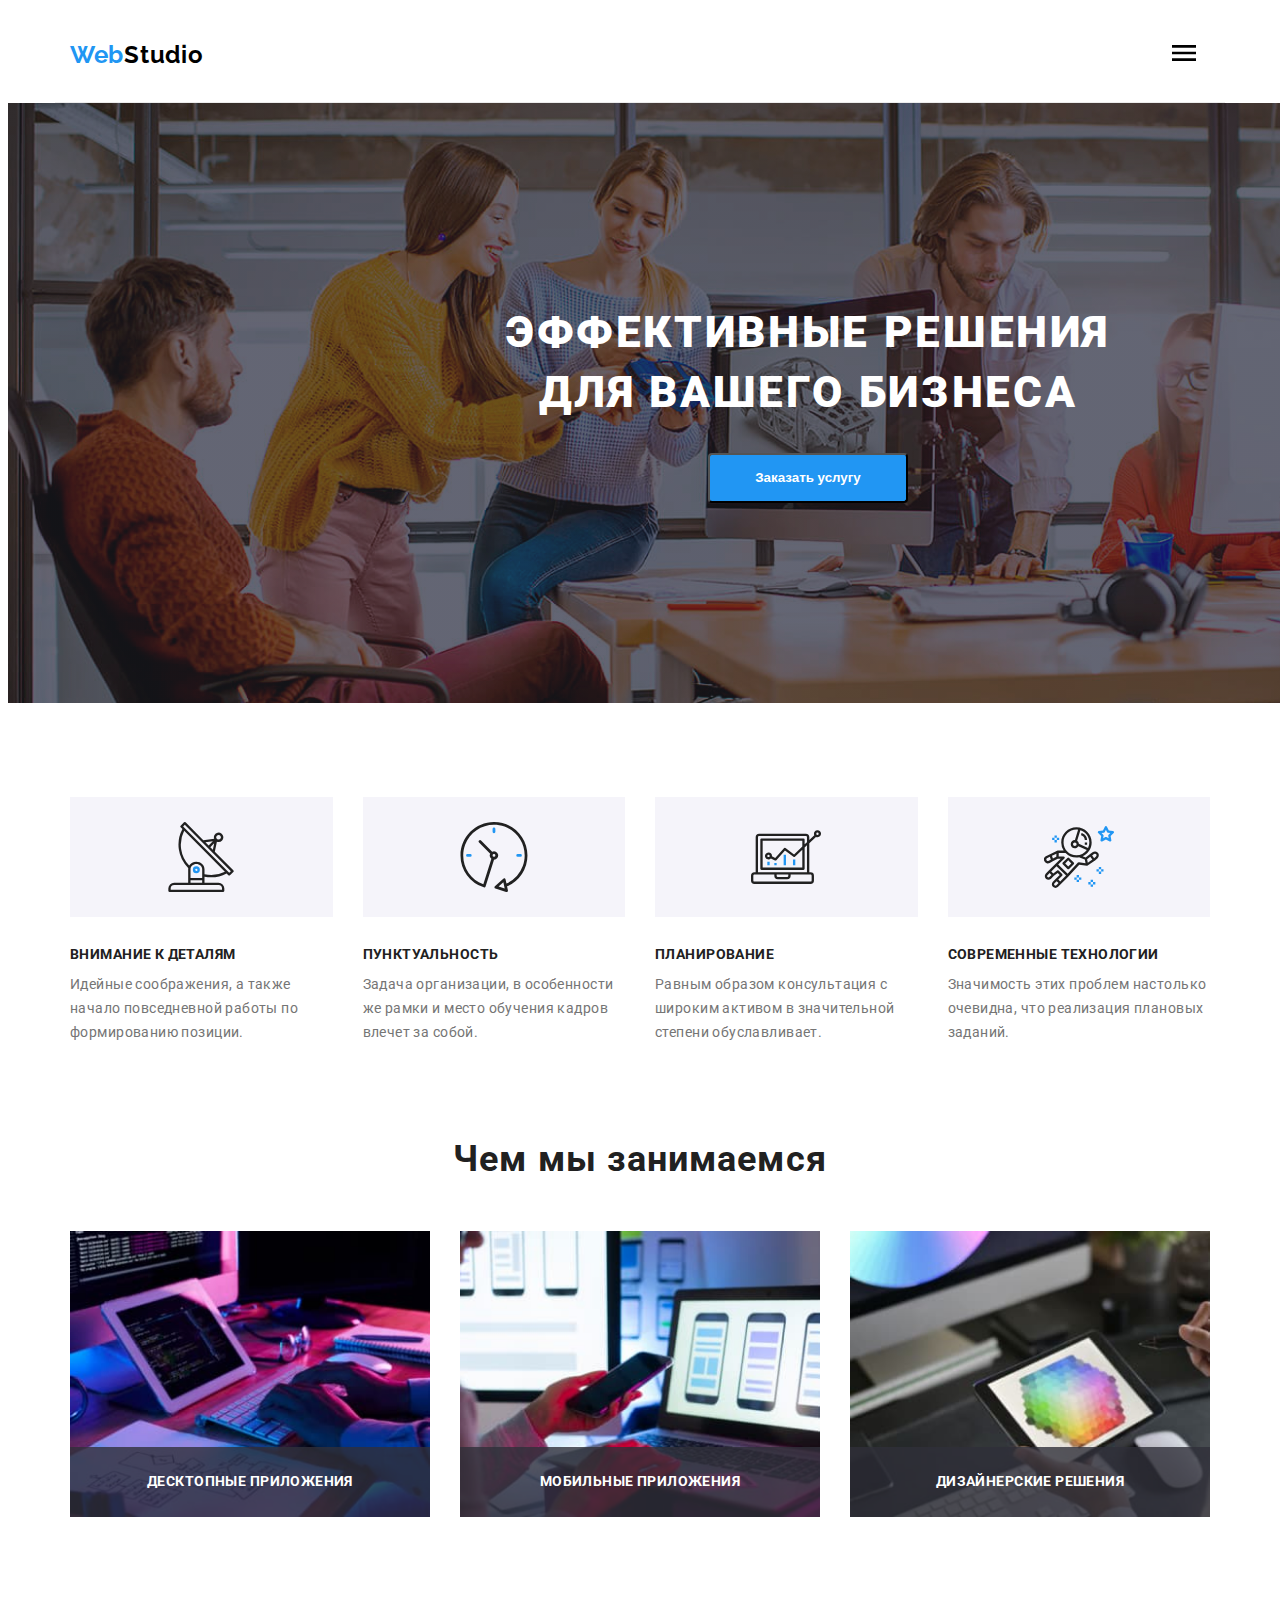
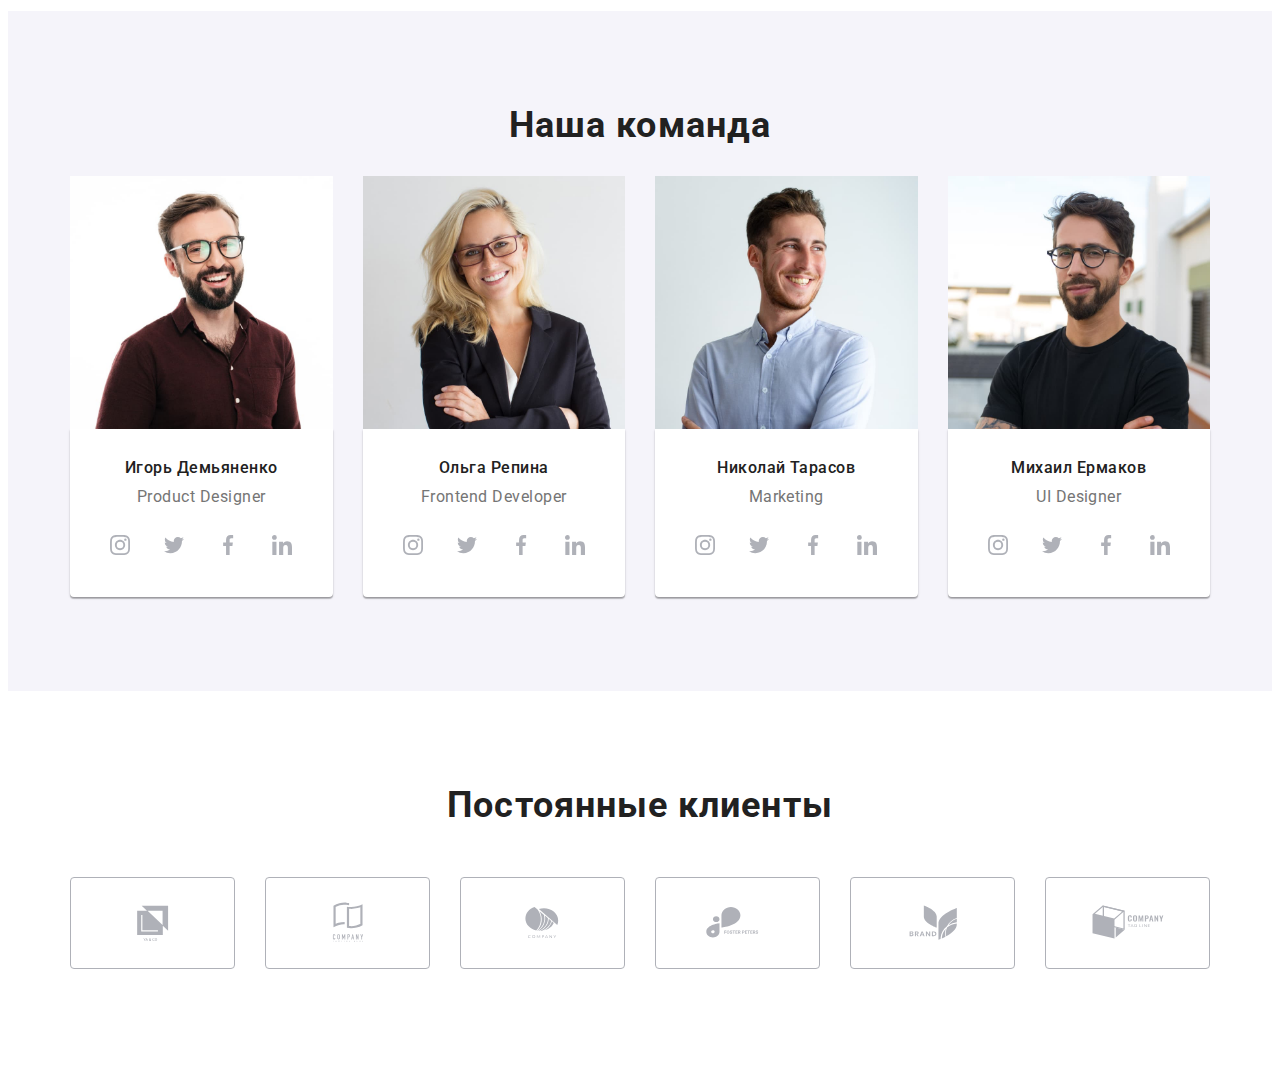
==== commit ab51b480: "mob-menu" ====
--- a/index.html
+++ b/index.html
@@ -43,8 +43,9 @@
             <svg class="open-menu-button_icon" width="40" height="40"><use href="images/icons.svg#icon-menu"></use></svg>
         </button>
     </div>
-<div class="mob-menu">
+<div class="mob-menu is-hidden">
     <div class="container">
+        <div class="mob-menu__top">
     <button type="button" class="close-menu-button">
         <svg class="close-menu-button__icon" width="40" height="40">
             <use href="images/icons.svg#icon-close"></use>
@@ -57,25 +58,28 @@
         <li class="mob-menu-list__item"><a href="./portfolio.html" class="mob-menu-list__link link">Портфолио</a></li>
         <li class="mob-menu-list__item"><a href="" class="mob-menu-list__link link">Контакты</a></li>
     </ul>
+        </div>
+        <div class="mob-menu__bottom">
     <ul class="mob-menu-contacts-list list">
         <li class="mob-menu-contacts-list__item"><a href="tel:+380961111111" class="link mob-menu-contacts-list__link link mob-menu-contacts-list__link--accented">+38 096 111 11 11</a></li>
         <li class="mob-menu-contacts-list__item"><a href="mailto:info@devstudio.com" class="link mob-menu-contacts-list__link">info@devstudio.com</a></li>
         
     </ul>
     <ul class="mob-menu-social-list list">
-        <li class="social-list__item">
-            <a href="" class="social-list__link  link">instagram</a>
+        <li class="mob-menu-social-list__item">
+            <a href="" class="mob-menu-social-list__link  link">instagram</a>
         </li>
-        <li class="social-list__item">
-            <a href="" class="social-list__link  link">twitter</a>
+        <li class="mob-menu-social-list__item">
+            <a href="" class="mob-menu-social-list__link  link">twitter</a>
         </li>
-        <li class="social-list__item">
-            <a href="" class="social-list__link  link"> facebook</a>
+        <li class="mob-menu-social-list__item">
+            <a href="" class="mob-menu-social-list__link  link"> facebook</a>
         </li>
-        <li class="social-list__item">
-            <a href="" class="social-list__link link">linkedin</a>
+        <li class="mob-menu-social-list__item">
+            <a href="" class="mob-menu-social-list__link link">linkedin</a>
         </li>
     </ul>
+        </div>
 </div>
 </div>
     </header>
@@ -429,5 +433,6 @@
     </div>
 </div>
 <script src="./js/modal.js"></script>
+<script src="./js/menu.js"></script>
 </body>
 </html>--- a/css/main.min.css
+++ b/css/main.min.css
@@ -1,2 +1,2 @@
-html{box-sizing:border-box}*,*::before,*::after{box-sizing:inherit}p,h1,h2,h3,h4,h5,h6{margin:0}ul{margin:0;padding:0;list-style:none}img{display:block;max-width:100%;height:auto}address{font-style:normal}body{background-color:var(--white-color);color:var(--primary-text-color);font-family:Roboto, Sans-serif}.title{color:var(--secondary-text-color)}.link{text-decoration:none}:root{--primary-text-color: #757575;--secondary-text-color: #212121;--accent-text-color: #2196f3;--white-color: #ffffff;--background-aditional-color: #f5f4fa;--background-accent-color: #2f303a;--secondary-logo-color: #000000;--header-border-color: #ececec;--border-color: #eeeeee;--background-hero-color: #c4c4c4;--transition-duration-timing-function: 250ms cubic-bezier(0.4, 0, 0.2, 1)}.visually-hidden{position:absolute;width:1px;height:1px;margin:-1px;border:0;padding:0;white-space:nowrap;clip-path:inset(100%);clip:rect(0 0 0 0);overflow:hidden}.button{font-family:inherit;cursor:pointer;transition:color var(--transition-duration-timing-function),background-color var(--transition-duration-timing-function)}.button:hover,.button:focus{color:var(--white-color);background-color:var(--accent-text-color)}.container{width:100%;padding-left:15px;padding-right:15px;margin:0 auto}.container-title{margin-bottom:50px}@media screen and (min-width: 480px){.container{max-width:450px}}@media screen and (min-width: 768px){.container{max-width:738px}}@media screen and (min-width: 1200px){.container{max-width:1170px}}.section{padding-top:94px;padding-bottom:94px}svg{fill:currentColor}.backdrop{width:100%;height:100%;padding:93px 15px;background-color:rgba(0,0,0,0.1);position:fixed;top:0;left:0;transition:opacity var(--transition-duration-timing-function),visibility var(--transition-duration-timing-function)}@media screen and (min-width: 480px){.backdrop{padding:93px 15px}}@media screen and (min-width: 768px){.backdrop{padding:208px 159px}}@media screen and (min-width: 1200px){.backdrop{padding:0}}.modal{width:100%;height:100%;background-color:#fff;border-radius:4px;position:absolute;top:50%;left:50%;transform:scale(1) rotate(0) translate(-50%, -50%);transition:transform var(--transition-duration-timing-function);padding-top:40px;padding-right:39px;padding-bottom:40px;padding-left:41px}.backdrop.is-hidden .modal{transform:scale(3.5) rotate(90deg)}@media screen and (min-width: 1200px){.modal{width:528px;min-height:581px}}.modal-close{cursor:pointer;position:absolute;top:8px;right:8px;width:30px;height:30px;background-color:transparent;border:1px solid rgba(0,0,0,0.1);border-radius:50%;display:flex;align-items:center;justify-content:center;transition:color var(--transition-duration-timing-function)}.modal-close:hover,.modal-close:focus{color:var(--accent-text-color)}.is-hidden{visibility:hidden;opacity:0;pointer-events:none}.modal-title{font-weight:700;font-size:20px;line-height:1.15;text-align:center;color:var(--secondary-text-color);letter-spacing:0.03em;margin-bottom:12px}.modal-label{font-weight:400;font-size:12px;line-height:1.16;color:var(--primary-text-color);letter-spacing:0.01em;margin-bottom:4px}.modal-input{width:100%;height:40px;border:1px solid rgba(33,33,33,0.2);border-radius:4px;transition:outline-color var(--transition-duration-timing-function)}.modal-input:focus{outline-color:var(--accent-text-color);padding-left:42px}.modal-form-field{margin-bottom:10px}.modal-button{display:block;margin:0 auto;padding:10px 55px;border:none;border-radius:4px;color:var(--white-color);background-color:var(--accent-text-color);font-weight:700;font-size:16px;line-height:1.8;transition:background-color var(--transition-duration-timing-function),box-shadow var(--transition-duration-timing-function)}.modal-button:hover{background-color:#188ce8;box-shadow:0px 4px 4px rgba(0,0,0,0.15)}.modal-text{width:100%;height:120px;resize:none;padding:12px 16px;border:1px solid rgba(33,33,33,0.2);border-radius:4px;margin-bottom:20px;transition:outline-color var(--transition-duration-timing-function)}.modal-text:focus{outline-color:var(--accent-text-color)}.modal-input-field{position:relative}.input-icon{fill:var(--secondary-text-color);position:absolute;top:50%;left:12px;transform:translateY(-50%);transition:fill var(--transition-duration-timing-function)}.modal-input:focus ~ .input-icon{fill:var(--accent-text-color)}.modal-check-text{font-weight:400;font-size:14px;line-height:1.71;letter-spacing:0.03em;color:var(--primary-text-color);display:flex;justify-content:center;align-items:center}.modal-check-text span{width:16px;height:15px;border:2px solid #000000;margin-right:8.38px;border-radius:2px;display:flex;align-items:center;justify-content:center;transition:background-color var(--transition-duration-timing-function),border var(--transition-duration-timing-function)}.modal-check:checked+.modal-check-text span{background-color:var(--accent-text-color);border:none}.modal-check-link{display:block;color:var(--accent-text-color);text-decoration-skip-ink:none;margin-left:3px}.modal-text-form-field{margin-bottom:30px}.icon-check{fill:transparent;transition:fill var(--transition-duration-timing-function)}.modal-check:checked+.modal-check-text .icon-check{fill:var(--white-color)}.social-list{display:flex;justify-content:center}.social-list__item{display:flex;width:44px;height:44px}.social-list__item+.social-list__item{margin-left:10px}.social-list__link{width:100%;height:100%;border-radius:50%;display:flex;align-items:center;justify-content:center;transition:color var(--transition-duration-timing-function),background-color var(--transition-duration-timing-function)}.social-list__link:hover,.social-list__link:focus{background-color:var(--accent-text-color);color:var(--white-color)}.social-list__link--light{color:#afb1b8}.social-list__link--dark-bg{background-color:rgba(255,255,255,0.1);color:var(--white-color)}.logo__link{font-family:Raleway, sans-serif;font-weight:700;font-size:24px;line-height:calc(28px / 24px);letter-spacing:0.03em;text-decoration:none}.logo__accent{color:var(--accent-text-color)}.logo__part-logo--black{color:var(--secondary-logo-color)}.logo__part-logo--white{color:var(--white-color)}.address{font-weight:400;font-size:14px;line-height:1.46;letter-spacing:0.03em;color:var(--white-color);margin-top:20px;margin-bottom:9px}.contacts-list{display:none;align-items:center;margin-left:auto}.contacts-list__item{display:flex;margin-right:50px}.contacts-list__item:last-child{margin-right:0}.contacts-list__link{display:flex;align-items:center;color:inherit;font-weight:500;font-size:14px;line-height:1.14;letter-spacing:0.02em;transition:color var(--transition-duration-timing-function)}.contacts-list__link:hover,.contacts-list__link:focus{color:var(--accent-text-color)}.contacts-list__icon{margin-right:10px}.mob-menu{position:fixed;background-color:#ffffff;top:0;width:100vw;height:100vh;z-index:5;padding-top:48px;padding-bottom:48px}.open-menu-button{background-color:transparent;border:none}.open-menu-button__icon{margin-left:auto}.header-container{display:flex;align-items:center;justify-content:space-between;width:100%;border-bottom:1px solid var(--header-border-color);padding-top:24px;padding-bottom:25px}.header-navigation{display:flex;align-items:center}.mob-menu{position:fixed;background-color:#ffffff;top:0;width:100vw;height:100vh;z-index:5;padding-top:48px;padding-bottom:48px}.open-menu-button{background-color:transparent;border:none}.open-menu-button__icon{margin-left:auto}.close-menu-button{display:block;margin-left:auto;background-color:transparent;border:none}.mob-menu-list__item:not(:last-child){margin-bottom:32px}.mob-menu-list__link{font-weight:500;font-size:40px;line-height:1.17;letter-spacing:0.02em;color:var(--secondary-text-color)}.mob-menu-list__link--current{color:var(--accent-text-color);position:relative}.mob-menu-contacts-list__link--accented{font-weight:500;font-size:34px;line-height:1.17;letter-spacing:0.02em;color:var(--accent-text-color)}.mob-menu-contacts-list__item{margin-bottom:32px}.navigation-list{display:flex;align-items:center}.navigation-list__item{display:none}.navigation-list__item:last-child{margin-right:0}.navigation-list__link{color:var(--secondary-text-color);font-weight:500;font-size:14px;line-height:1.14;letter-spacing:0.02em;transition:color var(--transition-duration-timing-function)}.navigation-list__link:hover,.navigation-list__link:focus{color:var(--accent-text-color)}.navigation-list__link--current{color:var(--accent-text-color);position:relative}.navigation-list__link--current::after{content:"";width:100%;height:4px;background-color:var(--accent-text-color);position:absolute;border-radius:2px;left:0;bottom:-32px;transition:color var(--transition-duration-timing-function)}.navigation-list__link--current::after:hover,.navigation-list__link--current::after:focus{color:var(--accent-text-color)}.hero{margin-left:auto;margin-right:auto;width:100%;height:400px;background-size:cover;background-color:var(--background-hero-color);background-image:linear-gradient(to right, rgba(47,48,58,0.4), rgba(47,48,58,0.4)),url("../images/mob/hero-mob-1x.png");background-repeat:no-repeat;background-position:center}@media (min-device-pixel-ratio: 2), (min-resolution: 192dpi), (min-resolution: 2dppx){.hero{background-image:linear-gradient(to right, rgba(47,48,58,0.4), rgba(47,48,58,0.4)),url("../images/mob/hero-mob-2x.png")}}@media screen and (min-width: 480px){.hero{width:480px}}@media screen and (min-width: 768px){.hero{width:768px;background-image:linear-gradient(to right, rgba(47,48,58,0.4), rgba(47,48,58,0.4)),url("../images/tab/hero-tab-1x.png")}}@media screen and (min-width: 768px) and (min-device-pixel-ratio: 2), screen and (min-width: 768px) and (min-resolution: 192dpi), screen and (min-width: 768px) and (min-resolution: 2dppx){.hero{background-image:linear-gradient(to right, rgba(47,48,58,0.4), rgba(47,48,58,0.4)),url("../images/tab/hero-tab-2x.png")}}@media screen and (min-width: 1200px){.hero{width:1600px;min-height:600px;background-image:linear-gradient(to right, rgba(47,48,58,0.4), rgba(47,48,58,0.4)),url("../images/desktop/hero-desktop-1x.png");margin-left:auto;margin-right:auto;padding-top:200px;padding-bottom:200px;background-repeat:no-repeat;background-position:center}}@media screen and (min-width: 1200px) and (min-device-pixel-ratio: 2), screen and (min-width: 1200px) and (min-resolution: 192dpi), screen and (min-width: 1200px) and (min-resolution: 2dppx){.hero{background-image:linear-gradient(to right, rgba(47,48,58,0.4), rgba(47,48,58,0.4)),url("../images/desktop/hero-desktop-2x.png")}}.hero__title{color:var(--white-color);font-weight:900;font-size:26px;line-height:1.61;letter-spacing:0.06em;text-align:center;text-transform:uppercase;margin-bottom:30px;margin-left:auto;margin-right:auto}@media screen and (min-width: 480px){.hero__title{width:360px}}@media screen and (min-width: 1200px){.hero__title{width:696px;font-size:44px;line-height:1.36;justify-content:center}}.hero__button{display:block;margin:0 auto;font-weight:700;min-width:200px;min-height:50px;border-radius:4px;padding:10px 32px;cursor:pointer;background-color:var(--accent-text-color);color:var(--white-color)}.benefits-list{margin-bottom:-30px}@media screen and (min-width: 480px){.benefits-list{padding-left:15px;padding-right:15px}}@media screen and (min-width: 768px){.benefits-list{display:flex;flex-wrap:wrap;margin-left:-15px;margin-top:-15px;padding-left:0;padding-right:0}}@media screen and (min-width: 1200px){.benefits-list{margin-left:-30px;margin-top:-30px;padding-left:0;padding-right:0}}.benefits-list__item{margin-bottom:30px}@media screen and (min-width: 768px){.benefits-list__item{flex-basis:calc(100% / 2 - 15px);margin-left:15px;margin-top:15px}}@media screen and (min-width: 1200px){.benefits-list__item{flex-basis:calc(100% / 4 - 30px);margin-left:30px;margin-top:30px}}.benefits-list__item-block{display:flex;justify-content:center;align-items:center;width:100%;height:120px;background-color:#f5f4fa;margin-bottom:30px}.benefits-list__title{font-weight:700;font-size:14px;line-height:1.14;letter-spacing:0.03em;text-transform:uppercase;color:var(--secondary-text-color);margin-bottom:10px;text-align:center}@media screen and (min-width: 768px){.benefits-list__title{text-align:start}}.benefits-list__text{font-family:400;font-size:14px;line-height:1.71;letter-spacing:0.03em}.work{padding-top:0}@media screen and (max-width: 1199px){.work{display:none}}.work__title{font-weight:700;font-size:36px;line-height:1.16;text-align:center;letter-spacing:0.03em;color:var(--secondary-text-color);margin-bottom:50px}.work-list{display:flex;flex-wrap:wrap;margin-left:-30px;margin-top:-30px}.work-list__item{flex-basis:calc(100% / 3 - 30px);margin-left:30px;margin-top:30px}.work-description{position:relative}.work-description__text{width:100%;height:70px;bottom:0;left:0;font-weight:700;font-style:normal;font-size:14px;line-height:1.14;letter-spacing:0.03em;text-transform:uppercase;color:var(--white-color);position:absolute;background-color:rgba(47,48,58,0.8);vertical-align:top;display:flex;justify-content:center;align-items:center}.team{margin-left:auto;margin-right:auto;background-color:var(--background-aditional-color)}.team__title{font-weight:700;font-size:28px;line-height:1.17;text-align:center;letter-spacing:0.03em;color:var(--secondary-text-color);margin-bottom:30px}@media screen and (min-width: 1200px){.team__title{font-size:36px;line-height:1.16}}.team-item__text{font-size:16px;line-height:1.18;text-align:center;letter-spacing:0.03em;margin-bottom:16px}.team-item__title{font-weight:500;font-size:16px;line-height:1.18;text-align:center;letter-spacing:0.03em;color:var(--secondary-text-color);margin-bottom:10px}.team-list__picture{display:block;height:auto}img{width:100%}.team-list{margin-bottom:-30px}@media screen and (min-width: 768px){.team-list{display:flex;flex-wrap:wrap;margin-left:-15px;margin-top:-15px;padding-left:0;padding-right:0}}@media screen and (min-width: 1200px){.team-list{margin-left:-30px;margin-top:-30px;margin-bottom:0;padding-left:0;padding-right:0}}.team-list__item{margin:0 auto;align-items:center;margin-bottom:30px}@media screen and (min-width: 768px){.team-list__item{flex-basis:calc(100% / 2 - 15px);margin-left:15px;margin-top:15px}}@media screen and (min-width: 1200px){.team-list__item{flex-basis:calc(100% / 4 - 30px);margin-left:30px;margin-top:30px;margin-bottom:0}}.team-item{display:block;padding-top:30px;padding-bottom:30px;background:var(--white-color);box-shadow:0px 1px 3px rgba(0,0,0,0.12),0px 1px 1px rgba(0,0,0,0.14),0px 2px 1px rgba(0,0,0,0.2);border-radius:0px 0px 4px 4px}.clients__title{font-weight:700;font-size:28px;line-height:1.17;text-align:center;letter-spacing:0.03em;color:var(--secondary-text-color);margin-bottom:30px}@media screen and (min-width: 1200px){.clients__title{font-size:36px;line-height:1.16;margin-bottom:50px}}.clients__list{display:flex;justify-content:center;align-items:center;flex-wrap:wrap;margin-left:-30px;margin-top:-30px}@media screen and (min-width: 1200px){.clients__list{flex-wrap:nowrap;margin:0}}.clients__item{width:210px;height:92px;display:flex;justify-content:center;align-items:center;flex-basis:calc(100% / 2 - 30px);margin-left:30px;margin-top:30px}@media screen and (min-width: 768px){.clients__item{flex-basis:calc(100% / 3 - 30px)}}@media screen and (min-width: 1200px){.clients__item{margin-left:0;margin-top:0}}@media screen and (min-width: 1200px){.clients__item+.clients__item{margin-left:30px}}.clients__link{width:100%;height:100%;border:1px solid #afb1b8;border-radius:4px;display:flex;justify-content:center;align-items:center;color:#afb1b8;transition:color var(--transition-duration-timing-function),border-color var(--transition-duration-timing-function)}.clients__link:hover,.clients__link:focus{color:var(--accent-text-color);border-color:var(--accent-text-color)}.clients__icon{width:106px;height:60px}.footer-container{display:flex;justify-content:start;align-items:baseline;align-content:space-between}.footer{background-color:var(--background-accent-color);padding-top:60px;padding-bottom:60px}.address-block{margin-right:60px}.footer-contacts{font-size:14px;font-weight:400;line-height:1.71;letter-spacing:0.03em;color:rgba(255,255,255,0.6)}.footer-contacts__item{margin-bottom:9px}.footer-contacts__item:last-child{margin-bottom:0}.footer-contacts__link{font-weight:400;font-size:14px;line-height:1.71;letter-spacing:0.03em;color:rgba(255,255,255,0.6);transition:color var(--transition-duration-timing-function)}.footer-contacts__link:hover,.footer-contacts__link:focus{color:var(--accent-text-color)}.join{margin-right:88px}.join__title{font-style:700;font-size:14px;line-height:1.14;letter-spacing:0.03em;color:var(--white-color);margin-bottom:20px;display:flex;text-transform:uppercase}.subscribe__title{font-style:700;font-size:14px;line-height:1.14;letter-spacing:0.03em;color:var(--white-color);margin-bottom:20px;display:flex;text-transform:uppercase}.form-field{display:flex}.form-field__input{width:350px;height:50px;background-color:transparent;border:1px solid rgba(255,255,255,0.3);border-radius:4px;padding-left:16px;color:var(--white-color);transition:box-shadow var(--transition-duration-timing-function)}.form-field__input:hover,.form-field__input:focus{box-shadow:0px 4px 4px rgba(0,0,0,0.15)}.form-field__input::placeholder{color:rgba(255,255,255,0.6);font-style:400;font-size:16px;line-height:1.25;letter-spacing:0.03em;align-items:center}.form-field__button{margin-left:12px;background-color:var(--accent-text-color);color:var(--white-color);border:none;border-radius:4px;padding:10px 28px 10px 29px;display:flex;justify-content:center;align-items:center;cursor:pointer}.form-field__icon{margin-left:10px}.filters-list{display:flex;justify-content:center;margin-bottom:50px}.filters-list__button{border:none;display:inline-block;padding:6px 22px;border-radius:4px;font-weight:500;font-size:16px;line-height:1.62;text-align:center;letter-spacing:0.03em;color:var(--secondary-text-color);margin-left:8px;transition:box-shadow var(--transition-duration-timing-function)}.filters-list__button:hover{box-shadow:0px 3px 1px rgba(0,0,0,0.1),0px 1px 2px rgba(0,0,0,0.08),0px 2px 2px rgba(0,0,0,0.12)}.filters-list__button:focus{box-shadow:0px 3px 1px rgba(0,0,0,0.1),0px 1px 2px rgba(0,0,0,0.08),0px 2px 2px rgba(0,0,0,0.12)}.filters-list__button--current{color:var(--white-color);background-color:var(--accent-text-color);width:73px;box-shadow:0px 3px 1px rgba(0,0,0,0.1),0px 1px 2px rgba(0,0,0,0.08),0px 2px 2px rgba(0,0,0,0.12);transition:box-shadow var(--transition-duration-timing-function)}.filters-list__button--current:hover{box-shadow:0px 3px 1px rgba(0,0,0,0.1),0px 1px 2px rgba(0,0,0,0.08),0px 2px 2px rgba(0,0,0,0.12)}.filters-list__button--current:focus{box-shadow:0px 3px 1px rgba(0,0,0,0.1),0px 1px 2px rgba(0,0,0,0.08),0px 2px 2px rgba(0,0,0,0.12)}.projects-list{display:flex;flex-wrap:wrap;margin-left:-30px;margin-top:-30px}.projects-content__title{font-weight:700;font-size:18px;line-height:2;letter-spacing:0.06em;color:var(--secondary-text-color);margin-bottom:4px}.projects-content__text{font-size:16px;line-height:1.87;letter-spacing:0.03em;color:var(--primary-text-color)}.projects-list__item{flex-basis:calc(100% / 3 - 30px);margin-left:30px;margin-top:30px}.projects-list__link{display:inline-block;transition:box-shadow var(--transition-duration-timing-function)}.projects-list__link:hover{cursor:pointer;box-shadow:0px 3px 1px rgba(0,0,0,0.1),0px 1px 2px rgba(0,0,0,0.08),0px 2px 2px rgba(0,0,0,0.12)}.projects-content{padding-top:20px;padding-bottom:20px;padding-left:24px;border-bottom:1px solid var(--border-color);border-left:1px solid var(--border-color);border-right:1px solid var(--border-color)}.projects-wrap{position:relative;overflow:hidden}.projects-wrap__text{position:absolute;top:0;left:0;font-style:400;font-size:18px;line-height:1.33;letter-spacing:3%;color:var(--white-color);background-color:rgba(33,150,243,0.9);height:100%;padding:63px 24px;overflow:auto;transform:translateY(101%);transition:transform var(--transition-duration-timing-function)}.projects-list__item:hover .projects-wrap__text{transform:translateY(-1px)}
+html{box-sizing:border-box}*,*::before,*::after{box-sizing:inherit}p,h1,h2,h3,h4,h5,h6{margin:0}ul{margin:0;padding:0;list-style:none}img{display:block;max-width:100%;height:auto}address{font-style:normal}body{background-color:var(--white-color);color:var(--primary-text-color);font-family:Roboto, Sans-serif}.title{color:var(--secondary-text-color)}.link{text-decoration:none}:root{--primary-text-color: #757575;--secondary-text-color: #212121;--accent-text-color: #2196f3;--white-color: #ffffff;--background-aditional-color: #f5f4fa;--background-accent-color: #2f303a;--secondary-logo-color: #000000;--header-border-color: #ececec;--border-color: #eeeeee;--background-hero-color: #c4c4c4;--transition-duration-timing-function: 250ms cubic-bezier(0.4, 0, 0.2, 1)}.visually-hidden{position:absolute;width:1px;height:1px;margin:-1px;border:0;padding:0;white-space:nowrap;clip-path:inset(100%);clip:rect(0 0 0 0);overflow:hidden}.button{font-family:inherit;cursor:pointer;transition:color var(--transition-duration-timing-function),background-color var(--transition-duration-timing-function)}.button:hover,.button:focus{color:var(--white-color);background-color:var(--accent-text-color)}.container{width:100%;padding-left:15px;padding-right:15px;margin:0 auto}.container-title{margin-bottom:50px}@media screen and (min-width: 480px){.container{max-width:450px}}@media screen and (min-width: 768px){.container{max-width:738px}}@media screen and (min-width: 1200px){.container{max-width:1170px}}.section{padding-top:94px;padding-bottom:94px}svg{fill:currentColor}.backdrop{width:100%;height:100%;padding:93px 15px;background-color:rgba(0,0,0,0.1);position:fixed;top:0;left:0;transition:opacity var(--transition-duration-timing-function),visibility var(--transition-duration-timing-function)}@media screen and (min-width: 480px){.backdrop{padding:93px 15px}}@media screen and (min-width: 768px){.backdrop{padding:208px 159px}}@media screen and (min-width: 1200px){.backdrop{padding:0}}.modal{width:100%;height:100%;background-color:#fff;border-radius:4px;position:absolute;top:50%;left:50%;transform:scale(1) rotate(0) translate(-50%, -50%);transition:transform var(--transition-duration-timing-function);padding-top:40px;padding-right:39px;padding-bottom:40px;padding-left:41px}.backdrop.is-hidden .modal{transform:scale(3.5) rotate(90deg)}@media screen and (min-width: 1200px){.modal{width:528px;min-height:581px}}.modal-close{cursor:pointer;position:absolute;top:8px;right:8px;width:30px;height:30px;background-color:transparent;border:1px solid rgba(0,0,0,0.1);border-radius:50%;display:flex;align-items:center;justify-content:center;transition:color var(--transition-duration-timing-function)}.modal-close:hover,.modal-close:focus{color:var(--accent-text-color)}.is-hidden{visibility:hidden;opacity:0;pointer-events:none}.modal-title{font-weight:700;font-size:20px;line-height:1.15;text-align:center;color:var(--secondary-text-color);letter-spacing:0.03em;margin-bottom:12px}.modal-label{font-weight:400;font-size:12px;line-height:1.16;color:var(--primary-text-color);letter-spacing:0.01em;margin-bottom:4px}.modal-input{width:100%;height:40px;border:1px solid rgba(33,33,33,0.2);border-radius:4px;transition:outline-color var(--transition-duration-timing-function)}.modal-input:focus{outline-color:var(--accent-text-color);padding-left:42px}.modal-form-field{margin-bottom:10px}.modal-button{display:block;margin:0 auto;padding:10px 55px;border:none;border-radius:4px;color:var(--white-color);background-color:var(--accent-text-color);font-weight:700;font-size:16px;line-height:1.8;transition:background-color var(--transition-duration-timing-function),box-shadow var(--transition-duration-timing-function)}.modal-button:hover{background-color:#188ce8;box-shadow:0px 4px 4px rgba(0,0,0,0.15)}.modal-text{width:100%;height:120px;resize:none;padding:12px 16px;border:1px solid rgba(33,33,33,0.2);border-radius:4px;margin-bottom:20px;transition:outline-color var(--transition-duration-timing-function)}.modal-text:focus{outline-color:var(--accent-text-color)}.modal-input-field{position:relative}.input-icon{fill:var(--secondary-text-color);position:absolute;top:50%;left:12px;transform:translateY(-50%);transition:fill var(--transition-duration-timing-function)}.modal-input:focus ~ .input-icon{fill:var(--accent-text-color)}.modal-check-text{font-weight:400;font-size:14px;line-height:1.71;letter-spacing:0.03em;color:var(--primary-text-color);display:flex;justify-content:center;align-items:center}.modal-check-text span{width:16px;height:15px;border:2px solid #000000;margin-right:8.38px;border-radius:2px;display:flex;align-items:center;justify-content:center;transition:background-color var(--transition-duration-timing-function),border var(--transition-duration-timing-function)}.modal-check:checked+.modal-check-text span{background-color:var(--accent-text-color);border:none}.modal-check-link{display:block;color:var(--accent-text-color);text-decoration-skip-ink:none;margin-left:3px}.modal-text-form-field{margin-bottom:30px}.icon-check{fill:transparent;transition:fill var(--transition-duration-timing-function)}.modal-check:checked+.modal-check-text .icon-check{fill:var(--white-color)}.social-list{display:flex;justify-content:center}.social-list__item{display:flex;width:44px;height:44px}.social-list__item+.social-list__item{margin-left:10px}.social-list__link{width:100%;height:100%;border-radius:50%;display:flex;align-items:center;justify-content:center;transition:color var(--transition-duration-timing-function),background-color var(--transition-duration-timing-function)}.social-list__link:hover,.social-list__link:focus{background-color:var(--accent-text-color);color:var(--white-color)}.social-list__link--light{color:#afb1b8}.social-list__link--dark-bg{background-color:rgba(255,255,255,0.1);color:var(--white-color)}.logo__link{font-family:Raleway, sans-serif;font-weight:700;font-size:24px;line-height:calc(28px / 24px);letter-spacing:0.03em;text-decoration:none}.logo__accent{color:var(--accent-text-color)}.logo__part-logo--black{color:var(--secondary-logo-color)}.logo__part-logo--white{color:var(--white-color)}.address{font-weight:400;font-size:14px;line-height:1.46;letter-spacing:0.03em;color:var(--white-color);margin-top:20px;margin-bottom:9px}.contacts-list{display:none;align-items:center;margin-left:auto}.contacts-list__item{display:flex;margin-right:50px}.contacts-list__item:last-child{margin-right:0}.contacts-list__link{display:flex;align-items:center;color:inherit;font-weight:500;font-size:14px;line-height:1.14;letter-spacing:0.02em;transition:color var(--transition-duration-timing-function)}.contacts-list__link:hover,.contacts-list__link:focus{color:var(--accent-text-color)}.contacts-list__icon{margin-right:10px}.header-container{display:flex;align-items:center;justify-content:space-between;width:100%;border-bottom:1px solid var(--header-border-color);padding-top:24px;padding-bottom:25px}.header-navigation{display:flex;align-items:center}.mob-menu{position:fixed;background-color:#ffffff;top:0;width:100vw;height:100vh;z-index:5;padding-top:48px;padding-bottom:48px}.mob-menu .container{display:flex;flex-direction:column;justify-content:space-between;height:100%}.open-menu-button{background-color:transparent;border:none}.open-menu-button__icon{margin-left:auto}.close-menu-button{display:block;margin-left:auto;background-color:transparent;border:none}.mob-menu-list__item:not(:last-child){margin-bottom:32px}.mob-menu-list__link{font-weight:500;font-size:40px;line-height:1.17;letter-spacing:0.02em;color:var(--secondary-text-color)}.mob-menu-list__link--current{color:var(--accent-text-color);position:relative}.mob-menu-contacts-list__link{font-weight:500;font-size:24px;line-height:calc(28px / 24px);letter-spacing:0.02em;color:var(--primary-text-color)}.mob-menu-contacts-list__link--accented{font-weight:500;font-size:34px;line-height:1.17;letter-spacing:0.02em;color:var(--accent-text-color)}.mob-menu-contacts-list__item{margin-bottom:32px}.mob-menu-contacts-list{margin-bottom:64px}.mob-menu-social-list{display:flex;flex-direction:row}.mob-menu-social-list__item:not(:last-child)::after{content:"";width:22px;border:1px solid rgba(33,33,33,0.2);border-radius:90deg;margin-left:10px;margin-right:10px}.mob-menu-social-list__link{font-weight:500;font-size:18px;line-height:calc(22px / 18px);letter-spacing:0.02em;color:var(--accent-text-color)}.navigation-list{display:flex;align-items:center}.navigation-list__item{display:none}.navigation-list__item:last-child{margin-right:0}.navigation-list__link{color:var(--secondary-text-color);font-weight:500;font-size:14px;line-height:1.14;letter-spacing:0.02em;transition:color var(--transition-duration-timing-function)}.navigation-list__link:hover,.navigation-list__link:focus{color:var(--accent-text-color)}.navigation-list__link--current{color:var(--accent-text-color);position:relative}.navigation-list__link--current::after{content:"";width:100%;height:4px;background-color:var(--accent-text-color);position:absolute;border-radius:2px;left:0;bottom:-32px;transition:color var(--transition-duration-timing-function)}.navigation-list__link--current::after:hover,.navigation-list__link--current::after:focus{color:var(--accent-text-color)}.hero{margin-left:auto;margin-right:auto;width:100%;height:400px;background-size:cover;background-color:var(--background-hero-color);background-image:linear-gradient(to right, rgba(47,48,58,0.4), rgba(47,48,58,0.4)),url("../images/mob/hero-mob-1x.png");background-repeat:no-repeat;background-position:center}@media (min-device-pixel-ratio: 2), (min-resolution: 192dpi), (min-resolution: 2dppx){.hero{background-image:linear-gradient(to right, rgba(47,48,58,0.4), rgba(47,48,58,0.4)),url("../images/mob/hero-mob-2x.png")}}@media screen and (min-width: 480px){.hero{width:480px}}@media screen and (min-width: 768px){.hero{width:768px;background-image:linear-gradient(to right, rgba(47,48,58,0.4), rgba(47,48,58,0.4)),url("../images/tab/hero-tab-1x.png")}}@media screen and (min-width: 768px) and (min-device-pixel-ratio: 2), screen and (min-width: 768px) and (min-resolution: 192dpi), screen and (min-width: 768px) and (min-resolution: 2dppx){.hero{background-image:linear-gradient(to right, rgba(47,48,58,0.4), rgba(47,48,58,0.4)),url("../images/tab/hero-tab-2x.png")}}@media screen and (min-width: 1200px){.hero{width:1600px;min-height:600px;background-image:linear-gradient(to right, rgba(47,48,58,0.4), rgba(47,48,58,0.4)),url("../images/desktop/hero-desktop-1x.png");margin-left:auto;margin-right:auto;padding-top:200px;padding-bottom:200px;background-repeat:no-repeat;background-position:center}}@media screen and (min-width: 1200px) and (min-device-pixel-ratio: 2), screen and (min-width: 1200px) and (min-resolution: 192dpi), screen and (min-width: 1200px) and (min-resolution: 2dppx){.hero{background-image:linear-gradient(to right, rgba(47,48,58,0.4), rgba(47,48,58,0.4)),url("../images/desktop/hero-desktop-2x.png")}}.hero__title{color:var(--white-color);font-weight:900;font-size:26px;line-height:1.61;letter-spacing:0.06em;text-align:center;text-transform:uppercase;margin-bottom:30px;margin-left:auto;margin-right:auto}@media screen and (min-width: 480px){.hero__title{width:360px}}@media screen and (min-width: 1200px){.hero__title{width:696px;font-size:44px;line-height:1.36;justify-content:center}}.hero__button{display:block;margin:0 auto;font-weight:700;min-width:200px;min-height:50px;border-radius:4px;padding:10px 32px;cursor:pointer;background-color:var(--accent-text-color);color:var(--white-color)}.benefits-list{margin-bottom:-30px}@media screen and (min-width: 480px){.benefits-list{padding-left:15px;padding-right:15px}}@media screen and (min-width: 768px){.benefits-list{display:flex;flex-wrap:wrap;margin-left:-15px;margin-top:-15px;padding-left:0;padding-right:0}}@media screen and (min-width: 1200px){.benefits-list{margin-left:-30px;margin-top:-30px;padding-left:0;padding-right:0}}.benefits-list__item{margin-bottom:30px}@media screen and (min-width: 768px){.benefits-list__item{flex-basis:calc(100% / 2 - 15px);margin-left:15px;margin-top:15px}}@media screen and (min-width: 1200px){.benefits-list__item{flex-basis:calc(100% / 4 - 30px);margin-left:30px;margin-top:30px}}.benefits-list__item-block{display:flex;justify-content:center;align-items:center;width:100%;height:120px;background-color:#f5f4fa;margin-bottom:30px}.benefits-list__title{font-weight:700;font-size:14px;line-height:1.14;letter-spacing:0.03em;text-transform:uppercase;color:var(--secondary-text-color);margin-bottom:10px;text-align:center}@media screen and (min-width: 768px){.benefits-list__title{text-align:start}}.benefits-list__text{font-family:400;font-size:14px;line-height:1.71;letter-spacing:0.03em}.work{padding-top:0}@media screen and (max-width: 1199px){.work{display:none}}.work__title{font-weight:700;font-size:36px;line-height:1.16;text-align:center;letter-spacing:0.03em;color:var(--secondary-text-color);margin-bottom:50px}.work-list{display:flex;flex-wrap:wrap;margin-left:-30px;margin-top:-30px}.work-list__item{flex-basis:calc(100% / 3 - 30px);margin-left:30px;margin-top:30px}.work-description{position:relative}.work-description__text{width:100%;height:70px;bottom:0;left:0;font-weight:700;font-style:normal;font-size:14px;line-height:1.14;letter-spacing:0.03em;text-transform:uppercase;color:var(--white-color);position:absolute;background-color:rgba(47,48,58,0.8);vertical-align:top;display:flex;justify-content:center;align-items:center}.team{margin-left:auto;margin-right:auto;background-color:var(--background-aditional-color)}.team__title{font-weight:700;font-size:28px;line-height:1.17;text-align:center;letter-spacing:0.03em;color:var(--secondary-text-color);margin-bottom:30px}@media screen and (min-width: 1200px){.team__title{font-size:36px;line-height:1.16}}.team-item__text{font-size:16px;line-height:1.18;text-align:center;letter-spacing:0.03em;margin-bottom:16px}.team-item__title{font-weight:500;font-size:16px;line-height:1.18;text-align:center;letter-spacing:0.03em;color:var(--secondary-text-color);margin-bottom:10px}.team-list__picture{display:block;height:auto}img{width:100%}.team-list{margin-bottom:-30px}@media screen and (min-width: 768px){.team-list{display:flex;flex-wrap:wrap;margin-left:-15px;margin-top:-15px;padding-left:0;padding-right:0}}@media screen and (min-width: 1200px){.team-list{margin-left:-30px;margin-top:-30px;margin-bottom:0;padding-left:0;padding-right:0}}.team-list__item{margin:0 auto;align-items:center;margin-bottom:30px}@media screen and (min-width: 768px){.team-list__item{flex-basis:calc(100% / 2 - 15px);margin-left:15px;margin-top:15px}}@media screen and (min-width: 1200px){.team-list__item{flex-basis:calc(100% / 4 - 30px);margin-left:30px;margin-top:30px;margin-bottom:0}}.team-item{display:block;padding-top:30px;padding-bottom:30px;background:var(--white-color);box-shadow:0px 1px 3px rgba(0,0,0,0.12),0px 1px 1px rgba(0,0,0,0.14),0px 2px 1px rgba(0,0,0,0.2);border-radius:0px 0px 4px 4px}.clients__title{font-weight:700;font-size:28px;line-height:1.17;text-align:center;letter-spacing:0.03em;color:var(--secondary-text-color);margin-bottom:30px}@media screen and (min-width: 1200px){.clients__title{font-size:36px;line-height:1.16;margin-bottom:50px}}.clients__list{display:flex;justify-content:center;align-items:center;flex-wrap:wrap;margin-left:-30px;margin-top:-30px}@media screen and (min-width: 1200px){.clients__list{flex-wrap:nowrap;margin:0}}.clients__item{width:210px;height:92px;display:flex;justify-content:center;align-items:center;flex-basis:calc(100% / 2 - 30px);margin-left:30px;margin-top:30px}@media screen and (min-width: 768px){.clients__item{flex-basis:calc(100% / 3 - 30px)}}@media screen and (min-width: 1200px){.clients__item{margin-left:0;margin-top:0}}@media screen and (min-width: 1200px){.clients__item+.clients__item{margin-left:30px}}.clients__link{width:100%;height:100%;border:1px solid #afb1b8;border-radius:4px;display:flex;justify-content:center;align-items:center;color:#afb1b8;transition:color var(--transition-duration-timing-function),border-color var(--transition-duration-timing-function)}.clients__link:hover,.clients__link:focus{color:var(--accent-text-color);border-color:var(--accent-text-color)}.clients__icon{width:106px;height:60px}.footer-container{display:flex;justify-content:start;align-items:baseline;align-content:space-between}.footer{background-color:var(--background-accent-color);padding-top:60px;padding-bottom:60px}.address-block{margin-right:60px}.footer-contacts{font-size:14px;font-weight:400;line-height:1.71;letter-spacing:0.03em;color:rgba(255,255,255,0.6)}.footer-contacts__item{margin-bottom:9px}.footer-contacts__item:last-child{margin-bottom:0}.footer-contacts__link{font-weight:400;font-size:14px;line-height:1.71;letter-spacing:0.03em;color:rgba(255,255,255,0.6);transition:color var(--transition-duration-timing-function)}.footer-contacts__link:hover,.footer-contacts__link:focus{color:var(--accent-text-color)}.join{margin-right:88px}.join__title{font-style:700;font-size:14px;line-height:1.14;letter-spacing:0.03em;color:var(--white-color);margin-bottom:20px;display:flex;text-transform:uppercase}.subscribe__title{font-style:700;font-size:14px;line-height:1.14;letter-spacing:0.03em;color:var(--white-color);margin-bottom:20px;display:flex;text-transform:uppercase}.form-field{display:flex}.form-field__input{width:350px;height:50px;background-color:transparent;border:1px solid rgba(255,255,255,0.3);border-radius:4px;padding-left:16px;color:var(--white-color);transition:box-shadow var(--transition-duration-timing-function)}.form-field__input:hover,.form-field__input:focus{box-shadow:0px 4px 4px rgba(0,0,0,0.15)}.form-field__input::placeholder{color:rgba(255,255,255,0.6);font-style:400;font-size:16px;line-height:1.25;letter-spacing:0.03em;align-items:center}.form-field__button{margin-left:12px;background-color:var(--accent-text-color);color:var(--white-color);border:none;border-radius:4px;padding:10px 28px 10px 29px;display:flex;justify-content:center;align-items:center;cursor:pointer}.form-field__icon{margin-left:10px}.filters-list{display:flex;justify-content:center;margin-bottom:50px}.filters-list__button{border:none;display:inline-block;padding:6px 22px;border-radius:4px;font-weight:500;font-size:16px;line-height:1.62;text-align:center;letter-spacing:0.03em;color:var(--secondary-text-color);margin-left:8px;transition:box-shadow var(--transition-duration-timing-function)}.filters-list__button:hover{box-shadow:0px 3px 1px rgba(0,0,0,0.1),0px 1px 2px rgba(0,0,0,0.08),0px 2px 2px rgba(0,0,0,0.12)}.filters-list__button:focus{box-shadow:0px 3px 1px rgba(0,0,0,0.1),0px 1px 2px rgba(0,0,0,0.08),0px 2px 2px rgba(0,0,0,0.12)}.filters-list__button--current{color:var(--white-color);background-color:var(--accent-text-color);width:73px;box-shadow:0px 3px 1px rgba(0,0,0,0.1),0px 1px 2px rgba(0,0,0,0.08),0px 2px 2px rgba(0,0,0,0.12);transition:box-shadow var(--transition-duration-timing-function)}.filters-list__button--current:hover{box-shadow:0px 3px 1px rgba(0,0,0,0.1),0px 1px 2px rgba(0,0,0,0.08),0px 2px 2px rgba(0,0,0,0.12)}.filters-list__button--current:focus{box-shadow:0px 3px 1px rgba(0,0,0,0.1),0px 1px 2px rgba(0,0,0,0.08),0px 2px 2px rgba(0,0,0,0.12)}.projects-list{display:flex;flex-wrap:wrap;margin-left:-30px;margin-top:-30px}.projects-content__title{font-weight:700;font-size:18px;line-height:2;letter-spacing:0.06em;color:var(--secondary-text-color);margin-bottom:4px}.projects-content__text{font-size:16px;line-height:1.87;letter-spacing:0.03em;color:var(--primary-text-color)}.projects-list__item{flex-basis:calc(100% / 3 - 30px);margin-left:30px;margin-top:30px}.projects-list__link{display:inline-block;transition:box-shadow var(--transition-duration-timing-function)}.projects-list__link:hover{cursor:pointer;box-shadow:0px 3px 1px rgba(0,0,0,0.1),0px 1px 2px rgba(0,0,0,0.08),0px 2px 2px rgba(0,0,0,0.12)}.projects-content{padding-top:20px;padding-bottom:20px;padding-left:24px;border-bottom:1px solid var(--border-color);border-left:1px solid var(--border-color);border-right:1px solid var(--border-color)}.projects-wrap{position:relative;overflow:hidden}.projects-wrap__text{position:absolute;top:0;left:0;font-style:400;font-size:18px;line-height:1.33;letter-spacing:3%;color:var(--white-color);background-color:rgba(33,150,243,0.9);height:100%;padding:63px 24px;overflow:auto;transform:translateY(101%);transition:transform var(--transition-duration-timing-function)}.projects-list__item:hover .projects-wrap__text{transform:translateY(-1px)}
 /*# sourceMappingURL=main.min.css.map */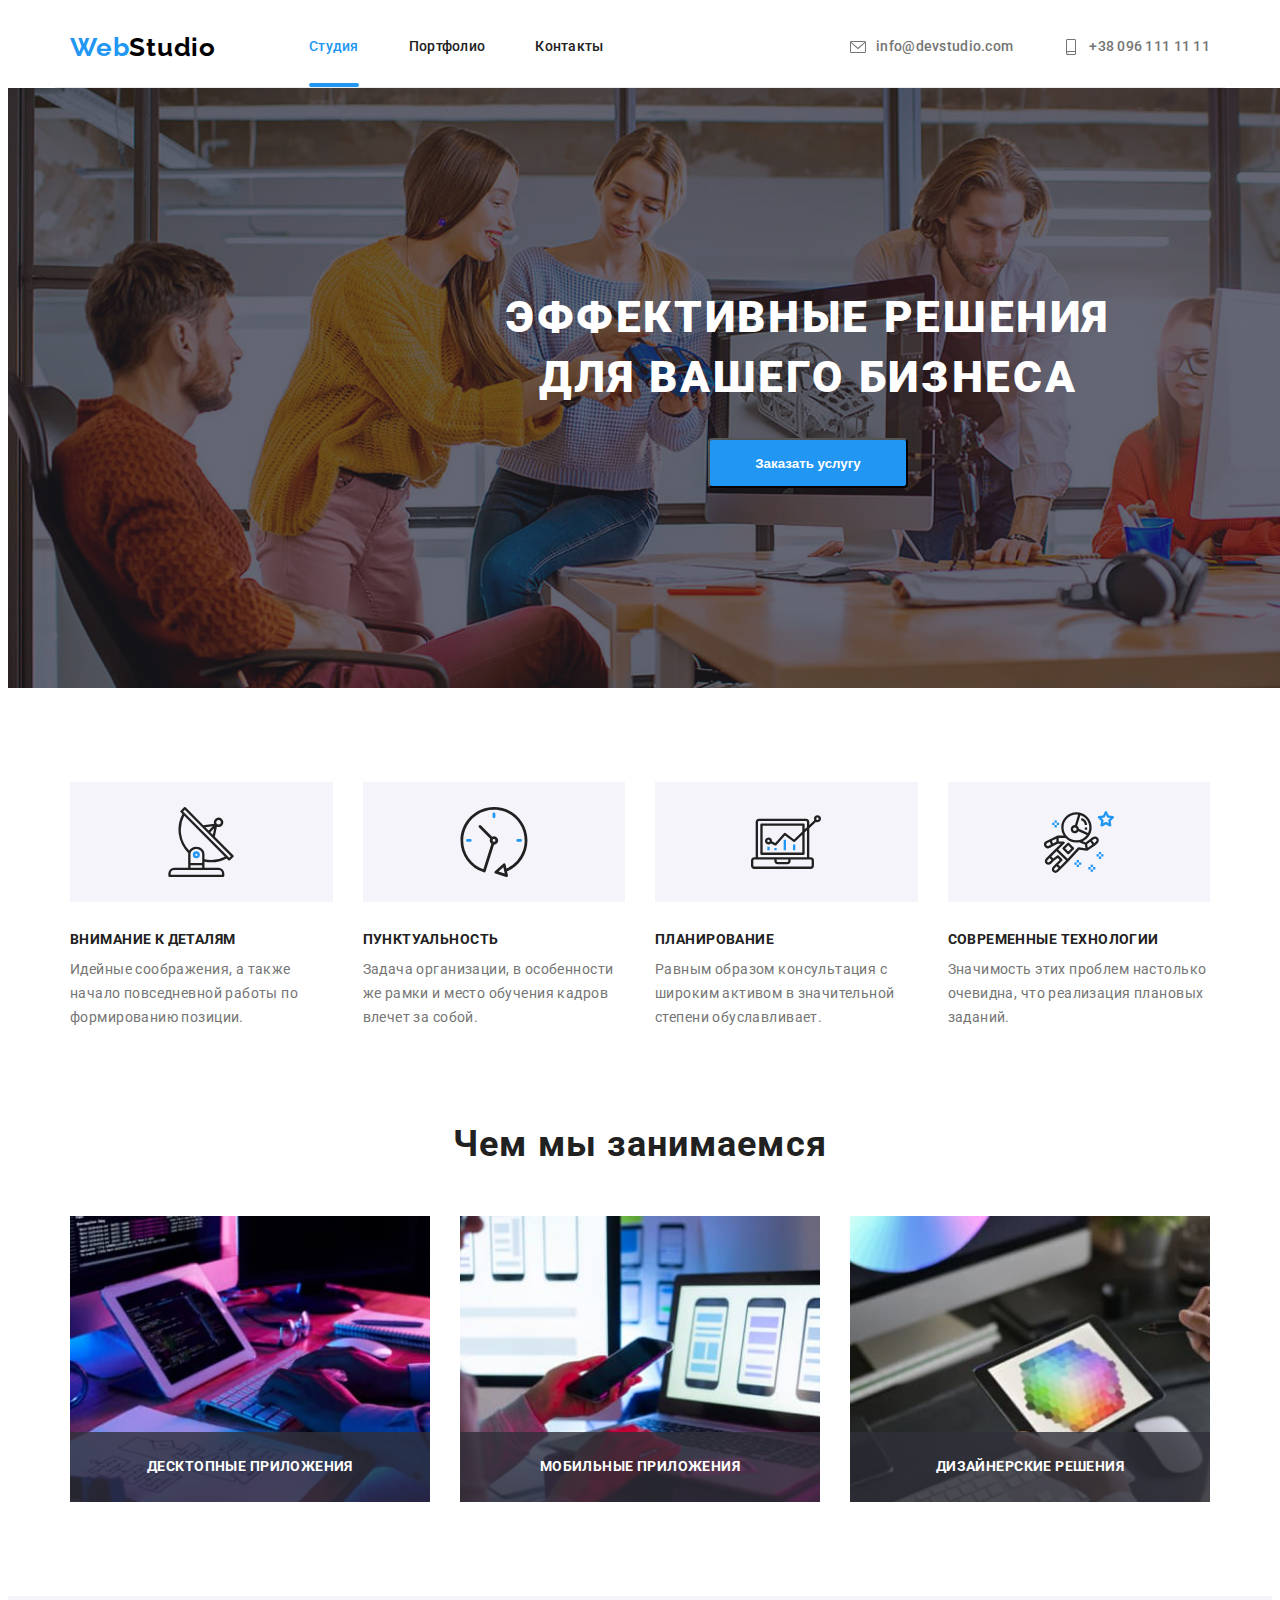
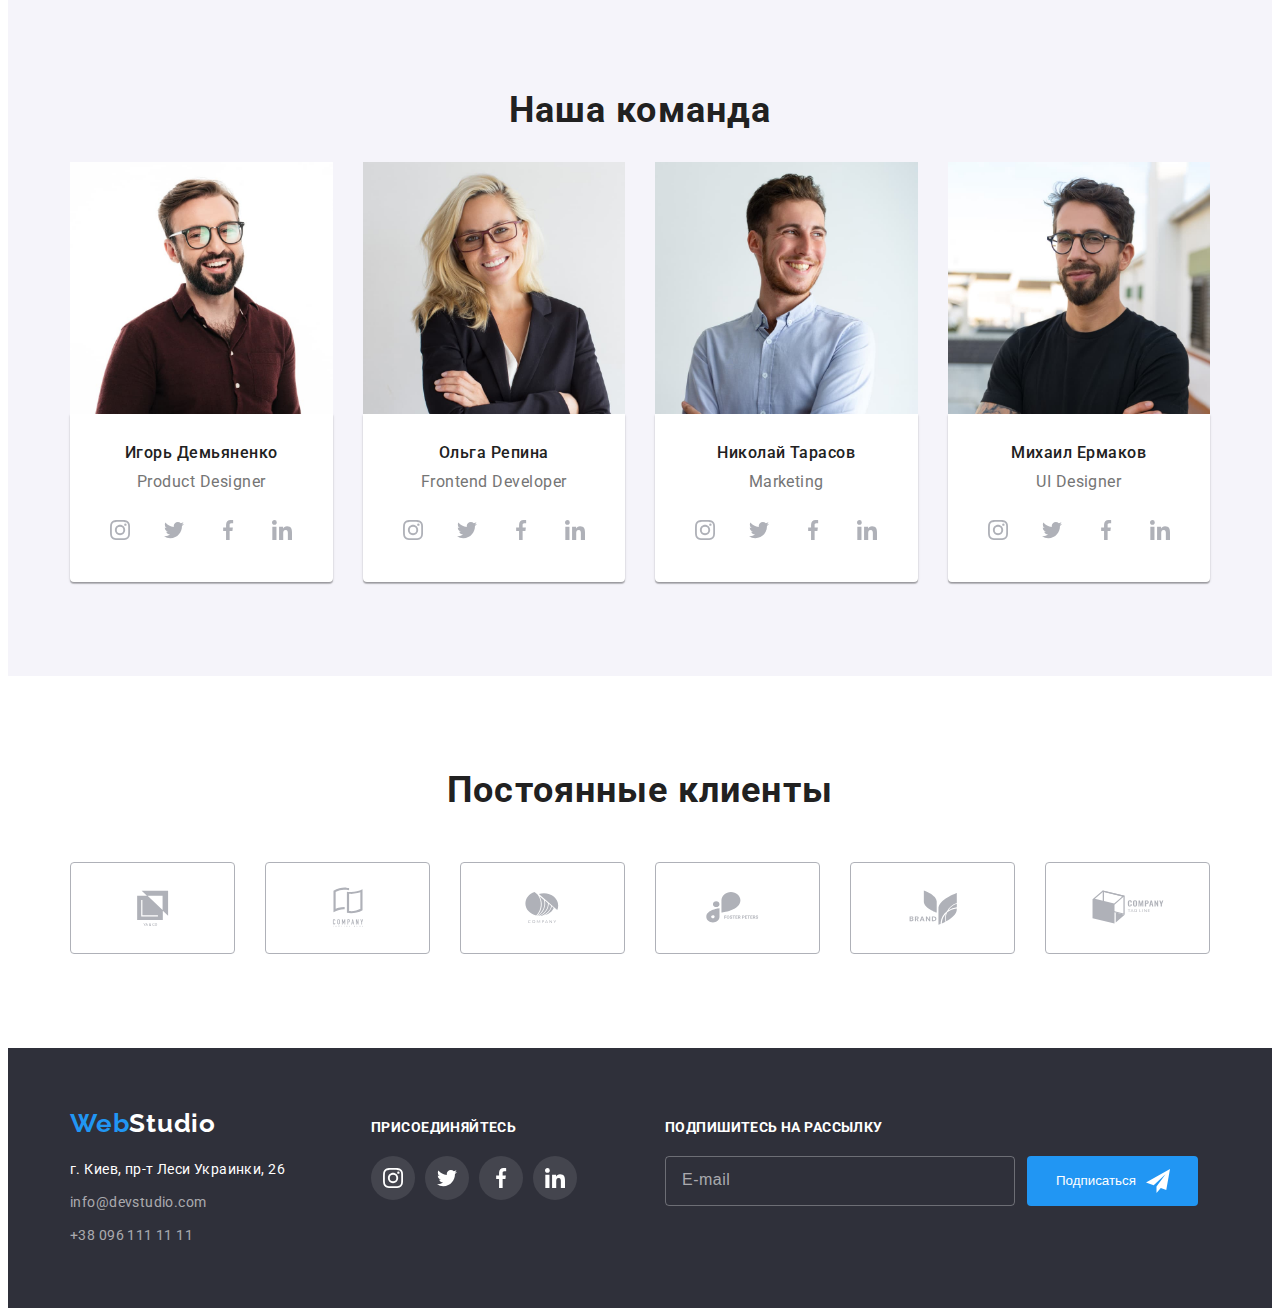
==== commit 6fe56959: "final update footer" ====
--- a/index.html
+++ b/index.html
@@ -336,11 +336,12 @@
         </section>
     </main> 
     <!--Footer-->
-    <!-- <footer class="footer">
+    <footer class="footer">
 <div class="container footer-container">
+    <div class="footer-container__position">
         <div class="address-block">
             <div class="logo ">  
-        <a href="./index.html" class="logo__link link"><span class="logo__accent">Web</span><span class="logo__part-logo logo__part-logo--white">Studio</span></a>
+        <a href="./index.html" class="logo__link link logo__link-footer"><span class="logo__accent">Web</span><span class="logo__part-logo logo__part-logo--white">Studio</span></a>
         </div>
         <address class="address">г. Киев, пр-т Леси Украинки, 26</address>
         <ul class="footer-contacts list">
@@ -350,7 +351,7 @@
         </div>
     <div class="join">
         <h3 class="join__title">присоединяйтесь</h3>
-        <ul class="social-list social list"> 
+        <ul class="social-list social list social-list-footer"> 
             <li class="social-list__item">
                 <a href="" class="social-list__link social-list__link--dark-bg link"> <svg class="social-list__icon" width="20" height="20"> <use href="./images/icons.svg#icon-instagram"></use></svg></a>
             </li>
@@ -371,6 +372,7 @@
             </li>
         </ul>
     </div>
+</div>
         <div class="subscribe">
     <b class="subscribe__title">Подпишитесь на рассылку</b>
     <form action="#" class="subscribe-form">
@@ -381,7 +383,7 @@
     </form>
         </div>
 </div>
-    </footer> -->
+    </footer>
     <!--modal section -->
 <div class="backdrop is-hidden" data-modal >
     <div class="modal" >
--- a/css/main.min.css
+++ b/css/main.min.css
@@ -1,2 +1,2 @@
-html{box-sizing:border-box}*,*::before,*::after{box-sizing:inherit}p,h1,h2,h3,h4,h5,h6{margin:0}ul{margin:0;padding:0;list-style:none}img{display:block;max-width:100%;height:auto}address{font-style:normal}body{background-color:var(--white-color);color:var(--primary-text-color);font-family:Roboto, Sans-serif}.title{color:var(--secondary-text-color)}.link{text-decoration:none}:root{--primary-text-color: #757575;--secondary-text-color: #212121;--accent-text-color: #2196f3;--white-color: #ffffff;--background-aditional-color: #f5f4fa;--background-accent-color: #2f303a;--secondary-logo-color: #000000;--header-border-color: #ececec;--border-color: #eeeeee;--background-hero-color: #c4c4c4;--transition-duration-timing-function: 250ms cubic-bezier(0.4, 0, 0.2, 1)}.visually-hidden{position:absolute;width:1px;height:1px;margin:-1px;border:0;padding:0;white-space:nowrap;clip-path:inset(100%);clip:rect(0 0 0 0);overflow:hidden}.button{font-family:inherit;cursor:pointer;transition:color var(--transition-duration-timing-function),background-color var(--transition-duration-timing-function)}.button:hover,.button:focus{color:var(--white-color);background-color:var(--accent-text-color)}.container{width:100%;padding-left:15px;padding-right:15px;margin:0 auto}.container-title{margin-bottom:50px}@media screen and (min-width: 480px){.container{max-width:450px}}@media screen and (min-width: 768px){.container{max-width:738px}}@media screen and (min-width: 1200px){.container{max-width:1170px}}.section{padding-top:94px;padding-bottom:94px}svg{fill:currentColor}.backdrop{width:100%;height:100%;padding:93px 15px;background-color:rgba(0,0,0,0.1);position:fixed;top:0;left:0;transition:opacity var(--transition-duration-timing-function),visibility var(--transition-duration-timing-function)}@media screen and (min-width: 480px){.backdrop{padding:93px 15px}}@media screen and (min-width: 768px){.backdrop{padding:208px 159px}}@media screen and (min-width: 1200px){.backdrop{padding:0}}.modal{width:100%;height:100%;background-color:#fff;border-radius:4px;position:absolute;top:50%;left:50%;transform:scale(1) rotate(0) translate(-50%, -50%);transition:transform var(--transition-duration-timing-function);padding-top:40px;padding-right:39px;padding-bottom:40px;padding-left:41px}.backdrop.is-hidden .modal{transform:scale(3.5) rotate(90deg)}@media screen and (min-width: 1200px){.modal{width:528px;min-height:581px}}.modal-close{cursor:pointer;position:absolute;top:8px;right:8px;width:30px;height:30px;background-color:transparent;border:1px solid rgba(0,0,0,0.1);border-radius:50%;display:flex;align-items:center;justify-content:center;transition:color var(--transition-duration-timing-function)}.modal-close:hover,.modal-close:focus{color:var(--accent-text-color)}.is-hidden{visibility:hidden;opacity:0;pointer-events:none}.modal-title{font-weight:700;font-size:20px;line-height:1.15;text-align:center;color:var(--secondary-text-color);letter-spacing:0.03em;margin-bottom:12px}.modal-label{font-weight:400;font-size:12px;line-height:1.16;color:var(--primary-text-color);letter-spacing:0.01em;margin-bottom:4px}.modal-input{width:100%;height:40px;border:1px solid rgba(33,33,33,0.2);border-radius:4px;transition:outline-color var(--transition-duration-timing-function)}.modal-input:focus{outline-color:var(--accent-text-color);padding-left:42px}.modal-form-field{margin-bottom:10px}.modal-button{display:block;margin:0 auto;padding:10px 55px;border:none;border-radius:4px;color:var(--white-color);background-color:var(--accent-text-color);font-weight:700;font-size:16px;line-height:1.8;transition:background-color var(--transition-duration-timing-function),box-shadow var(--transition-duration-timing-function)}.modal-button:hover{background-color:#188ce8;box-shadow:0px 4px 4px rgba(0,0,0,0.15)}.modal-text{width:100%;height:120px;resize:none;padding:12px 16px;border:1px solid rgba(33,33,33,0.2);border-radius:4px;margin-bottom:20px;transition:outline-color var(--transition-duration-timing-function)}.modal-text:focus{outline-color:var(--accent-text-color)}.modal-input-field{position:relative}.input-icon{fill:var(--secondary-text-color);position:absolute;top:50%;left:12px;transform:translateY(-50%);transition:fill var(--transition-duration-timing-function)}.modal-input:focus ~ .input-icon{fill:var(--accent-text-color)}.modal-check-text{font-weight:400;font-size:14px;line-height:1.71;letter-spacing:0.03em;color:var(--primary-text-color);display:flex;justify-content:center;align-items:center}.modal-check-text span{width:16px;height:15px;border:2px solid #000000;margin-right:8.38px;border-radius:2px;display:flex;align-items:center;justify-content:center;transition:background-color var(--transition-duration-timing-function),border var(--transition-duration-timing-function)}.modal-check:checked+.modal-check-text span{background-color:var(--accent-text-color);border:none}.modal-check-link{display:block;color:var(--accent-text-color);text-decoration-skip-ink:none;margin-left:3px}.modal-text-form-field{margin-bottom:30px}.icon-check{fill:transparent;transition:fill var(--transition-duration-timing-function)}.modal-check:checked+.modal-check-text .icon-check{fill:var(--white-color)}.social-list{display:flex;justify-content:center}.social-list__item{display:flex;width:44px;height:44px}.social-list__item+.social-list__item{margin-left:10px}.social-list__link{width:100%;height:100%;border-radius:50%;display:flex;align-items:center;justify-content:center;transition:color var(--transition-duration-timing-function),background-color var(--transition-duration-timing-function)}.social-list__link:hover,.social-list__link:focus{background-color:var(--accent-text-color);color:var(--white-color)}.social-list__link--light{color:#afb1b8}.social-list__link--dark-bg{background-color:rgba(255,255,255,0.1);color:var(--white-color)}.logo__link{font-family:Raleway, sans-serif;font-weight:700;font-size:24px;line-height:calc(28px / 24px);letter-spacing:0.03em;text-decoration:none}.logo__accent{color:var(--accent-text-color)}.logo__part-logo--black{color:var(--secondary-logo-color)}.logo__part-logo--white{color:var(--white-color)}.address{font-weight:400;font-size:14px;line-height:1.46;letter-spacing:0.03em;color:var(--white-color);margin-top:20px;margin-bottom:9px}.contacts-list{display:none;align-items:center;margin-left:auto}.contacts-list__item{display:flex;margin-right:50px}.contacts-list__item:last-child{margin-right:0}.contacts-list__link{display:flex;align-items:center;color:inherit;font-weight:500;font-size:14px;line-height:1.14;letter-spacing:0.02em;transition:color var(--transition-duration-timing-function)}.contacts-list__link:hover,.contacts-list__link:focus{color:var(--accent-text-color)}.contacts-list__icon{margin-right:10px}.header-container{display:flex;align-items:center;justify-content:space-between;width:100%;border-bottom:1px solid var(--header-border-color);padding-top:24px;padding-bottom:25px}.header-navigation{display:flex;align-items:center}.mob-menu{position:fixed;background-color:#ffffff;top:0;width:100vw;height:100vh;z-index:5;padding-top:48px;padding-bottom:48px}.mob-menu .container{display:flex;flex-direction:column;justify-content:space-between;height:100%}.open-menu-button{background-color:transparent;border:none}.open-menu-button__icon{margin-left:auto}.close-menu-button{display:block;margin-left:auto;background-color:transparent;border:none}.mob-menu-list__item:not(:last-child){margin-bottom:32px}.mob-menu-list__link{font-weight:500;font-size:40px;line-height:1.17;letter-spacing:0.02em;color:var(--secondary-text-color)}.mob-menu-list__link--current{color:var(--accent-text-color);position:relative}.mob-menu-contacts-list__link{font-weight:500;font-size:24px;line-height:calc(28px / 24px);letter-spacing:0.02em;color:var(--primary-text-color)}.mob-menu-contacts-list__link--accented{font-weight:500;font-size:34px;line-height:1.17;letter-spacing:0.02em;color:var(--accent-text-color)}.mob-menu-contacts-list__item{margin-bottom:32px}.mob-menu-contacts-list{margin-bottom:64px}.mob-menu-social-list{display:flex;flex-direction:row}.mob-menu-social-list__item:not(:last-child)::after{content:"";width:22px;border:1px solid rgba(33,33,33,0.2);border-radius:90deg;margin-left:10px;margin-right:10px}.mob-menu-social-list__link{font-weight:500;font-size:18px;line-height:calc(22px / 18px);letter-spacing:0.02em;color:var(--accent-text-color)}.navigation-list{display:flex;align-items:center}.navigation-list__item{display:none}.navigation-list__item:last-child{margin-right:0}.navigation-list__link{color:var(--secondary-text-color);font-weight:500;font-size:14px;line-height:1.14;letter-spacing:0.02em;transition:color var(--transition-duration-timing-function)}.navigation-list__link:hover,.navigation-list__link:focus{color:var(--accent-text-color)}.navigation-list__link--current{color:var(--accent-text-color);position:relative}.navigation-list__link--current::after{content:"";width:100%;height:4px;background-color:var(--accent-text-color);position:absolute;border-radius:2px;left:0;bottom:-32px;transition:color var(--transition-duration-timing-function)}.navigation-list__link--current::after:hover,.navigation-list__link--current::after:focus{color:var(--accent-text-color)}.hero{margin-left:auto;margin-right:auto;width:100%;height:400px;background-size:cover;background-color:var(--background-hero-color);background-image:linear-gradient(to right, rgba(47,48,58,0.4), rgba(47,48,58,0.4)),url("../images/mob/hero-mob-1x.png");background-repeat:no-repeat;background-position:center}@media (min-device-pixel-ratio: 2), (min-resolution: 192dpi), (min-resolution: 2dppx){.hero{background-image:linear-gradient(to right, rgba(47,48,58,0.4), rgba(47,48,58,0.4)),url("../images/mob/hero-mob-2x.png")}}@media screen and (min-width: 480px){.hero{width:480px}}@media screen and (min-width: 768px){.hero{width:768px;background-image:linear-gradient(to right, rgba(47,48,58,0.4), rgba(47,48,58,0.4)),url("../images/tab/hero-tab-1x.png")}}@media screen and (min-width: 768px) and (min-device-pixel-ratio: 2), screen and (min-width: 768px) and (min-resolution: 192dpi), screen and (min-width: 768px) and (min-resolution: 2dppx){.hero{background-image:linear-gradient(to right, rgba(47,48,58,0.4), rgba(47,48,58,0.4)),url("../images/tab/hero-tab-2x.png")}}@media screen and (min-width: 1200px){.hero{width:1600px;min-height:600px;background-image:linear-gradient(to right, rgba(47,48,58,0.4), rgba(47,48,58,0.4)),url("../images/desktop/hero-desktop-1x.png");margin-left:auto;margin-right:auto;padding-top:200px;padding-bottom:200px;background-repeat:no-repeat;background-position:center}}@media screen and (min-width: 1200px) and (min-device-pixel-ratio: 2), screen and (min-width: 1200px) and (min-resolution: 192dpi), screen and (min-width: 1200px) and (min-resolution: 2dppx){.hero{background-image:linear-gradient(to right, rgba(47,48,58,0.4), rgba(47,48,58,0.4)),url("../images/desktop/hero-desktop-2x.png")}}.hero__title{color:var(--white-color);font-weight:900;font-size:26px;line-height:1.61;letter-spacing:0.06em;text-align:center;text-transform:uppercase;margin-bottom:30px;margin-left:auto;margin-right:auto}@media screen and (min-width: 480px){.hero__title{width:360px}}@media screen and (min-width: 1200px){.hero__title{width:696px;font-size:44px;line-height:1.36;justify-content:center}}.hero__button{display:block;margin:0 auto;font-weight:700;min-width:200px;min-height:50px;border-radius:4px;padding:10px 32px;cursor:pointer;background-color:var(--accent-text-color);color:var(--white-color)}.benefits-list{margin-bottom:-30px}@media screen and (min-width: 480px){.benefits-list{padding-left:15px;padding-right:15px}}@media screen and (min-width: 768px){.benefits-list{display:flex;flex-wrap:wrap;margin-left:-15px;margin-top:-15px;padding-left:0;padding-right:0}}@media screen and (min-width: 1200px){.benefits-list{margin-left:-30px;margin-top:-30px;padding-left:0;padding-right:0}}.benefits-list__item{margin-bottom:30px}@media screen and (min-width: 768px){.benefits-list__item{flex-basis:calc(100% / 2 - 15px);margin-left:15px;margin-top:15px}}@media screen and (min-width: 1200px){.benefits-list__item{flex-basis:calc(100% / 4 - 30px);margin-left:30px;margin-top:30px}}.benefits-list__item-block{display:flex;justify-content:center;align-items:center;width:100%;height:120px;background-color:#f5f4fa;margin-bottom:30px}.benefits-list__title{font-weight:700;font-size:14px;line-height:1.14;letter-spacing:0.03em;text-transform:uppercase;color:var(--secondary-text-color);margin-bottom:10px;text-align:center}@media screen and (min-width: 768px){.benefits-list__title{text-align:start}}.benefits-list__text{font-family:400;font-size:14px;line-height:1.71;letter-spacing:0.03em}.work{padding-top:0}@media screen and (max-width: 1199px){.work{display:none}}.work__title{font-weight:700;font-size:36px;line-height:1.16;text-align:center;letter-spacing:0.03em;color:var(--secondary-text-color);margin-bottom:50px}.work-list{display:flex;flex-wrap:wrap;margin-left:-30px;margin-top:-30px}.work-list__item{flex-basis:calc(100% / 3 - 30px);margin-left:30px;margin-top:30px}.work-description{position:relative}.work-description__text{width:100%;height:70px;bottom:0;left:0;font-weight:700;font-style:normal;font-size:14px;line-height:1.14;letter-spacing:0.03em;text-transform:uppercase;color:var(--white-color);position:absolute;background-color:rgba(47,48,58,0.8);vertical-align:top;display:flex;justify-content:center;align-items:center}.team{margin-left:auto;margin-right:auto;background-color:var(--background-aditional-color)}.team__title{font-weight:700;font-size:28px;line-height:1.17;text-align:center;letter-spacing:0.03em;color:var(--secondary-text-color);margin-bottom:30px}@media screen and (min-width: 1200px){.team__title{font-size:36px;line-height:1.16}}.team-item__text{font-size:16px;line-height:1.18;text-align:center;letter-spacing:0.03em;margin-bottom:16px}.team-item__title{font-weight:500;font-size:16px;line-height:1.18;text-align:center;letter-spacing:0.03em;color:var(--secondary-text-color);margin-bottom:10px}.team-list__picture{display:block;height:auto}img{width:100%}.team-list{margin-bottom:-30px}@media screen and (min-width: 768px){.team-list{display:flex;flex-wrap:wrap;margin-left:-15px;margin-top:-15px;padding-left:0;padding-right:0}}@media screen and (min-width: 1200px){.team-list{margin-left:-30px;margin-top:-30px;margin-bottom:0;padding-left:0;padding-right:0}}.team-list__item{margin:0 auto;align-items:center;margin-bottom:30px}@media screen and (min-width: 768px){.team-list__item{flex-basis:calc(100% / 2 - 15px);margin-left:15px;margin-top:15px}}@media screen and (min-width: 1200px){.team-list__item{flex-basis:calc(100% / 4 - 30px);margin-left:30px;margin-top:30px;margin-bottom:0}}.team-item{display:block;padding-top:30px;padding-bottom:30px;background:var(--white-color);box-shadow:0px 1px 3px rgba(0,0,0,0.12),0px 1px 1px rgba(0,0,0,0.14),0px 2px 1px rgba(0,0,0,0.2);border-radius:0px 0px 4px 4px}.clients__title{font-weight:700;font-size:28px;line-height:1.17;text-align:center;letter-spacing:0.03em;color:var(--secondary-text-color);margin-bottom:30px}@media screen and (min-width: 1200px){.clients__title{font-size:36px;line-height:1.16;margin-bottom:50px}}.clients__list{display:flex;justify-content:center;align-items:center;flex-wrap:wrap;margin-left:-30px;margin-top:-30px}@media screen and (min-width: 1200px){.clients__list{flex-wrap:nowrap;margin:0}}.clients__item{width:210px;height:92px;display:flex;justify-content:center;align-items:center;flex-basis:calc(100% / 2 - 30px);margin-left:30px;margin-top:30px}@media screen and (min-width: 768px){.clients__item{flex-basis:calc(100% / 3 - 30px)}}@media screen and (min-width: 1200px){.clients__item{margin-left:0;margin-top:0}}@media screen and (min-width: 1200px){.clients__item+.clients__item{margin-left:30px}}.clients__link{width:100%;height:100%;border:1px solid #afb1b8;border-radius:4px;display:flex;justify-content:center;align-items:center;color:#afb1b8;transition:color var(--transition-duration-timing-function),border-color var(--transition-duration-timing-function)}.clients__link:hover,.clients__link:focus{color:var(--accent-text-color);border-color:var(--accent-text-color)}.clients__icon{width:106px;height:60px}.footer-container{display:flex;justify-content:start;align-items:baseline;align-content:space-between}.footer{background-color:var(--background-accent-color);padding-top:60px;padding-bottom:60px}.address-block{margin-right:60px}.footer-contacts{font-size:14px;font-weight:400;line-height:1.71;letter-spacing:0.03em;color:rgba(255,255,255,0.6)}.footer-contacts__item{margin-bottom:9px}.footer-contacts__item:last-child{margin-bottom:0}.footer-contacts__link{font-weight:400;font-size:14px;line-height:1.71;letter-spacing:0.03em;color:rgba(255,255,255,0.6);transition:color var(--transition-duration-timing-function)}.footer-contacts__link:hover,.footer-contacts__link:focus{color:var(--accent-text-color)}.join{margin-right:88px}.join__title{font-style:700;font-size:14px;line-height:1.14;letter-spacing:0.03em;color:var(--white-color);margin-bottom:20px;display:flex;text-transform:uppercase}.subscribe__title{font-style:700;font-size:14px;line-height:1.14;letter-spacing:0.03em;color:var(--white-color);margin-bottom:20px;display:flex;text-transform:uppercase}.form-field{display:flex}.form-field__input{width:350px;height:50px;background-color:transparent;border:1px solid rgba(255,255,255,0.3);border-radius:4px;padding-left:16px;color:var(--white-color);transition:box-shadow var(--transition-duration-timing-function)}.form-field__input:hover,.form-field__input:focus{box-shadow:0px 4px 4px rgba(0,0,0,0.15)}.form-field__input::placeholder{color:rgba(255,255,255,0.6);font-style:400;font-size:16px;line-height:1.25;letter-spacing:0.03em;align-items:center}.form-field__button{margin-left:12px;background-color:var(--accent-text-color);color:var(--white-color);border:none;border-radius:4px;padding:10px 28px 10px 29px;display:flex;justify-content:center;align-items:center;cursor:pointer}.form-field__icon{margin-left:10px}.filters-list{display:flex;justify-content:center;margin-bottom:50px}.filters-list__button{border:none;display:inline-block;padding:6px 22px;border-radius:4px;font-weight:500;font-size:16px;line-height:1.62;text-align:center;letter-spacing:0.03em;color:var(--secondary-text-color);margin-left:8px;transition:box-shadow var(--transition-duration-timing-function)}.filters-list__button:hover{box-shadow:0px 3px 1px rgba(0,0,0,0.1),0px 1px 2px rgba(0,0,0,0.08),0px 2px 2px rgba(0,0,0,0.12)}.filters-list__button:focus{box-shadow:0px 3px 1px rgba(0,0,0,0.1),0px 1px 2px rgba(0,0,0,0.08),0px 2px 2px rgba(0,0,0,0.12)}.filters-list__button--current{color:var(--white-color);background-color:var(--accent-text-color);width:73px;box-shadow:0px 3px 1px rgba(0,0,0,0.1),0px 1px 2px rgba(0,0,0,0.08),0px 2px 2px rgba(0,0,0,0.12);transition:box-shadow var(--transition-duration-timing-function)}.filters-list__button--current:hover{box-shadow:0px 3px 1px rgba(0,0,0,0.1),0px 1px 2px rgba(0,0,0,0.08),0px 2px 2px rgba(0,0,0,0.12)}.filters-list__button--current:focus{box-shadow:0px 3px 1px rgba(0,0,0,0.1),0px 1px 2px rgba(0,0,0,0.08),0px 2px 2px rgba(0,0,0,0.12)}.projects-list{display:flex;flex-wrap:wrap;margin-left:-30px;margin-top:-30px}.projects-content__title{font-weight:700;font-size:18px;line-height:2;letter-spacing:0.06em;color:var(--secondary-text-color);margin-bottom:4px}.projects-content__text{font-size:16px;line-height:1.87;letter-spacing:0.03em;color:var(--primary-text-color)}.projects-list__item{flex-basis:calc(100% / 3 - 30px);margin-left:30px;margin-top:30px}.projects-list__link{display:inline-block;transition:box-shadow var(--transition-duration-timing-function)}.projects-list__link:hover{cursor:pointer;box-shadow:0px 3px 1px rgba(0,0,0,0.1),0px 1px 2px rgba(0,0,0,0.08),0px 2px 2px rgba(0,0,0,0.12)}.projects-content{padding-top:20px;padding-bottom:20px;padding-left:24px;border-bottom:1px solid var(--border-color);border-left:1px solid var(--border-color);border-right:1px solid var(--border-color)}.projects-wrap{position:relative;overflow:hidden}.projects-wrap__text{position:absolute;top:0;left:0;font-style:400;font-size:18px;line-height:1.33;letter-spacing:3%;color:var(--white-color);background-color:rgba(33,150,243,0.9);height:100%;padding:63px 24px;overflow:auto;transform:translateY(101%);transition:transform var(--transition-duration-timing-function)}.projects-list__item:hover .projects-wrap__text{transform:translateY(-1px)}
+html{box-sizing:border-box}*,*::before,*::after{box-sizing:inherit}p,h1,h2,h3,h4,h5,h6{margin:0}ul{margin:0;padding:0;list-style:none}img{display:block;max-width:100%;height:auto}address{font-style:normal}body{background-color:var(--white-color);color:var(--primary-text-color);font-family:Roboto, Sans-serif}.title{color:var(--secondary-text-color)}.link{text-decoration:none}:root{--primary-text-color: #757575;--secondary-text-color: #212121;--accent-text-color: #2196f3;--white-color: #ffffff;--background-aditional-color: #f5f4fa;--background-accent-color: #2f303a;--secondary-logo-color: #000000;--header-border-color: #ececec;--border-color: #eeeeee;--background-hero-color: #c4c4c4;--transition-duration-timing-function: 250ms cubic-bezier(0.4, 0, 0.2, 1)}.visually-hidden{position:absolute;width:1px;height:1px;margin:-1px;border:0;padding:0;white-space:nowrap;clip-path:inset(100%);clip:rect(0 0 0 0);overflow:hidden}.button{font-family:inherit;cursor:pointer;transition:color var(--transition-duration-timing-function),background-color var(--transition-duration-timing-function)}.button:hover,.button:focus{color:var(--white-color);background-color:var(--accent-text-color)}.container{width:100%;padding-left:15px;padding-right:15px;margin:0 auto}.container-title{margin-bottom:50px}@media screen and (min-width: 480px){.container{max-width:450px}}@media screen and (min-width: 768px){.container{max-width:738px}}@media screen and (min-width: 1200px){.container{max-width:1170px}}.section{padding-top:94px;padding-bottom:94px}svg{fill:currentColor}.backdrop{width:100vw;height:100vh;background-color:rgba(0,0,0,0.1);position:fixed;top:0;left:0;transition:opacity var(--transition-duration-timing-function),visibility var(--transition-duration-timing-function)}.modal{width:450px;min-height:609px;background-color:#fff;border-radius:4px;position:absolute;top:50%;left:50%;transform:scale(1) rotate(0) translate(-50%, -50%);transition:transform var(--transition-duration-timing-function);padding-top:40px;padding-right:39px;padding-bottom:40px;padding-left:41px}.backdrop.is-hidden .modal{transform:scale(3.5) rotate(90deg)}@media screen and (min-width: 1200px){.modal{width:528px;min-height:581px}}.modal-close{cursor:pointer;position:absolute;top:8px;right:8px;width:30px;height:30px;background-color:transparent;border:1px solid rgba(0,0,0,0.1);border-radius:50%;display:flex;align-items:center;justify-content:center;transition:color var(--transition-duration-timing-function)}.modal-close:hover,.modal-close:focus{color:var(--accent-text-color)}.is-hidden{visibility:hidden;opacity:0;pointer-events:none}.modal-title{font-weight:700;font-size:20px;line-height:1.15;text-align:center;color:var(--secondary-text-color);letter-spacing:0.03em;margin-bottom:12px}.modal-label{font-weight:400;font-size:12px;line-height:1.16;color:var(--primary-text-color);letter-spacing:0.01em;margin-bottom:4px}.modal-input{width:100%;height:40px;border:1px solid rgba(33,33,33,0.2);border-radius:4px;transition:outline-color var(--transition-duration-timing-function)}.modal-input:focus{outline-color:var(--accent-text-color);padding-left:42px}.modal-form-field{margin-bottom:10px}.modal-button{display:block;margin:0 auto;padding:10px 55px;border:none;border-radius:4px;color:var(--white-color);background-color:var(--accent-text-color);font-weight:700;font-size:16px;line-height:1.8;transition:background-color var(--transition-duration-timing-function),box-shadow var(--transition-duration-timing-function)}.modal-button:hover{background-color:#188ce8;box-shadow:0px 4px 4px rgba(0,0,0,0.15)}.modal-text{width:100%;height:120px;resize:none;padding:12px 16px;border:1px solid rgba(33,33,33,0.2);border-radius:4px;margin-bottom:20px;transition:outline-color var(--transition-duration-timing-function)}.modal-text:focus{outline-color:var(--accent-text-color)}.modal-input-field{position:relative}.input-icon{fill:var(--secondary-text-color);position:absolute;top:50%;left:12px;transform:translateY(-50%);transition:fill var(--transition-duration-timing-function)}.modal-input:focus ~ .input-icon{fill:var(--accent-text-color)}.modal-check-text{font-weight:400;font-size:12px;line-height:1.16;letter-spacing:0.03em;color:var(--primary-text-color);display:flex;justify-content:center;align-items:center}.modal-check-text span{width:16px;height:15px;border:2px solid #000000;margin-right:8.38px;border-radius:2px;display:flex;align-items:center;justify-content:center;transition:background-color var(--transition-duration-timing-function),border var(--transition-duration-timing-function)}.modal-check:checked+.modal-check-text span{background-color:var(--accent-text-color);border:none}@media screen and (min-width: 1200px){.modal-check-text{font-size:14px;line-height:1.71}}.modal-check-link{display:block;color:var(--accent-text-color);text-decoration-skip-ink:none;margin-left:3px}.modal-text-form-field{margin-bottom:30px}.icon-check{fill:transparent;transition:fill var(--transition-duration-timing-function)}.modal-check:checked+.modal-check-text .icon-check{fill:var(--white-color)}.social-list{display:flex;justify-content:center}.social-list__item{display:flex;width:44px;height:44px}.social-list__item+.social-list__item{margin-left:10px}.social-list__link{width:100%;height:100%;border-radius:50%;display:flex;align-items:center;justify-content:center;transition:color var(--transition-duration-timing-function),background-color var(--transition-duration-timing-function)}.social-list__link:hover,.social-list__link:focus{background-color:var(--accent-text-color);color:var(--white-color)}.social-list__link--light{color:#afb1b8}.social-list__link--dark-bg{background-color:rgba(255,255,255,0.1);color:var(--white-color)}.social-list-footer{margin-bottom:60px}@media screen and (min-width: 768px){.social-list-footer{margin-bottom:102px}}@media screen and (min-width: 1200px){.social-list-footer{margin-bottom:0}}@media screen and (min-width: 768px){.logo{margin-right:88px}}@media screen and (min-width: 1200px){.logo{margin-right:93px}}.logo__link{font-family:Raleway, sans-serif;font-weight:700;font-size:24px;line-height:calc(28px / 24px);letter-spacing:0.03em;text-decoration:none}@media screen and (min-width: 1200px){.logo__link{font-size:26px;line-height:1.17}}.logo__accent{color:var(--accent-text-color)}.logo__part-logo--black{color:var(--secondary-logo-color)}.logo__part-logo--white{color:var(--white-color)}.address{font-weight:400;font-size:14px;line-height:1.46;letter-spacing:0.03em;color:var(--white-color);margin-bottom:8px}@media screen and (min-width: 1200px){.address{margin-bottom:9px;text-align:start;width:231px;line-height:1.71}}.contacts-list{display:none}@media screen and (min-width: 768px){.contacts-list{display:flex;flex-direction:column;justify-content:start}}@media screen and (min-width: 1200px){.contacts-list{flex-direction:row;align-items:center;margin-left:auto}}@media screen and (min-width: 768px){.contacts-list__item{display:flex;margin-bottom:10px}.contacts-list__item:last-child{margin-bottom:0}}@media screen and (min-width: 1200px){.contacts-list__item{margin-right:50px;margin-bottom:0}.contacts-list__item:last-child{margin-right:0}}.contacts-list__link{display:flex;align-items:center;color:inherit;font-weight:500;font-size:12px;line-height:1.16;letter-spacing:0.02em;transition:color var(--transition-duration-timing-function)}.contacts-list__link:hover,.contacts-list__link:focus{color:var(--accent-text-color)}@media screen and (min-width: 1200px){.contacts-list__link{font-size:14px;line-height:1.14}}.contacts-list__icon{margin-right:10px}.header-container{display:flex;align-items:center;justify-content:space-between;width:100%;border-bottom:1px solid var(--header-border-color);padding-top:24px;padding-bottom:25px}.header-navigation{display:flex;align-items:center}@media screen and (min-width: 1200px){.header-navigation__contacts{display:flex;align-items:center;margin-left:auto}}.navigation-list{display:flex;align-items:center}.navigation-list__item{display:none}@media screen and (min-width: 768px){.navigation-list__item{display:flex;margin-right:50px}.navigation-list__item:last-child{margin-right:0}}.navigation-list__link{color:var(--secondary-text-color);font-weight:500;font-size:14px;line-height:1.14;letter-spacing:0.02em;transition:color var(--transition-duration-timing-function)}.navigation-list__link:hover,.navigation-list__link:focus{color:var(--accent-text-color)}.navigation-list__link--current{color:var(--accent-text-color);position:relative}.navigation-list__link--current::after{content:"";width:100%;height:4px;background-color:var(--accent-text-color);position:absolute;border-radius:2px;left:0;bottom:-32px;transition:color var(--transition-duration-timing-function)}.navigation-list__link--current::after:hover,.navigation-list__link--current::after:focus{color:var(--accent-text-color)}.hero{margin-left:auto;margin-right:auto;width:100%;height:400px;background-size:cover;background-color:var(--background-hero-color);background-image:linear-gradient(to right, rgba(47,48,58,0.4), rgba(47,48,58,0.4)),url("../images/mob/hero-mob-1x.png");background-repeat:no-repeat;background-position:center}@media (min-device-pixel-ratio: 2), (min-resolution: 192dpi), (min-resolution: 2dppx){.hero{background-image:linear-gradient(to right, rgba(47,48,58,0.4), rgba(47,48,58,0.4)),url("../images/mob/hero-mob-2x.png")}}@media screen and (min-width: 480px){.hero{width:480px}}@media screen and (min-width: 768px){.hero{width:768px;background-image:linear-gradient(to right, rgba(47,48,58,0.4), rgba(47,48,58,0.4)),url("../images/tab/hero-tab-1x.png")}}@media screen and (min-width: 768px) and (min-device-pixel-ratio: 2), screen and (min-width: 768px) and (min-resolution: 192dpi), screen and (min-width: 768px) and (min-resolution: 2dppx){.hero{background-image:linear-gradient(to right, rgba(47,48,58,0.4), rgba(47,48,58,0.4)),url("../images/tab/hero-tab-2x.png")}}@media screen and (min-width: 1200px){.hero{width:1600px;min-height:600px;background-image:linear-gradient(to right, rgba(47,48,58,0.4), rgba(47,48,58,0.4)),url("../images/desktop/hero-desktop-1x.png");margin-left:auto;margin-right:auto;padding-top:200px;padding-bottom:200px;background-repeat:no-repeat;background-position:center}}@media screen and (min-width: 1200px) and (min-device-pixel-ratio: 2), screen and (min-width: 1200px) and (min-resolution: 192dpi), screen and (min-width: 1200px) and (min-resolution: 2dppx){.hero{background-image:linear-gradient(to right, rgba(47,48,58,0.4), rgba(47,48,58,0.4)),url("../images/desktop/hero-desktop-2x.png")}}.hero__title{color:var(--white-color);font-weight:900;font-size:26px;line-height:1.61;letter-spacing:0.06em;text-align:center;text-transform:uppercase;margin-bottom:30px;margin-left:auto;margin-right:auto}@media screen and (min-width: 480px){.hero__title{width:360px}}@media screen and (min-width: 1200px){.hero__title{width:696px;font-size:44px;line-height:1.36;justify-content:center}}.hero__button{display:block;margin:0 auto;font-weight:700;min-width:200px;min-height:50px;border-radius:4px;padding:10px 32px;cursor:pointer;background-color:var(--accent-text-color);color:var(--white-color)}.benefits-list{margin-bottom:-30px}@media screen and (min-width: 480px){.benefits-list{padding-left:15px;padding-right:15px}}@media screen and (min-width: 768px){.benefits-list{display:flex;flex-wrap:wrap;margin-left:-15px;margin-top:-15px;padding-left:0;padding-right:0}}@media screen and (min-width: 1200px){.benefits-list{margin-left:-30px;margin-top:-30px;padding-left:0;padding-right:0}}.benefits-list__item{margin-bottom:30px}@media screen and (min-width: 768px){.benefits-list__item{flex-basis:calc(100% / 2 - 15px);margin-left:15px;margin-top:15px}}@media screen and (min-width: 1200px){.benefits-list__item{flex-basis:calc(100% / 4 - 30px);margin-left:30px;margin-top:30px}}.benefits-list__item-block{display:flex;justify-content:center;align-items:center;width:100%;height:120px;background-color:#f5f4fa;margin-bottom:30px}.benefits-list__title{font-weight:700;font-size:14px;line-height:1.14;letter-spacing:0.03em;text-transform:uppercase;color:var(--secondary-text-color);margin-bottom:10px;text-align:center}@media screen and (min-width: 768px){.benefits-list__title{text-align:start}}.benefits-list__text{font-family:400;font-size:14px;line-height:1.71;letter-spacing:0.03em}.work{padding-top:0}@media screen and (max-width: 1199px){.work{display:none}}.work__title{font-weight:700;font-size:36px;line-height:1.16;text-align:center;letter-spacing:0.03em;color:var(--secondary-text-color);margin-bottom:50px}.work-list{display:flex;flex-wrap:wrap;margin-left:-30px;margin-top:-30px}.work-list__item{flex-basis:calc(100% / 3 - 30px);margin-left:30px;margin-top:30px}.work-description{position:relative}.work-description__text{width:100%;height:70px;bottom:0;left:0;font-weight:700;font-style:normal;font-size:14px;line-height:1.14;letter-spacing:0.03em;text-transform:uppercase;color:var(--white-color);position:absolute;background-color:rgba(47,48,58,0.8);vertical-align:top;display:flex;justify-content:center;align-items:center}.team{margin-left:auto;margin-right:auto;background-color:var(--background-aditional-color)}.team__title{font-weight:700;font-size:28px;line-height:1.17;text-align:center;letter-spacing:0.03em;color:var(--secondary-text-color);margin-bottom:30px}@media screen and (min-width: 1200px){.team__title{font-size:36px;line-height:1.16}}.team-item__text{font-size:16px;line-height:1.18;text-align:center;letter-spacing:0.03em;margin-bottom:16px}.team-item__title{font-weight:500;font-size:16px;line-height:1.18;text-align:center;letter-spacing:0.03em;color:var(--secondary-text-color);margin-bottom:10px}.team-list__picture{display:block;height:auto}img{width:100%}.team-list{margin-bottom:-30px}@media screen and (min-width: 768px){.team-list{display:flex;flex-wrap:wrap;margin-left:-15px;margin-top:-15px;padding-left:0;padding-right:0}}@media screen and (min-width: 1200px){.team-list{margin-left:-30px;margin-top:-30px;margin-bottom:0;padding-left:0;padding-right:0}}.team-list__item{margin:0 auto;align-items:center;margin-bottom:30px}@media screen and (min-width: 768px){.team-list__item{flex-basis:calc(100% / 2 - 15px);margin-left:15px;margin-top:15px}}@media screen and (min-width: 1200px){.team-list__item{flex-basis:calc(100% / 4 - 30px);margin-left:30px;margin-top:30px;margin-bottom:0}}.team-item{display:block;padding-top:30px;padding-bottom:30px;background:var(--white-color);box-shadow:0px 1px 3px rgba(0,0,0,0.12),0px 1px 1px rgba(0,0,0,0.14),0px 2px 1px rgba(0,0,0,0.2);border-radius:0px 0px 4px 4px}.clients__title{font-weight:700;font-size:28px;line-height:1.17;text-align:center;letter-spacing:0.03em;color:var(--secondary-text-color);margin-bottom:30px}@media screen and (min-width: 1200px){.clients__title{font-size:36px;line-height:1.16;margin-bottom:50px}}.clients__list{display:flex;justify-content:center;align-items:center;flex-wrap:wrap;margin-left:-30px;margin-top:-30px}@media screen and (min-width: 1200px){.clients__list{flex-wrap:nowrap;margin:0}}.clients__item{width:210px;height:92px;display:flex;justify-content:center;align-items:center;flex-basis:calc(100% / 2 - 30px);margin-left:30px;margin-top:30px}@media screen and (min-width: 768px){.clients__item{flex-basis:calc(100% / 3 - 30px)}}@media screen and (min-width: 1200px){.clients__item{margin-left:0;margin-top:0}}@media screen and (min-width: 1200px){.clients__item+.clients__item{margin-left:30px}}.clients__link{width:100%;height:100%;border:1px solid #afb1b8;border-radius:4px;display:flex;justify-content:center;align-items:center;color:#afb1b8;transition:color var(--transition-duration-timing-function),border-color var(--transition-duration-timing-function)}.clients__link:hover,.clients__link:focus{color:var(--accent-text-color);border-color:var(--accent-text-color)}.clients__icon{width:106px;height:60px}@media screen and (min-width: 768px){.footer-container__position{display:flex;justify-content:space-around}}@media screen and (min-width: 1200px){.footer-container__position{align-items:baseline;justify-content:space-between}}@media screen and (min-width: 1200px){.footer-container{display:flex;justify-content:start;align-items:baseline;align-content:space-between}}.footer{background-color:var(--background-accent-color);padding-top:60px;padding-bottom:60px}.address-block{text-align:center}@media screen and (min-width: 1200px){.address-block{margin-right:70px}}.address-block .logo{margin-right:0;margin-bottom:20px}@media screen and (min-width: 1200px){.address-block .logo{text-align:start}}.footer-contacts{font-size:14px;font-weight:400;line-height:1.71;letter-spacing:0.03em;color:rgba(255,255,255,0.6);margin-bottom:20px}@media screen and (min-width: 1200px){.footer-contacts{text-align:start;margin-bottom:0}}.footer-contacts__item{margin-bottom:9px}.footer-contacts__item:last-child{margin-bottom:0}.footer-contacts__link{font-weight:400;font-size:14px;line-height:1.71;letter-spacing:0.03em;color:rgba(255,255,255,0.6);transition:color var(--transition-duration-timing-function)}.footer-contacts__link:hover,.footer-contacts__link:focus{color:var(--accent-text-color)}.join{text-align:center}@media screen and (min-width: 1200px){.join{margin-right:88px}}.join__title{font-style:700;font-size:14px;line-height:1.14;letter-spacing:0.03em;color:var(--white-color);margin-bottom:20px;text-transform:uppercase;margin-bottom:20px}@media screen and (min-width: 1200px){.join__title{display:flex}}.subscribe{width:100%}@media screen and (min-width: 1200px){.subscribe{display:flex;flex-direction:column}}.subscribe__title{display:block;font-weight:700;font-size:14px;line-height:1.14;letter-spacing:0.03em;color:var(--white-color);text-align:center;margin-bottom:20px;text-transform:uppercase}@media screen and (min-width: 1200px){.subscribe__title{display:flex}}.form-field{text-align:center}@media screen and (min-width: 1200px){.form-field{display:flex}}.form-field__input{width:100%;height:50px;margin-bottom:20px;background-color:transparent;border:1px solid rgba(255,255,255,0.3);border-radius:4px;padding-left:16px;color:var(--white-color);transition:box-shadow var(--transition-duration-timing-function)}.form-field__input:hover,.form-field__input:focus{box-shadow:0px 4px 4px rgba(0,0,0,0.15)}.form-field__input::placeholder{color:rgba(255,255,255,0.6);font-weight:400;font-size:16px;line-height:1.25;letter-spacing:0.03em;align-items:center}@media screen and (min-width: 768px){.form-field__input{width:450px}}@media screen and (min-width: 1200px){.form-field__input{width:350px;margin-bottom:0}}.form-field__button{margin:0 auto;background-color:var(--accent-text-color);color:var(--white-color);border:none;border-radius:4px;padding:10px 28px 10px 29px;display:flex;justify-content:center;align-items:center;cursor:pointer}@media screen and (min-width: 1200px){.form-field__button{margin-left:12px;margin-right:0}}.form-field__icon{margin-left:10px}.mob-menu{position:fixed;background-color:#ffffff;top:0;width:100vw;height:100vh;z-index:5;padding-top:48px;padding-bottom:48px}.mob-menu .container{display:flex;flex-direction:column;justify-content:space-between;height:100%}@media screen and (min-width: 768px){.mob-menu{display:none}}.open-menu-button{background-color:transparent;border:none;transition:color var(--transition-duration-timing-function)}.open-menu-button:hover,.open-menu-button:focus{color:var(--accent-text-color)}@media screen and (min-width: 768px){.open-menu-button{display:none}}.open-menu-button__icon{margin-left:auto}.close-menu-button{display:block;margin-left:auto;background-color:transparent;border:none;border-radius:50%;align-items:center;transition:color var(--transition-duration-timing-function)}.close-menu-button:hover,.close-menu-button:focus{color:var(--accent-text-color)}.mob-menu-list__item:not(:last-child){margin-bottom:32px}.mob-menu-list__link{font-weight:500;font-size:40px;line-height:1.17;letter-spacing:0.02em;color:var(--secondary-text-color)}.mob-menu-list__link--current{color:var(--accent-text-color);position:relative}.mob-menu-contacts-list__link{font-weight:500;font-size:24px;line-height:calc(28px / 24px);letter-spacing:0.02em;color:var(--primary-text-color)}.mob-menu-contacts-list__link--accented{font-weight:500;font-size:34px;line-height:1.17;letter-spacing:0.02em;color:var(--accent-text-color)}.mob-menu-contacts-list__item{margin-bottom:32px}.mob-menu-contacts-list{margin-bottom:64px}.mob-menu-social-list{display:flex;flex-direction:row}.mob-menu-social-list__item:not(:last-child)::after{content:"";width:22px;border:1px solid rgba(33,33,33,0.2);border-radius:90deg;margin-left:10px;margin-right:10px}.mob-menu-social-list__link{font-weight:500;font-size:18px;line-height:calc(22px / 18px);letter-spacing:0.02em;color:var(--accent-text-color)}.filters-list{display:flex;justify-content:center;margin-bottom:50px}.filters-list__button{border:none;display:inline-block;padding:6px 22px;border-radius:4px;font-weight:500;font-size:16px;line-height:1.62;text-align:center;letter-spacing:0.03em;color:var(--secondary-text-color);margin-left:8px;transition:box-shadow var(--transition-duration-timing-function)}.filters-list__button:hover{box-shadow:0px 3px 1px rgba(0,0,0,0.1),0px 1px 2px rgba(0,0,0,0.08),0px 2px 2px rgba(0,0,0,0.12)}.filters-list__button:focus{box-shadow:0px 3px 1px rgba(0,0,0,0.1),0px 1px 2px rgba(0,0,0,0.08),0px 2px 2px rgba(0,0,0,0.12)}.filters-list__button--current{color:var(--white-color);background-color:var(--accent-text-color);width:73px;box-shadow:0px 3px 1px rgba(0,0,0,0.1),0px 1px 2px rgba(0,0,0,0.08),0px 2px 2px rgba(0,0,0,0.12);transition:box-shadow var(--transition-duration-timing-function)}.filters-list__button--current:hover{box-shadow:0px 3px 1px rgba(0,0,0,0.1),0px 1px 2px rgba(0,0,0,0.08),0px 2px 2px rgba(0,0,0,0.12)}.filters-list__button--current:focus{box-shadow:0px 3px 1px rgba(0,0,0,0.1),0px 1px 2px rgba(0,0,0,0.08),0px 2px 2px rgba(0,0,0,0.12)}.projects-list{display:flex;flex-wrap:wrap;margin-left:-30px;margin-top:-30px}.projects-content__title{font-weight:700;font-size:18px;line-height:2;letter-spacing:0.06em;color:var(--secondary-text-color);margin-bottom:4px}.projects-content__text{font-size:16px;line-height:1.87;letter-spacing:0.03em;color:var(--primary-text-color)}.projects-list__item{flex-basis:calc(100% / 3 - 30px);margin-left:30px;margin-top:30px}.projects-list__link{display:inline-block;transition:box-shadow var(--transition-duration-timing-function)}.projects-list__link:hover{cursor:pointer;box-shadow:0px 3px 1px rgba(0,0,0,0.1),0px 1px 2px rgba(0,0,0,0.08),0px 2px 2px rgba(0,0,0,0.12)}.projects-content{padding-top:20px;padding-bottom:20px;padding-left:24px;border-bottom:1px solid var(--border-color);border-left:1px solid var(--border-color);border-right:1px solid var(--border-color)}.projects-wrap{position:relative;overflow:hidden}.projects-wrap__text{position:absolute;top:0;left:0;font-style:400;font-size:18px;line-height:1.33;letter-spacing:3%;color:var(--white-color);background-color:rgba(33,150,243,0.9);height:100%;padding:63px 24px;overflow:auto;transform:translateY(101%);transition:transform var(--transition-duration-timing-function)}.projects-list__item:hover .projects-wrap__text{transform:translateY(-1px)}
 /*# sourceMappingURL=main.min.css.map */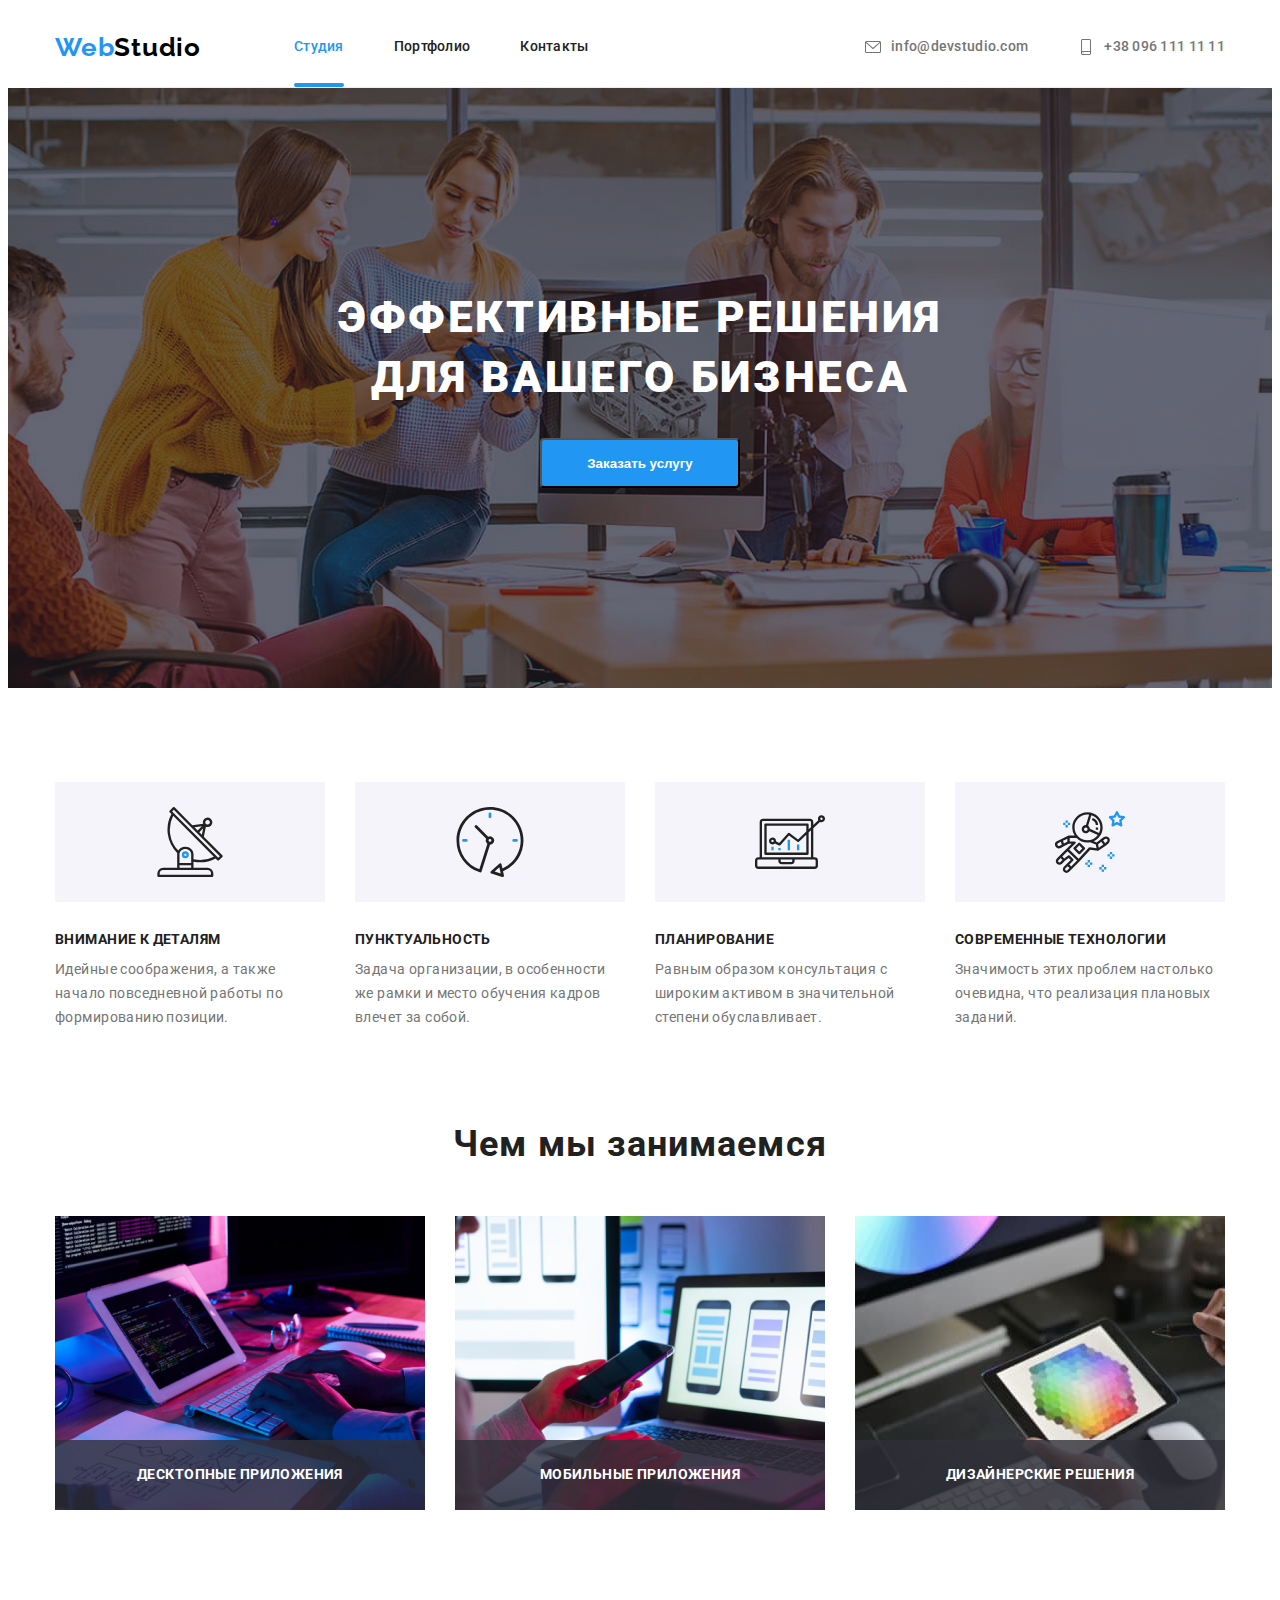
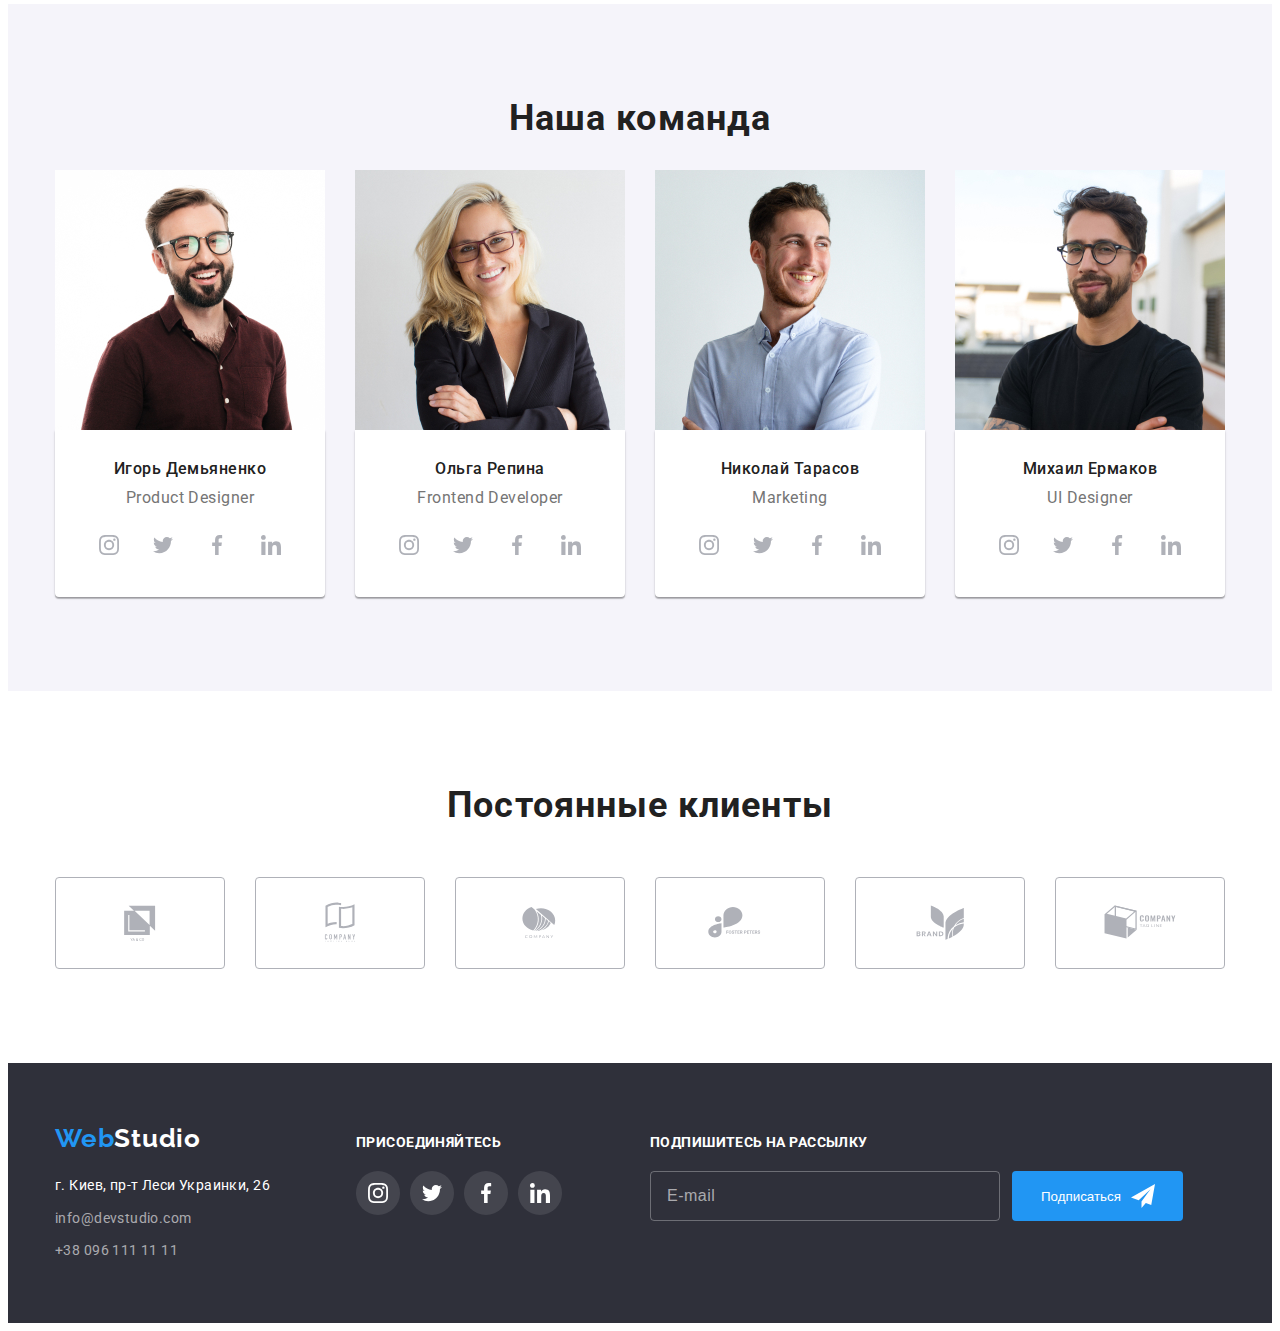
==== commit 9b79b94f: "img optimization index" ====
--- a/index.html
+++ b/index.html
@@ -43,6 +43,7 @@
             <svg class="open-menu-button_icon" width="40" height="40"><use href="images/icons.svg#icon-menu"></use></svg>
         </button>
     </div>
+    <!------------------------------- mob menu -->
 <div class="mob-menu is-hidden">
     <div class="container">
         <div class="mob-menu__top">
@@ -141,19 +142,39 @@
             <h2 class="title work__title">Чем мы занимаемся</h2>
             <ul class="work-list list">
             <li class="work-list__item">
-                <img src="./images/photo-one.jpg" alt="руки набирают на клавиатуре код страницы" width="370" class="work-list__picture">
+                <picture>
+<source
+srcset=" 
+./images/desktop/photo-one-desktop-1x.jpg 1x,
+./images/desktop/photo-one-desktop-2x.jpg 2x "
+media="(min-width: 1200px)"
+/><img src="./images/photo-one.jpg" alt="руки набирают на клавиатуре код страницы" class="work-list__picture">
+                </picture>
             <div class="work-description">
                 <p class="work-description__text">Десктопные приложения</p>
             </div>
             </li>
             <li class="work-list__item">
-                <img src="./images/photo-two.jpg" alt="подбирают дизайн для смартфона" width="370" class="work-list__picture">
+                <picture>
+<source srcset=" 
+./images/desktop/photo-two-desktop-1x.jpg 1x,
+./images/desktop/photo-two-desktop-2x.jpg 2x "
+ media="(min-width: 1200px)"/>
+<img src="./images/photo-two.jpg" alt="подбирают дизайн для смартфона" class="work-list__picture">
+                </picture>
                 <div class="work-description">
                     <p class="work-description__text">Мобильные приложения</p>
                 </div>
             </li>
             <li class="work-list__item">
-                <img src="./images/photo-three.jpg" alt="подбирают цветовые решения" width="370" class="work-list__picture">
+<picture>
+    <source srcset=" 
+    ./images/desktop/photo-three-desktop-1x.jpg 1px,
+    ./images/desktop/photo-three-desktop-2x.jpg 2px " 
+    media="(min-width: 1200px)" />
+    <img src="./images/photo-three.jpg" alt="подбирают цветовые решения" width="370" class="work-list__picture">
+</picture>
+                
                 <div class="work-description">
                     <p class="work-description__text">Дизайнерские решения</p>
                 </div>
@@ -167,7 +188,23 @@
             <h2 class="team__title container-title title">Наша команда</h2>
             <ul class="team-list list">
                 <li class="team-list__item"> 
-                    <img src="./images/photo-igori.jpg" alt="фото Игорь" width="270" class="team-list__picture">
+                    <picture>
+<source
+srcset="
+./images/desktop/photo-igori-desktop-1x.jpg 1x,
+./images/desktop/photo-igori-desktop-2x.jpg 2x"
+media="(min-width: 1200px)"
+/>
+<source srcset="
+./images/tab/photo-igori-tab-1x.jpg 1x,
+./images/tab/photo-igori-tab-2x.jpg 2x"
+ media="(min-width: 768px)" />
+<source srcset="
+./images/mob/photo-igori-mob-1x.jpg 1x,
+./images/mob/photo-igori-mob-2x.jpg 2x"
+ media="(min-width: 320px)" />
+<img src="./images/photo-igori.jpg" alt="фото Игорь" class="team-list__picture">
+                    </picture>                  
             <div class="team-item">
                     <h3 class="team-item__title">Игорь Демьяненко</h3>
                     <p class="team-item__text">Product Designer</p>
@@ -207,7 +244,22 @@
             
                 </li>      
                 <li class="team-list__item"> 
-                    <img src="./images/photo-oliga.jpg" alt="фото Ольга" width="270" class="team-list__picture">
+                    <picture>
+                        <source srcset="
+                        ./images/desktop/photo-oliga-desktop-1x.jpg 1x,
+                        ./images/desktop/photo-oliga-desktop-2x.jpg 2x" 
+                        media="(min-width: 1200px)" />
+                        <source srcset="
+                        ./images/tab/photo-oliga-tab-1x.jpg 1x,
+                        ./images/tab/photo-oliga-tab-2x.jpg 2x" 
+                        media="(min-width: 768px)" />
+                        <source srcset="
+                        ./images/mob/photo-oliga-mob-1x.jpg 1x,
+                        ./images/mob/photo-oliga-mob-2x.jpg 2x"
+                        media="(min-width: 320px)" />
+                        <img src="./images/photo-oliga.jpg" alt="фото Ольга" class="team-list__picture">
+                    </picture>
+                    
                 <div class="team-item">
                     <h3 class="team-item__title">Ольга Репина</h3>
                     <p class="team-item__text">Frontend Developer</p> 
@@ -244,7 +296,21 @@
             </div>
                 </li>          
                 <li class="team-list__item">
-                    <img src="./images/photo-nikolaj.jpg" alt="фото Николай" width="270" class="team-list__picture">
+                    <picture>
+                    <source srcset="
+                    ./images/desktop/photo-nikolaj-desktop-1x.jpg 1x,
+                    ./images/desktop/photo-nikolaj-desktop-2x.jpg 2x" 
+                    media="(min-width: 1200px)" />
+                    <source srcset="
+                    ./images/tab/photo-nikolaj-tab-1x.jpg 1x,
+                    ./images/tab/photo-nikolaj-tab-2x.jpg 2x" 
+                    media="(min-width: 768px)" />
+                    <source srcset="
+                    ./images/mob/photo-nikolaj-mob-1x.jpg 1x,
+                    ./images/mob/photo-nikolaj-mob-2x.jpg 2x"
+                    media="(min-width: 320px)" />
+                    <img src="./images/photo-nikolaj.jpg" alt="фото Николай"class="team-list__picture">
+                </picture>
                 <div class="team-item">
                     <h3 class="team-item__title">Николай Тарасов</h3>
                     <p class="team-item__text">Marketing</p>   
@@ -281,7 +347,22 @@
             </div>
                 </li>          
                 <li class="team-list__item">
-                    <img src="./images/photo-mihail.jpg" alt="фото Михаил" width="270" class="team-list__picture">
+                    <picture>
+                        <source srcset="
+                        ./images/desktop/photo-mihail-desktop-1x.jpg 1x,
+                        ./images/desktop/photo-mihail-desktop-2x.jpg 2x" 
+                        media="(min-width: 1200px)" />
+                        <source srcset="
+                        ./images/tab/photo-mihail-tab-1x.jpg 1x,
+                        ./images/tab/photo-mihail-tab-2x.jpg 2x" 
+                        media="(min-width: 768px)" />
+                        <source srcset="
+                        ./images/mob/photo-mihail-mob-1x.jpg 1x,
+                        ./images/mob/photo-mihail-mob-2x.jpg 2x" 
+                        media="(min-width: 320px)" />
+                        <img src="./images/photo-mihail.jpg" alt="фото Михаил" class="team-list__picture">
+                    </picture>
+                    
                 <div class="team-item">
                     <h3 class="team-item__title">Михаил Ермаков</h3>
                     <p class="team-item__text">UI Designer</p>     
--- a/css/main.min.css
+++ b/css/main.min.css
@@ -1,2 +1,2 @@
-html{box-sizing:border-box}*,*::before,*::after{box-sizing:inherit}p,h1,h2,h3,h4,h5,h6{margin:0}ul{margin:0;padding:0;list-style:none}img{display:block;max-width:100%;height:auto}address{font-style:normal}body{background-color:var(--white-color);color:var(--primary-text-color);font-family:Roboto, Sans-serif}.title{color:var(--secondary-text-color)}.link{text-decoration:none}:root{--primary-text-color: #757575;--secondary-text-color: #212121;--accent-text-color: #2196f3;--white-color: #ffffff;--background-aditional-color: #f5f4fa;--background-accent-color: #2f303a;--secondary-logo-color: #000000;--header-border-color: #ececec;--border-color: #eeeeee;--background-hero-color: #c4c4c4;--transition-duration-timing-function: 250ms cubic-bezier(0.4, 0, 0.2, 1)}.visually-hidden{position:absolute;width:1px;height:1px;margin:-1px;border:0;padding:0;white-space:nowrap;clip-path:inset(100%);clip:rect(0 0 0 0);overflow:hidden}.button{font-family:inherit;cursor:pointer;transition:color var(--transition-duration-timing-function),background-color var(--transition-duration-timing-function)}.button:hover,.button:focus{color:var(--white-color);background-color:var(--accent-text-color)}.container{width:100%;padding-left:15px;padding-right:15px;margin:0 auto}.container-title{margin-bottom:50px}@media screen and (min-width: 480px){.container{max-width:450px}}@media screen and (min-width: 768px){.container{max-width:738px}}@media screen and (min-width: 1200px){.container{max-width:1170px}}.section{padding-top:94px;padding-bottom:94px}svg{fill:currentColor}.backdrop{width:100vw;height:100vh;background-color:rgba(0,0,0,0.1);position:fixed;top:0;left:0;transition:opacity var(--transition-duration-timing-function),visibility var(--transition-duration-timing-function)}.modal{width:450px;min-height:609px;background-color:#fff;border-radius:4px;position:absolute;top:50%;left:50%;transform:scale(1) rotate(0) translate(-50%, -50%);transition:transform var(--transition-duration-timing-function);padding-top:40px;padding-right:39px;padding-bottom:40px;padding-left:41px}.backdrop.is-hidden .modal{transform:scale(3.5) rotate(90deg)}@media screen and (min-width: 1200px){.modal{width:528px;min-height:581px}}.modal-close{cursor:pointer;position:absolute;top:8px;right:8px;width:30px;height:30px;background-color:transparent;border:1px solid rgba(0,0,0,0.1);border-radius:50%;display:flex;align-items:center;justify-content:center;transition:color var(--transition-duration-timing-function)}.modal-close:hover,.modal-close:focus{color:var(--accent-text-color)}.is-hidden{visibility:hidden;opacity:0;pointer-events:none}.modal-title{font-weight:700;font-size:20px;line-height:1.15;text-align:center;color:var(--secondary-text-color);letter-spacing:0.03em;margin-bottom:12px}.modal-label{font-weight:400;font-size:12px;line-height:1.16;color:var(--primary-text-color);letter-spacing:0.01em;margin-bottom:4px}.modal-input{width:100%;height:40px;border:1px solid rgba(33,33,33,0.2);border-radius:4px;transition:outline-color var(--transition-duration-timing-function)}.modal-input:focus{outline-color:var(--accent-text-color);padding-left:42px}.modal-form-field{margin-bottom:10px}.modal-button{display:block;margin:0 auto;padding:10px 55px;border:none;border-radius:4px;color:var(--white-color);background-color:var(--accent-text-color);font-weight:700;font-size:16px;line-height:1.8;transition:background-color var(--transition-duration-timing-function),box-shadow var(--transition-duration-timing-function)}.modal-button:hover{background-color:#188ce8;box-shadow:0px 4px 4px rgba(0,0,0,0.15)}.modal-text{width:100%;height:120px;resize:none;padding:12px 16px;border:1px solid rgba(33,33,33,0.2);border-radius:4px;margin-bottom:20px;transition:outline-color var(--transition-duration-timing-function)}.modal-text:focus{outline-color:var(--accent-text-color)}.modal-input-field{position:relative}.input-icon{fill:var(--secondary-text-color);position:absolute;top:50%;left:12px;transform:translateY(-50%);transition:fill var(--transition-duration-timing-function)}.modal-input:focus ~ .input-icon{fill:var(--accent-text-color)}.modal-check-text{font-weight:400;font-size:12px;line-height:1.16;letter-spacing:0.03em;color:var(--primary-text-color);display:flex;justify-content:center;align-items:center}.modal-check-text span{width:16px;height:15px;border:2px solid #000000;margin-right:8.38px;border-radius:2px;display:flex;align-items:center;justify-content:center;transition:background-color var(--transition-duration-timing-function),border var(--transition-duration-timing-function)}.modal-check:checked+.modal-check-text span{background-color:var(--accent-text-color);border:none}@media screen and (min-width: 1200px){.modal-check-text{font-size:14px;line-height:1.71}}.modal-check-link{display:block;color:var(--accent-text-color);text-decoration-skip-ink:none;margin-left:3px}.modal-text-form-field{margin-bottom:30px}.icon-check{fill:transparent;transition:fill var(--transition-duration-timing-function)}.modal-check:checked+.modal-check-text .icon-check{fill:var(--white-color)}.social-list{display:flex;justify-content:center}.social-list__item{display:flex;width:44px;height:44px}.social-list__item+.social-list__item{margin-left:10px}.social-list__link{width:100%;height:100%;border-radius:50%;display:flex;align-items:center;justify-content:center;transition:color var(--transition-duration-timing-function),background-color var(--transition-duration-timing-function)}.social-list__link:hover,.social-list__link:focus{background-color:var(--accent-text-color);color:var(--white-color)}.social-list__link--light{color:#afb1b8}.social-list__link--dark-bg{background-color:rgba(255,255,255,0.1);color:var(--white-color)}.social-list-footer{margin-bottom:60px}@media screen and (min-width: 768px){.social-list-footer{margin-bottom:102px}}@media screen and (min-width: 1200px){.social-list-footer{margin-bottom:0}}@media screen and (min-width: 768px){.logo{margin-right:88px}}@media screen and (min-width: 1200px){.logo{margin-right:93px}}.logo__link{font-family:Raleway, sans-serif;font-weight:700;font-size:24px;line-height:calc(28px / 24px);letter-spacing:0.03em;text-decoration:none}@media screen and (min-width: 1200px){.logo__link{font-size:26px;line-height:1.17}}.logo__accent{color:var(--accent-text-color)}.logo__part-logo--black{color:var(--secondary-logo-color)}.logo__part-logo--white{color:var(--white-color)}.address{font-weight:400;font-size:14px;line-height:1.46;letter-spacing:0.03em;color:var(--white-color);margin-bottom:8px}@media screen and (min-width: 1200px){.address{margin-bottom:9px;text-align:start;width:231px;line-height:1.71}}.contacts-list{display:none}@media screen and (min-width: 768px){.contacts-list{display:flex;flex-direction:column;justify-content:start}}@media screen and (min-width: 1200px){.contacts-list{flex-direction:row;align-items:center;margin-left:auto}}@media screen and (min-width: 768px){.contacts-list__item{display:flex;margin-bottom:10px}.contacts-list__item:last-child{margin-bottom:0}}@media screen and (min-width: 1200px){.contacts-list__item{margin-right:50px;margin-bottom:0}.contacts-list__item:last-child{margin-right:0}}.contacts-list__link{display:flex;align-items:center;color:inherit;font-weight:500;font-size:12px;line-height:1.16;letter-spacing:0.02em;transition:color var(--transition-duration-timing-function)}.contacts-list__link:hover,.contacts-list__link:focus{color:var(--accent-text-color)}@media screen and (min-width: 1200px){.contacts-list__link{font-size:14px;line-height:1.14}}.contacts-list__icon{margin-right:10px}.header-container{display:flex;align-items:center;justify-content:space-between;width:100%;border-bottom:1px solid var(--header-border-color);padding-top:24px;padding-bottom:25px}.header-navigation{display:flex;align-items:center}@media screen and (min-width: 1200px){.header-navigation__contacts{display:flex;align-items:center;margin-left:auto}}.navigation-list{display:flex;align-items:center}.navigation-list__item{display:none}@media screen and (min-width: 768px){.navigation-list__item{display:flex;margin-right:50px}.navigation-list__item:last-child{margin-right:0}}.navigation-list__link{color:var(--secondary-text-color);font-weight:500;font-size:14px;line-height:1.14;letter-spacing:0.02em;transition:color var(--transition-duration-timing-function)}.navigation-list__link:hover,.navigation-list__link:focus{color:var(--accent-text-color)}.navigation-list__link--current{color:var(--accent-text-color);position:relative}.navigation-list__link--current::after{content:"";width:100%;height:4px;background-color:var(--accent-text-color);position:absolute;border-radius:2px;left:0;bottom:-32px;transition:color var(--transition-duration-timing-function)}.navigation-list__link--current::after:hover,.navigation-list__link--current::after:focus{color:var(--accent-text-color)}.hero{margin-left:auto;margin-right:auto;width:100%;height:400px;background-size:cover;background-color:var(--background-hero-color);background-image:linear-gradient(to right, rgba(47,48,58,0.4), rgba(47,48,58,0.4)),url("../images/mob/hero-mob-1x.png");background-repeat:no-repeat;background-position:center}@media (min-device-pixel-ratio: 2), (min-resolution: 192dpi), (min-resolution: 2dppx){.hero{background-image:linear-gradient(to right, rgba(47,48,58,0.4), rgba(47,48,58,0.4)),url("../images/mob/hero-mob-2x.png")}}@media screen and (min-width: 480px){.hero{width:480px}}@media screen and (min-width: 768px){.hero{width:768px;background-image:linear-gradient(to right, rgba(47,48,58,0.4), rgba(47,48,58,0.4)),url("../images/tab/hero-tab-1x.png")}}@media screen and (min-width: 768px) and (min-device-pixel-ratio: 2), screen and (min-width: 768px) and (min-resolution: 192dpi), screen and (min-width: 768px) and (min-resolution: 2dppx){.hero{background-image:linear-gradient(to right, rgba(47,48,58,0.4), rgba(47,48,58,0.4)),url("../images/tab/hero-tab-2x.png")}}@media screen and (min-width: 1200px){.hero{width:1600px;min-height:600px;background-image:linear-gradient(to right, rgba(47,48,58,0.4), rgba(47,48,58,0.4)),url("../images/desktop/hero-desktop-1x.png");margin-left:auto;margin-right:auto;padding-top:200px;padding-bottom:200px;background-repeat:no-repeat;background-position:center}}@media screen and (min-width: 1200px) and (min-device-pixel-ratio: 2), screen and (min-width: 1200px) and (min-resolution: 192dpi), screen and (min-width: 1200px) and (min-resolution: 2dppx){.hero{background-image:linear-gradient(to right, rgba(47,48,58,0.4), rgba(47,48,58,0.4)),url("../images/desktop/hero-desktop-2x.png")}}.hero__title{color:var(--white-color);font-weight:900;font-size:26px;line-height:1.61;letter-spacing:0.06em;text-align:center;text-transform:uppercase;margin-bottom:30px;margin-left:auto;margin-right:auto}@media screen and (min-width: 480px){.hero__title{width:360px}}@media screen and (min-width: 1200px){.hero__title{width:696px;font-size:44px;line-height:1.36;justify-content:center}}.hero__button{display:block;margin:0 auto;font-weight:700;min-width:200px;min-height:50px;border-radius:4px;padding:10px 32px;cursor:pointer;background-color:var(--accent-text-color);color:var(--white-color)}.benefits-list{margin-bottom:-30px}@media screen and (min-width: 480px){.benefits-list{padding-left:15px;padding-right:15px}}@media screen and (min-width: 768px){.benefits-list{display:flex;flex-wrap:wrap;margin-left:-15px;margin-top:-15px;padding-left:0;padding-right:0}}@media screen and (min-width: 1200px){.benefits-list{margin-left:-30px;margin-top:-30px;padding-left:0;padding-right:0}}.benefits-list__item{margin-bottom:30px}@media screen and (min-width: 768px){.benefits-list__item{flex-basis:calc(100% / 2 - 15px);margin-left:15px;margin-top:15px}}@media screen and (min-width: 1200px){.benefits-list__item{flex-basis:calc(100% / 4 - 30px);margin-left:30px;margin-top:30px}}.benefits-list__item-block{display:flex;justify-content:center;align-items:center;width:100%;height:120px;background-color:#f5f4fa;margin-bottom:30px}.benefits-list__title{font-weight:700;font-size:14px;line-height:1.14;letter-spacing:0.03em;text-transform:uppercase;color:var(--secondary-text-color);margin-bottom:10px;text-align:center}@media screen and (min-width: 768px){.benefits-list__title{text-align:start}}.benefits-list__text{font-family:400;font-size:14px;line-height:1.71;letter-spacing:0.03em}.work{padding-top:0}@media screen and (max-width: 1199px){.work{display:none}}.work__title{font-weight:700;font-size:36px;line-height:1.16;text-align:center;letter-spacing:0.03em;color:var(--secondary-text-color);margin-bottom:50px}.work-list{display:flex;flex-wrap:wrap;margin-left:-30px;margin-top:-30px}.work-list__item{flex-basis:calc(100% / 3 - 30px);margin-left:30px;margin-top:30px}.work-description{position:relative}.work-description__text{width:100%;height:70px;bottom:0;left:0;font-weight:700;font-style:normal;font-size:14px;line-height:1.14;letter-spacing:0.03em;text-transform:uppercase;color:var(--white-color);position:absolute;background-color:rgba(47,48,58,0.8);vertical-align:top;display:flex;justify-content:center;align-items:center}.team{margin-left:auto;margin-right:auto;background-color:var(--background-aditional-color)}.team__title{font-weight:700;font-size:28px;line-height:1.17;text-align:center;letter-spacing:0.03em;color:var(--secondary-text-color);margin-bottom:30px}@media screen and (min-width: 1200px){.team__title{font-size:36px;line-height:1.16}}.team-item__text{font-size:16px;line-height:1.18;text-align:center;letter-spacing:0.03em;margin-bottom:16px}.team-item__title{font-weight:500;font-size:16px;line-height:1.18;text-align:center;letter-spacing:0.03em;color:var(--secondary-text-color);margin-bottom:10px}.team-list__picture{display:block;height:auto}img{width:100%}.team-list{margin-bottom:-30px}@media screen and (min-width: 768px){.team-list{display:flex;flex-wrap:wrap;margin-left:-15px;margin-top:-15px;padding-left:0;padding-right:0}}@media screen and (min-width: 1200px){.team-list{margin-left:-30px;margin-top:-30px;margin-bottom:0;padding-left:0;padding-right:0}}.team-list__item{margin:0 auto;align-items:center;margin-bottom:30px}@media screen and (min-width: 768px){.team-list__item{flex-basis:calc(100% / 2 - 15px);margin-left:15px;margin-top:15px}}@media screen and (min-width: 1200px){.team-list__item{flex-basis:calc(100% / 4 - 30px);margin-left:30px;margin-top:30px;margin-bottom:0}}.team-item{display:block;padding-top:30px;padding-bottom:30px;background:var(--white-color);box-shadow:0px 1px 3px rgba(0,0,0,0.12),0px 1px 1px rgba(0,0,0,0.14),0px 2px 1px rgba(0,0,0,0.2);border-radius:0px 0px 4px 4px}.clients__title{font-weight:700;font-size:28px;line-height:1.17;text-align:center;letter-spacing:0.03em;color:var(--secondary-text-color);margin-bottom:30px}@media screen and (min-width: 1200px){.clients__title{font-size:36px;line-height:1.16;margin-bottom:50px}}.clients__list{display:flex;justify-content:center;align-items:center;flex-wrap:wrap;margin-left:-30px;margin-top:-30px}@media screen and (min-width: 1200px){.clients__list{flex-wrap:nowrap;margin:0}}.clients__item{width:210px;height:92px;display:flex;justify-content:center;align-items:center;flex-basis:calc(100% / 2 - 30px);margin-left:30px;margin-top:30px}@media screen and (min-width: 768px){.clients__item{flex-basis:calc(100% / 3 - 30px)}}@media screen and (min-width: 1200px){.clients__item{margin-left:0;margin-top:0}}@media screen and (min-width: 1200px){.clients__item+.clients__item{margin-left:30px}}.clients__link{width:100%;height:100%;border:1px solid #afb1b8;border-radius:4px;display:flex;justify-content:center;align-items:center;color:#afb1b8;transition:color var(--transition-duration-timing-function),border-color var(--transition-duration-timing-function)}.clients__link:hover,.clients__link:focus{color:var(--accent-text-color);border-color:var(--accent-text-color)}.clients__icon{width:106px;height:60px}@media screen and (min-width: 768px){.footer-container__position{display:flex;justify-content:space-around}}@media screen and (min-width: 1200px){.footer-container__position{align-items:baseline;justify-content:space-between}}@media screen and (min-width: 1200px){.footer-container{display:flex;justify-content:start;align-items:baseline;align-content:space-between}}.footer{background-color:var(--background-accent-color);padding-top:60px;padding-bottom:60px}.address-block{text-align:center}@media screen and (min-width: 1200px){.address-block{margin-right:70px}}.address-block .logo{margin-right:0;margin-bottom:20px}@media screen and (min-width: 1200px){.address-block .logo{text-align:start}}.footer-contacts{font-size:14px;font-weight:400;line-height:1.71;letter-spacing:0.03em;color:rgba(255,255,255,0.6);margin-bottom:20px}@media screen and (min-width: 1200px){.footer-contacts{text-align:start;margin-bottom:0}}.footer-contacts__item{margin-bottom:9px}.footer-contacts__item:last-child{margin-bottom:0}.footer-contacts__link{font-weight:400;font-size:14px;line-height:1.71;letter-spacing:0.03em;color:rgba(255,255,255,0.6);transition:color var(--transition-duration-timing-function)}.footer-contacts__link:hover,.footer-contacts__link:focus{color:var(--accent-text-color)}.join{text-align:center}@media screen and (min-width: 1200px){.join{margin-right:88px}}.join__title{font-style:700;font-size:14px;line-height:1.14;letter-spacing:0.03em;color:var(--white-color);margin-bottom:20px;text-transform:uppercase;margin-bottom:20px}@media screen and (min-width: 1200px){.join__title{display:flex}}.subscribe{width:100%}@media screen and (min-width: 1200px){.subscribe{display:flex;flex-direction:column}}.subscribe__title{display:block;font-weight:700;font-size:14px;line-height:1.14;letter-spacing:0.03em;color:var(--white-color);text-align:center;margin-bottom:20px;text-transform:uppercase}@media screen and (min-width: 1200px){.subscribe__title{display:flex}}.form-field{text-align:center}@media screen and (min-width: 1200px){.form-field{display:flex}}.form-field__input{width:100%;height:50px;margin-bottom:20px;background-color:transparent;border:1px solid rgba(255,255,255,0.3);border-radius:4px;padding-left:16px;color:var(--white-color);transition:box-shadow var(--transition-duration-timing-function)}.form-field__input:hover,.form-field__input:focus{box-shadow:0px 4px 4px rgba(0,0,0,0.15)}.form-field__input::placeholder{color:rgba(255,255,255,0.6);font-weight:400;font-size:16px;line-height:1.25;letter-spacing:0.03em;align-items:center}@media screen and (min-width: 768px){.form-field__input{width:450px}}@media screen and (min-width: 1200px){.form-field__input{width:350px;margin-bottom:0}}.form-field__button{margin:0 auto;background-color:var(--accent-text-color);color:var(--white-color);border:none;border-radius:4px;padding:10px 28px 10px 29px;display:flex;justify-content:center;align-items:center;cursor:pointer}@media screen and (min-width: 1200px){.form-field__button{margin-left:12px;margin-right:0}}.form-field__icon{margin-left:10px}.mob-menu{position:fixed;background-color:#ffffff;top:0;width:100vw;height:100vh;z-index:5;padding-top:48px;padding-bottom:48px}.mob-menu .container{display:flex;flex-direction:column;justify-content:space-between;height:100%}@media screen and (min-width: 768px){.mob-menu{display:none}}.open-menu-button{background-color:transparent;border:none;transition:color var(--transition-duration-timing-function)}.open-menu-button:hover,.open-menu-button:focus{color:var(--accent-text-color)}@media screen and (min-width: 768px){.open-menu-button{display:none}}.open-menu-button__icon{margin-left:auto}.close-menu-button{display:block;margin-left:auto;background-color:transparent;border:none;border-radius:50%;align-items:center;transition:color var(--transition-duration-timing-function)}.close-menu-button:hover,.close-menu-button:focus{color:var(--accent-text-color)}.mob-menu-list__item:not(:last-child){margin-bottom:32px}.mob-menu-list__link{font-weight:500;font-size:40px;line-height:1.17;letter-spacing:0.02em;color:var(--secondary-text-color)}.mob-menu-list__link--current{color:var(--accent-text-color);position:relative}.mob-menu-contacts-list__link{font-weight:500;font-size:24px;line-height:calc(28px / 24px);letter-spacing:0.02em;color:var(--primary-text-color)}.mob-menu-contacts-list__link--accented{font-weight:500;font-size:34px;line-height:1.17;letter-spacing:0.02em;color:var(--accent-text-color)}.mob-menu-contacts-list__item{margin-bottom:32px}.mob-menu-contacts-list{margin-bottom:64px}.mob-menu-social-list{display:flex;flex-direction:row}.mob-menu-social-list__item:not(:last-child)::after{content:"";width:22px;border:1px solid rgba(33,33,33,0.2);border-radius:90deg;margin-left:10px;margin-right:10px}.mob-menu-social-list__link{font-weight:500;font-size:18px;line-height:calc(22px / 18px);letter-spacing:0.02em;color:var(--accent-text-color)}.filters-list{display:flex;justify-content:center;margin-bottom:50px}.filters-list__button{border:none;display:inline-block;padding:6px 22px;border-radius:4px;font-weight:500;font-size:16px;line-height:1.62;text-align:center;letter-spacing:0.03em;color:var(--secondary-text-color);margin-left:8px;transition:box-shadow var(--transition-duration-timing-function)}.filters-list__button:hover{box-shadow:0px 3px 1px rgba(0,0,0,0.1),0px 1px 2px rgba(0,0,0,0.08),0px 2px 2px rgba(0,0,0,0.12)}.filters-list__button:focus{box-shadow:0px 3px 1px rgba(0,0,0,0.1),0px 1px 2px rgba(0,0,0,0.08),0px 2px 2px rgba(0,0,0,0.12)}.filters-list__button--current{color:var(--white-color);background-color:var(--accent-text-color);width:73px;box-shadow:0px 3px 1px rgba(0,0,0,0.1),0px 1px 2px rgba(0,0,0,0.08),0px 2px 2px rgba(0,0,0,0.12);transition:box-shadow var(--transition-duration-timing-function)}.filters-list__button--current:hover{box-shadow:0px 3px 1px rgba(0,0,0,0.1),0px 1px 2px rgba(0,0,0,0.08),0px 2px 2px rgba(0,0,0,0.12)}.filters-list__button--current:focus{box-shadow:0px 3px 1px rgba(0,0,0,0.1),0px 1px 2px rgba(0,0,0,0.08),0px 2px 2px rgba(0,0,0,0.12)}.projects-list{display:flex;flex-wrap:wrap;margin-left:-30px;margin-top:-30px}.projects-content__title{font-weight:700;font-size:18px;line-height:2;letter-spacing:0.06em;color:var(--secondary-text-color);margin-bottom:4px}.projects-content__text{font-size:16px;line-height:1.87;letter-spacing:0.03em;color:var(--primary-text-color)}.projects-list__item{flex-basis:calc(100% / 3 - 30px);margin-left:30px;margin-top:30px}.projects-list__link{display:inline-block;transition:box-shadow var(--transition-duration-timing-function)}.projects-list__link:hover{cursor:pointer;box-shadow:0px 3px 1px rgba(0,0,0,0.1),0px 1px 2px rgba(0,0,0,0.08),0px 2px 2px rgba(0,0,0,0.12)}.projects-content{padding-top:20px;padding-bottom:20px;padding-left:24px;border-bottom:1px solid var(--border-color);border-left:1px solid var(--border-color);border-right:1px solid var(--border-color)}.projects-wrap{position:relative;overflow:hidden}.projects-wrap__text{position:absolute;top:0;left:0;font-style:400;font-size:18px;line-height:1.33;letter-spacing:3%;color:var(--white-color);background-color:rgba(33,150,243,0.9);height:100%;padding:63px 24px;overflow:auto;transform:translateY(101%);transition:transform var(--transition-duration-timing-function)}.projects-list__item:hover .projects-wrap__text{transform:translateY(-1px)}
+html{box-sizing:border-box}*,*::before,*::after{box-sizing:inherit}p,h1,h2,h3,h4,h5,h6{margin:0}ul{margin:0;padding:0;list-style:none}img{display:block;max-width:100%;height:auto}address{font-style:normal}body{background-color:var(--white-color);color:var(--primary-text-color);font-family:Roboto, Sans-serif}.title{color:var(--secondary-text-color)}.link{text-decoration:none}:root{--primary-text-color: #757575;--secondary-text-color: #212121;--accent-text-color: #2196f3;--white-color: #ffffff;--background-aditional-color: #f5f4fa;--background-accent-color: #2f303a;--secondary-logo-color: #000000;--header-border-color: #ececec;--border-color: #eeeeee;--background-hero-color: #c4c4c4;--transition-duration-timing-function: 250ms cubic-bezier(0.4, 0, 0.2, 1)}.visually-hidden{position:absolute;width:1px;height:1px;margin:-1px;border:0;padding:0;white-space:nowrap;clip-path:inset(100%);clip:rect(0 0 0 0);overflow:hidden}.button{font-family:inherit;cursor:pointer;transition:color var(--transition-duration-timing-function),background-color var(--transition-duration-timing-function)}.button:hover,.button:focus{color:var(--white-color);background-color:var(--accent-text-color)}.container{width:100%;padding-left:15px;padding-right:15px;margin:0 auto}.container-title{margin-bottom:50px}@media screen and (min-width: 480px){.container{max-width:450px}}@media screen and (min-width: 768px){.container{max-width:738px}}@media screen and (min-width: 1200px){.container{max-width:1200px}}.section{padding-top:60px;padding-bottom:60px}@media screen and (min-width: 1200px){.section{padding-top:94px;padding-bottom:94px}}svg{fill:currentColor}.backdrop{width:100vw;height:100vh;background-color:rgba(0,0,0,0.1);position:fixed;top:0;left:0;transition:opacity var(--transition-duration-timing-function),visibility var(--transition-duration-timing-function)}.modal{width:96%;height:96%;background-color:#fff;border-radius:4px;position:absolute;top:50%;left:50%;transform:scale(1) rotate(0) translate(-50%, -50%);transition:transform var(--transition-duration-timing-function);padding-top:40px;padding-right:39px;padding-bottom:40px;padding-left:41px}.backdrop.is-hidden .modal{transform:scale(3.5) rotate(90deg)}@media screen and (min-width: 480px){.modal{width:450px;height:609px}}@media screen and (min-width: 1200px){.modal{width:528px;min-height:581px}}.modal-close{cursor:pointer;position:absolute;top:8px;right:8px;width:30px;height:30px;background-color:transparent;border:1px solid rgba(0,0,0,0.1);border-radius:50%;display:flex;align-items:center;justify-content:center;transition:color var(--transition-duration-timing-function)}.modal-close:hover,.modal-close:focus{color:var(--accent-text-color)}.is-hidden{visibility:hidden;opacity:0;pointer-events:none}.modal-title{font-weight:700;font-size:20px;line-height:1.15;text-align:center;color:var(--secondary-text-color);letter-spacing:0.03em;margin-bottom:12px}.modal-label{font-weight:400;font-size:12px;line-height:1.16;color:var(--primary-text-color);letter-spacing:0.01em;margin-bottom:4px}.modal-input{width:100%;height:40px;border:1px solid rgba(33,33,33,0.2);border-radius:4px;transition:outline-color var(--transition-duration-timing-function)}.modal-input:focus{outline-color:var(--accent-text-color);padding-left:42px}.modal-form-field{margin-bottom:10px}.modal-button{display:block;margin:0 auto;padding:10px 55px;border:none;border-radius:4px;color:var(--white-color);background-color:var(--accent-text-color);font-weight:700;font-size:16px;line-height:1.8;transition:background-color var(--transition-duration-timing-function),box-shadow var(--transition-duration-timing-function)}.modal-button:hover{background-color:#188ce8;box-shadow:0px 4px 4px rgba(0,0,0,0.15)}.modal-text{width:100%;height:120px;resize:none;padding:12px 16px;border:1px solid rgba(33,33,33,0.2);border-radius:4px;margin-bottom:20px;transition:outline-color var(--transition-duration-timing-function)}.modal-text:focus{outline-color:var(--accent-text-color)}.modal-input-field{position:relative}.input-icon{fill:var(--secondary-text-color);position:absolute;top:50%;left:12px;transform:translateY(-50%);transition:fill var(--transition-duration-timing-function)}.modal-input:focus ~ .input-icon{fill:var(--accent-text-color)}.modal-check-text{font-weight:400;font-size:12px;line-height:1.16;letter-spacing:0.03em;color:var(--primary-text-color);display:flex;justify-content:center;align-items:center}.modal-check-text span{width:16px;height:15px;border:2px solid #000000;margin-right:8.38px;border-radius:2px;display:flex;align-items:center;justify-content:center;transition:background-color var(--transition-duration-timing-function),border var(--transition-duration-timing-function)}.modal-check:checked+.modal-check-text span{background-color:var(--accent-text-color);border:none}@media screen and (min-width: 1200px){.modal-check-text{font-size:14px;line-height:1.71}}.modal-check-link{display:block;color:var(--accent-text-color);text-decoration-skip-ink:none;margin-left:3px}.modal-text-form-field{margin-bottom:30px}.icon-check{fill:transparent;transition:fill var(--transition-duration-timing-function)}.modal-check:checked+.modal-check-text .icon-check{fill:var(--white-color)}.social-list{display:flex;justify-content:center}.social-list__item{display:flex;width:44px;height:44px}.social-list__item+.social-list__item{margin-left:10px}.social-list__link{width:100%;height:100%;border-radius:50%;display:flex;align-items:center;justify-content:center;transition:color var(--transition-duration-timing-function),background-color var(--transition-duration-timing-function)}.social-list__link:hover,.social-list__link:focus{background-color:var(--accent-text-color);color:var(--white-color)}.social-list__link--light{color:#afb1b8}.social-list__link--dark-bg{background-color:rgba(255,255,255,0.1);color:var(--white-color)}.social-list-footer{margin-bottom:60px}@media screen and (min-width: 768px){.social-list-footer{margin-bottom:102px}}@media screen and (min-width: 1200px){.social-list-footer{margin-bottom:0}}@media screen and (min-width: 768px){.logo{margin-right:88px}}@media screen and (min-width: 1200px){.logo{margin-right:93px}}.logo__link{font-family:Raleway, sans-serif;font-weight:700;font-size:24px;line-height:calc(28px / 24px);letter-spacing:0.03em;text-decoration:none}@media screen and (min-width: 1200px){.logo__link{font-size:26px;line-height:1.17}}.logo__accent{color:var(--accent-text-color)}.logo__part-logo--black{color:var(--secondary-logo-color)}.logo__part-logo--white{color:var(--white-color)}.address{font-weight:400;font-size:14px;line-height:1.46;letter-spacing:0.03em;color:var(--white-color);margin-bottom:8px}@media screen and (min-width: 1200px){.address{margin-bottom:9px;text-align:start;width:231px;line-height:1.71}}.contacts-list{display:none}@media screen and (min-width: 768px){.contacts-list{display:flex;flex-direction:column;justify-content:start}}@media screen and (min-width: 1200px){.contacts-list{flex-direction:row;align-items:center;margin-left:auto}}@media screen and (min-width: 768px){.contacts-list__item{display:flex;margin-bottom:10px}.contacts-list__item:last-child{margin-bottom:0}}@media screen and (min-width: 1200px){.contacts-list__item{margin-right:50px;margin-bottom:0}.contacts-list__item:last-child{margin-right:0}}.contacts-list__link{display:flex;align-items:center;color:inherit;font-weight:500;font-size:12px;line-height:1.16;letter-spacing:0.02em;transition:color var(--transition-duration-timing-function)}.contacts-list__link:hover,.contacts-list__link:focus{color:var(--accent-text-color)}@media screen and (min-width: 1200px){.contacts-list__link{font-size:14px;line-height:1.14}}.contacts-list__icon{margin-right:10px}.header-container{display:flex;align-items:center;justify-content:space-between;width:100%;border-bottom:1px solid var(--header-border-color);padding-top:24px;padding-bottom:25px}.header-navigation{display:flex;align-items:center}@media screen and (min-width: 1200px){.header-navigation__contacts{display:flex;align-items:center;margin-left:auto}}.navigation-list{display:flex;align-items:center}.navigation-list__item{display:none}@media screen and (min-width: 768px){.navigation-list__item{display:flex;margin-right:50px}.navigation-list__item:last-child{margin-right:0}}.navigation-list__link{color:var(--secondary-text-color);font-weight:500;font-size:14px;line-height:1.14;letter-spacing:0.02em;transition:color var(--transition-duration-timing-function)}.navigation-list__link:hover,.navigation-list__link:focus{color:var(--accent-text-color)}.navigation-list__link--current{color:var(--accent-text-color);position:relative}.navigation-list__link--current::after{content:"";width:100%;height:4px;background-color:var(--accent-text-color);position:absolute;border-radius:2px;left:0;bottom:-32px;transition:color var(--transition-duration-timing-function)}.navigation-list__link--current::after:hover,.navigation-list__link--current::after:focus{color:var(--accent-text-color)}.hero{margin-left:auto;margin-right:auto;width:100%;height:400px;background-size:cover;padding-top:118px;padding-bottom:118px;background-color:var(--background-hero-color);background-image:linear-gradient(to right, rgba(47,48,58,0.4), rgba(47,48,58,0.4)),url("../images/mob/hero-mob-1x.png");background-repeat:no-repeat;background-position:center}@media (min-device-pixel-ratio: 2), (min-resolution: 192dpi), (min-resolution: 2dppx){.hero{background-image:linear-gradient(to right, rgba(47,48,58,0.4), rgba(47,48,58,0.4)),url("../images/mob/hero-mob-2x.png")}}@media screen and (min-width: 480px){.hero{width:480px}}@media screen and (min-width: 768px){.hero{width:768px;background-image:linear-gradient(to right, rgba(47,48,58,0.4), rgba(47,48,58,0.4)),url("../images/tab/hero-tab-1x.png")}}@media screen and (min-width: 768px) and (min-device-pixel-ratio: 2), screen and (min-width: 768px) and (min-resolution: 192dpi), screen and (min-width: 768px) and (min-resolution: 2dppx){.hero{background-image:linear-gradient(to right, rgba(47,48,58,0.4), rgba(47,48,58,0.4)),url("../images/tab/hero-tab-2x.png")}}@media screen and (min-width: 1200px){.hero{width:100%;max-width:1600px;min-height:600px;background-image:linear-gradient(to right, rgba(47,48,58,0.4), rgba(47,48,58,0.4)),url("../images/desktop/hero-desktop-1x.png");margin-left:auto;margin-right:auto;padding-top:200px;padding-bottom:200px;background-repeat:no-repeat;background-position:center;background-size:cover}}@media screen and (min-width: 1200px) and (min-device-pixel-ratio: 2), screen and (min-width: 1200px) and (min-resolution: 192dpi), screen and (min-width: 1200px) and (min-resolution: 2dppx){.hero{background-image:linear-gradient(to right, rgba(47,48,58,0.4), rgba(47,48,58,0.4)),url("../images/desktop/hero-desktop-2x.png")}}.hero__title{color:var(--white-color);font-weight:900;display:block;font-size:26px;line-height:1.61;letter-spacing:0.06em;text-align:center;text-transform:uppercase;margin-bottom:30px;margin-left:auto;margin-right:auto}@media screen and (min-width: 480px){.hero__title{width:360px}}@media screen and (min-width: 1200px){.hero__title{width:696px;font-size:44px;line-height:1.36;justify-content:center}}.hero__button{display:block;margin:0 auto;font-weight:700;min-width:200px;min-height:50px;border-radius:4px;padding:10px 32px;cursor:pointer;background-color:var(--accent-text-color);color:var(--white-color)}.benefits-list{margin-bottom:-30px}@media screen and (min-width: 480px){.benefits-list{padding-left:15px;padding-right:15px}}@media screen and (min-width: 768px){.benefits-list{display:flex;flex-wrap:wrap;margin-left:-15px;margin-top:-15px;padding-left:0;padding-right:0}}@media screen and (min-width: 1200px){.benefits-list{margin-left:-30px;margin-top:-30px;padding-left:0;padding-right:0}}.benefits-list__item{margin-bottom:30px}@media screen and (min-width: 768px){.benefits-list__item{flex-basis:calc(100% / 2 - 15px);margin-left:15px;margin-top:15px}}@media screen and (min-width: 1200px){.benefits-list__item{flex-basis:calc(100% / 4 - 30px);margin-left:30px;margin-top:30px}}.benefits-list__item-block{display:flex;justify-content:center;align-items:center;width:100%;height:120px;background-color:#f5f4fa;margin-bottom:30px}.benefits-list__title{font-weight:700;font-size:14px;line-height:1.14;letter-spacing:0.03em;text-transform:uppercase;color:var(--secondary-text-color);margin-bottom:10px;text-align:center}@media screen and (min-width: 768px){.benefits-list__title{text-align:start}}.benefits-list__text{font-family:400;font-size:14px;line-height:1.71;letter-spacing:0.03em}.work{padding-top:0}@media screen and (max-width: 1199px){.work{display:none}}.work__title{font-weight:700;font-size:36px;line-height:1.16;text-align:center;letter-spacing:0.03em;color:var(--secondary-text-color);margin-bottom:50px}.work-list{display:flex;flex-wrap:wrap;margin-left:-30px;margin-top:-30px}.work-list__item{flex-basis:calc(100% / 3 - 30px);margin-left:30px;margin-top:30px}.work-description{position:relative}.work-description__text{width:100%;height:70px;bottom:0;left:0;font-weight:700;font-style:normal;font-size:14px;line-height:1.14;letter-spacing:0.03em;text-transform:uppercase;color:var(--white-color);position:absolute;background-color:rgba(47,48,58,0.8);vertical-align:top;display:flex;justify-content:center;align-items:center}.team{margin-left:auto;margin-right:auto;background-color:var(--background-aditional-color)}.team__title{font-weight:700;font-size:28px;line-height:1.17;text-align:center;letter-spacing:0.03em;color:var(--secondary-text-color);margin-bottom:30px}@media screen and (min-width: 1200px){.team__title{font-size:36px;line-height:1.16}}.team-item__text{font-size:16px;line-height:1.18;text-align:center;letter-spacing:0.03em;margin-bottom:16px}.team-item__title{font-weight:500;font-size:16px;line-height:1.18;text-align:center;letter-spacing:0.03em;color:var(--secondary-text-color);margin-bottom:10px}.team-list__picture{display:block;height:auto}img{width:100%}.team-list{margin-bottom:-30px}@media screen and (min-width: 768px){.team-list{display:flex;flex-wrap:wrap;margin-left:-15px;margin-top:-15px;padding-left:0;padding-right:0}}@media screen and (min-width: 1200px){.team-list{margin-left:-30px;margin-top:-30px;margin-bottom:0;padding-left:0;padding-right:0}}.team-list__item{margin:0 auto;align-items:center;margin-bottom:30px}@media screen and (min-width: 768px){.team-list__item{flex-basis:calc(100% / 2 - 15px);margin-left:15px;margin-top:15px}}@media screen and (min-width: 1200px){.team-list__item{flex-basis:calc(100% / 4 - 30px);margin-left:30px;margin-top:30px;margin-bottom:0}}.team-item{display:block;padding-top:30px;padding-bottom:30px;background:var(--white-color);box-shadow:0px 1px 3px rgba(0,0,0,0.12),0px 1px 1px rgba(0,0,0,0.14),0px 2px 1px rgba(0,0,0,0.2);border-radius:0px 0px 4px 4px}.clients__title{font-weight:700;font-size:28px;line-height:1.17;text-align:center;letter-spacing:0.03em;color:var(--secondary-text-color);margin-bottom:30px}@media screen and (min-width: 1200px){.clients__title{font-size:36px;line-height:1.16;margin-bottom:50px}}.clients__list{display:flex;justify-content:center;align-items:center;flex-wrap:wrap;margin-left:-30px;margin-top:-30px}@media screen and (min-width: 1200px){.clients__list{flex-wrap:nowrap;margin:0}}.clients__item{width:210px;height:92px;display:flex;justify-content:center;align-items:center;flex-basis:calc(100% / 2 - 30px);margin-left:30px;margin-top:30px}@media screen and (min-width: 768px){.clients__item{flex-basis:calc(100% / 3 - 30px)}}@media screen and (min-width: 1200px){.clients__item{margin-left:0;margin-top:0}}@media screen and (min-width: 1200px){.clients__item+.clients__item{margin-left:30px}}.clients__link{width:100%;height:100%;border:1px solid #afb1b8;border-radius:4px;display:flex;justify-content:center;align-items:center;color:#afb1b8;transition:color var(--transition-duration-timing-function),border-color var(--transition-duration-timing-function)}.clients__link:hover,.clients__link:focus{color:var(--accent-text-color);border-color:var(--accent-text-color)}.clients__icon{width:106px;height:60px}@media screen and (min-width: 768px){.footer-container__position{display:flex;justify-content:space-around}}@media screen and (min-width: 1200px){.footer-container__position{align-items:baseline;justify-content:space-between}}@media screen and (min-width: 1200px){.footer-container{display:flex;justify-content:start;align-items:baseline;align-content:space-between}}.footer{background-color:var(--background-accent-color);padding-top:60px;padding-bottom:60px}.address-block{text-align:center}@media screen and (min-width: 1200px){.address-block{margin-right:70px}}.address-block .logo{margin-right:0;margin-bottom:20px}@media screen and (min-width: 1200px){.address-block .logo{text-align:start}}.footer-contacts{font-size:14px;font-weight:400;line-height:1.71;letter-spacing:0.03em;color:rgba(255,255,255,0.6);margin-bottom:20px}@media screen and (min-width: 1200px){.footer-contacts{text-align:start;margin-bottom:0}}.footer-contacts__item{margin-bottom:9px}.footer-contacts__item:last-child{margin-bottom:0}.footer-contacts__link{font-weight:400;font-size:14px;line-height:1.71;letter-spacing:0.03em;color:rgba(255,255,255,0.6);transition:color var(--transition-duration-timing-function)}.footer-contacts__link:hover,.footer-contacts__link:focus{color:var(--accent-text-color)}.join{text-align:center}@media screen and (min-width: 1200px){.join{margin-right:88px}}.join__title{font-style:700;font-size:14px;line-height:1.14;letter-spacing:0.03em;color:var(--white-color);margin-bottom:20px;text-transform:uppercase;margin-bottom:20px}@media screen and (min-width: 1200px){.join__title{display:flex}}.subscribe{width:100%}@media screen and (min-width: 1200px){.subscribe{display:flex;flex-direction:column}}.subscribe__title{display:block;font-weight:700;font-size:14px;line-height:1.14;letter-spacing:0.03em;color:var(--white-color);text-align:center;margin-bottom:20px;text-transform:uppercase}@media screen and (min-width: 1200px){.subscribe__title{display:flex}}.form-field{text-align:center}@media screen and (min-width: 1200px){.form-field{display:flex}}.form-field__input{width:100%;height:50px;margin-bottom:20px;background-color:transparent;border:1px solid rgba(255,255,255,0.3);border-radius:4px;padding-left:16px;color:var(--white-color);transition:box-shadow var(--transition-duration-timing-function)}.form-field__input:hover,.form-field__input:focus{box-shadow:0px 4px 4px rgba(0,0,0,0.15)}.form-field__input::placeholder{color:rgba(255,255,255,0.6);font-weight:400;font-size:16px;line-height:1.25;letter-spacing:0.03em;align-items:center}@media screen and (min-width: 768px){.form-field__input{width:450px}}@media screen and (min-width: 1200px){.form-field__input{width:350px;margin-bottom:0}}.form-field__button{margin:0 auto;background-color:var(--accent-text-color);color:var(--white-color);border:none;border-radius:4px;padding:10px 28px 10px 29px;display:flex;justify-content:center;align-items:center;cursor:pointer}@media screen and (min-width: 1200px){.form-field__button{margin-left:12px;margin-right:0}}.form-field__icon{margin-left:10px}.mob-menu{position:fixed;background-color:#ffffff;top:0;width:100vw;height:100vh;z-index:5;padding-top:10px;padding-bottom:48px}.mob-menu .container{display:flex;flex-direction:column;justify-content:space-between;height:100%}@media screen and (min-width: 768px){.mob-menu{display:none}}.open-menu-button{background-color:transparent;border:none;transition:color var(--transition-duration-timing-function)}.open-menu-button:hover,.open-menu-button:focus{color:var(--accent-text-color)}@media screen and (min-width: 768px){.open-menu-button{display:none}}.open-menu-button__icon{margin-left:auto}.close-menu-button{display:block;margin-left:auto;background-color:transparent;border:none;border-radius:50%;align-items:center;transition:color var(--transition-duration-timing-function)}.close-menu-button:hover,.close-menu-button:focus{color:var(--accent-text-color)}.mob-menu-list__item:not(:last-child){margin-bottom:32px}.mob-menu-list__link{font-weight:500;font-size:40px;line-height:1.17;letter-spacing:0.02em;color:var(--secondary-text-color);transition:color var(--transition-duration-timing-function)}.mob-menu-list__link:hover,.mob-menu-list__link:focus{color:var(--accent-text-color)}.mob-menu-list__link--current{color:var(--accent-text-color);position:relative}.mob-menu-contacts-list__link{font-weight:500;font-size:24px;line-height:calc(28px / 24px);letter-spacing:0.02em;color:var(--primary-text-color);transition:color var(--transition-duration-timing-function)}.mob-menu-contacts-list__link:hover,.mob-menu-contacts-list__link:focus{color:var(--accent-text-color)}.mob-menu-contacts-list__link--accented{font-weight:500;font-size:34px;line-height:1.17;letter-spacing:0.02em;color:var(--accent-text-color)}.mob-menu-contacts-list__item{margin-bottom:32px}.mob-menu-contacts-list{margin-bottom:64px}.mob-menu-social-list{display:flex;flex-direction:row}.mob-menu-social-list__item:not(:last-child)::after{content:"";width:22px;border:1px solid rgba(33,33,33,0.2);border-radius:90deg;margin-left:10px;margin-right:10px}.mob-menu-social-list__link{font-weight:500;font-size:18px;line-height:calc(22px / 18px);letter-spacing:0.02em;color:var(--accent-text-color);transition:color var(--transition-duration-timing-function)}.mob-menu-social-list__link:hover,.mob-menu-social-list__link:focus{color:var(--primary-text-color)}.mob-menu__top{padding-top:10px}.filters-list{display:flex;justify-content:start;margin-bottom:40px;flex-wrap:wrap}@media screen and (min-width: 768px){.filters-list{margin-bottom:30px;justify-content:center;flex-wrap:nowrap}}.filters-list__button{border:none;display:inline-block;padding:6px 22px;border-radius:4px;font-weight:500;font-size:16px;line-height:1.62;text-align:center;letter-spacing:0.03em;color:var(--secondary-text-color);margin-left:8px;transition:box-shadow var(--transition-duration-timing-function);margin-bottom:15px}.filters-list__button:hover{box-shadow:0px 3px 1px rgba(0,0,0,0.1),0px 1px 2px rgba(0,0,0,0.08),0px 2px 2px rgba(0,0,0,0.12)}.filters-list__button:focus{box-shadow:0px 3px 1px rgba(0,0,0,0.1),0px 1px 2px rgba(0,0,0,0.08),0px 2px 2px rgba(0,0,0,0.12)}.filters-list__button--current{color:var(--white-color);background-color:var(--accent-text-color);width:73px;box-shadow:0px 3px 1px rgba(0,0,0,0.1),0px 1px 2px rgba(0,0,0,0.08),0px 2px 2px rgba(0,0,0,0.12);transition:box-shadow var(--transition-duration-timing-function)}.filters-list__button--current:hover{box-shadow:0px 3px 1px rgba(0,0,0,0.1),0px 1px 2px rgba(0,0,0,0.08),0px 2px 2px rgba(0,0,0,0.12)}.filters-list__button--current:focus{box-shadow:0px 3px 1px rgba(0,0,0,0.1),0px 1px 2px rgba(0,0,0,0.08),0px 2px 2px rgba(0,0,0,0.12)}@media screen and (min-width: 768px){.projects-list{display:flex;flex-wrap:wrap;margin-left:-15px;margin-top:-15px}}@media screen and (min-width: 1200px){.projects-list{margin-left:-30px;margin-top:-30px}}.projects-content__title{font-weight:700;font-size:18px;line-height:2;letter-spacing:0.06em;color:var(--secondary-text-color);margin-bottom:4px}.projects-content__text{font-size:16px;line-height:1.87;letter-spacing:0.03em;color:var(--primary-text-color)}.projects-list__item:not(:last-child){margin-bottom:30px}@media screen and (min-width: 768px){.projects-list__item:not(:last-child){margin-bottom:0}}@media screen and (min-width: 480px){.projects-list__item{width:450px}}@media screen and (min-width: 768px){.projects-list__item{width:354px;flex-basis:calc(100% / 2 - 15px);margin-left:15px;margin-top:15px}}@media screen and (min-width: 1200px){.projects-list__item{flex-basis:calc(100% / 3 - 30px);margin-left:30px;margin-top:30px}}.projects-list__link{display:inline-block;transition:box-shadow var(--transition-duration-timing-function);width:100%}.projects-list__link:hover{cursor:pointer;box-shadow:0px 3px 1px rgba(0,0,0,0.1),0px 1px 2px rgba(0,0,0,0.08),0px 2px 2px rgba(0,0,0,0.12)}.projects-content{padding-top:20px;padding-bottom:20px;padding-left:24px;border-bottom:1px solid var(--border-color);border-left:1px solid var(--border-color);border-right:1px solid var(--border-color)}.projects-wrap{position:relative;overflow:hidden}.projects-wrap__text{position:absolute;top:0;left:0;font-style:400;font-size:18px;line-height:1.33;letter-spacing:3%;color:var(--white-color);background-color:rgba(33,150,243,0.9);height:100%;padding:63px 24px;overflow:auto;transform:translateY(101%);transition:transform var(--transition-duration-timing-function)}.projects-list__item:hover .projects-wrap__text{transform:translateY(-1px)}
 /*# sourceMappingURL=main.min.css.map */